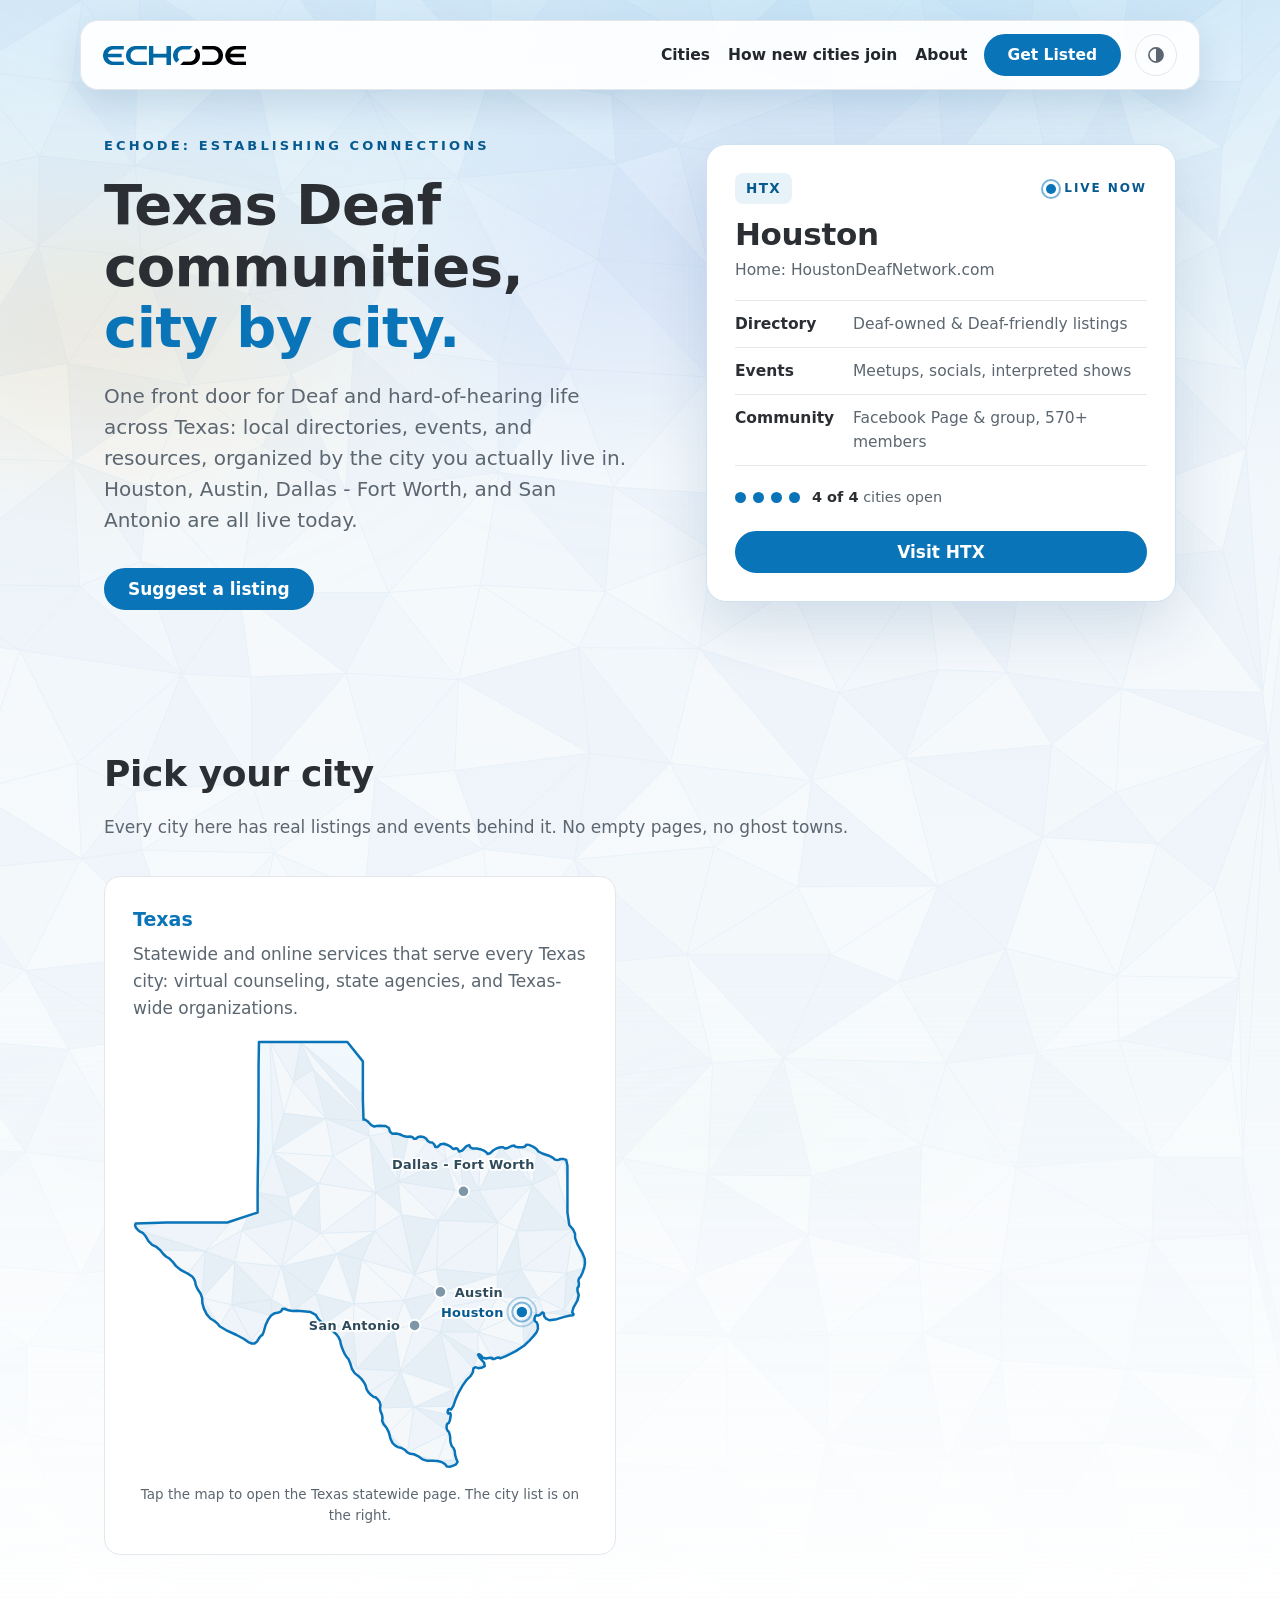
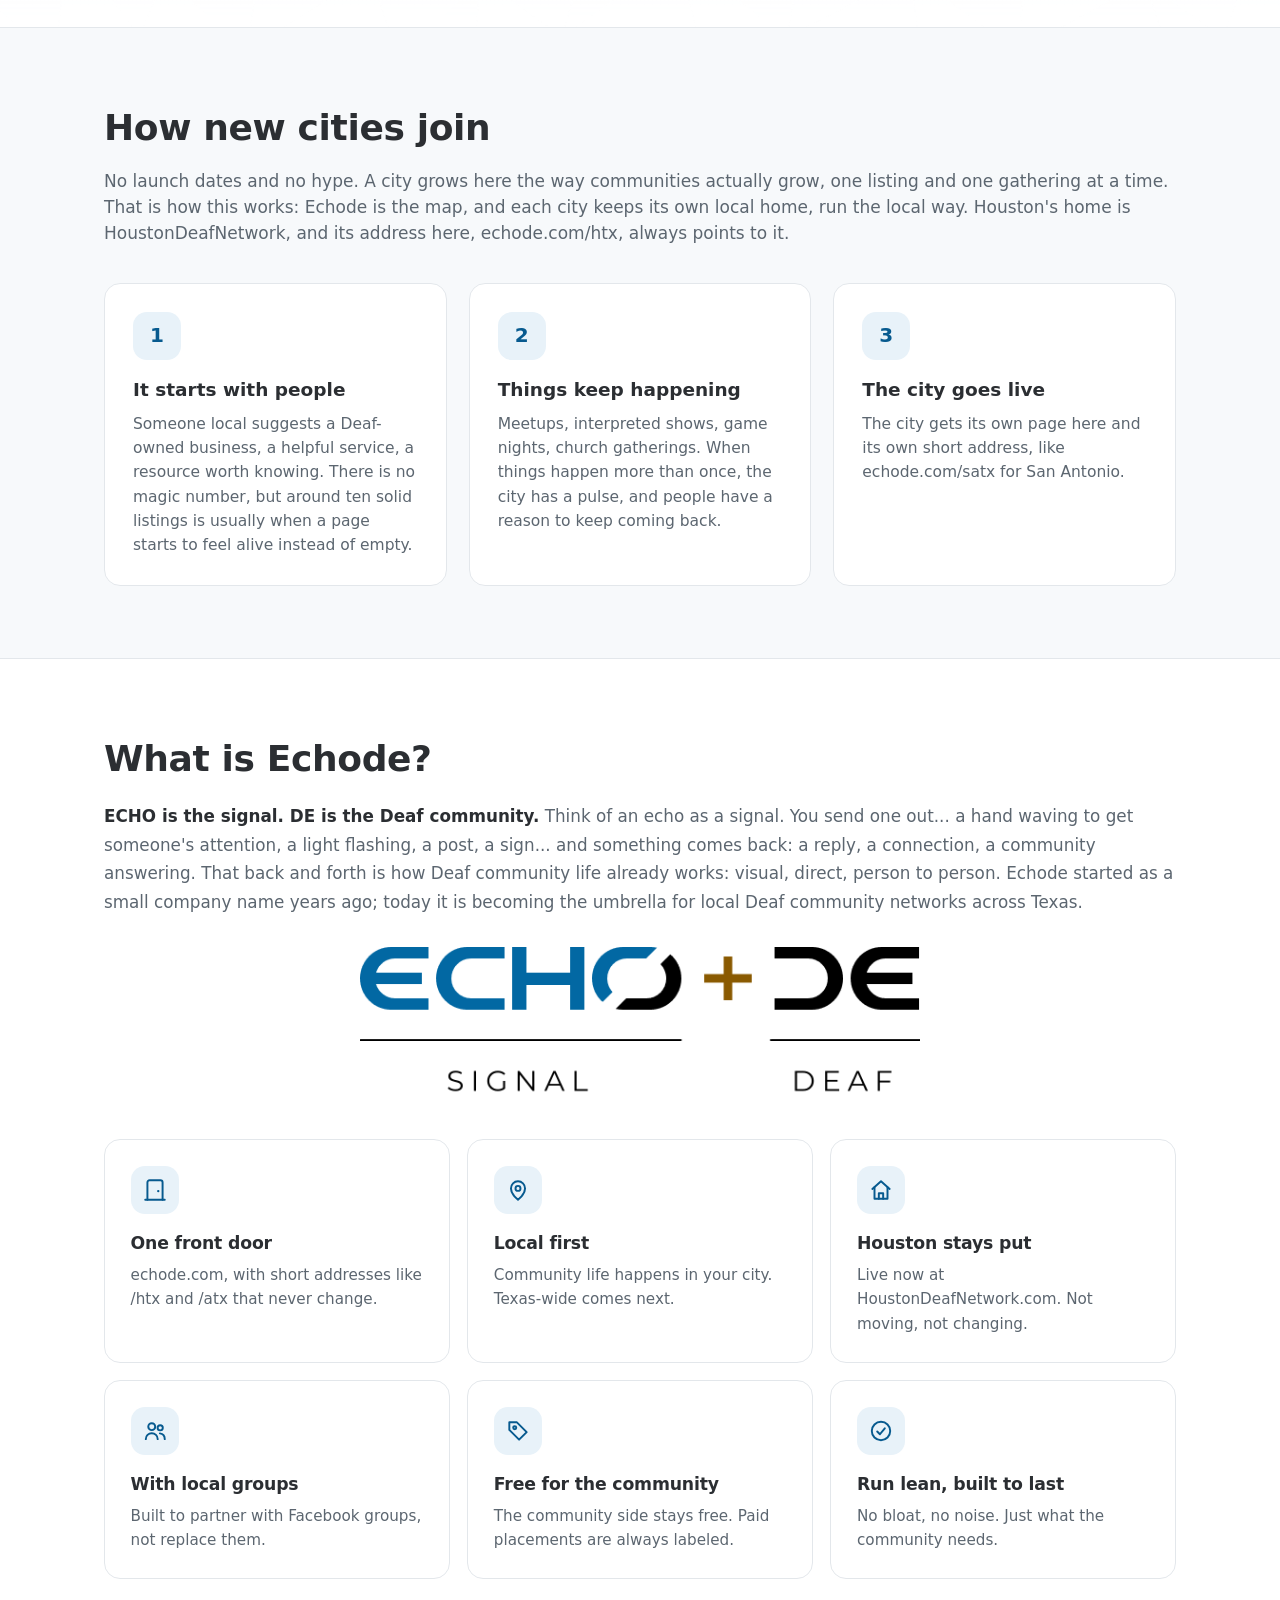
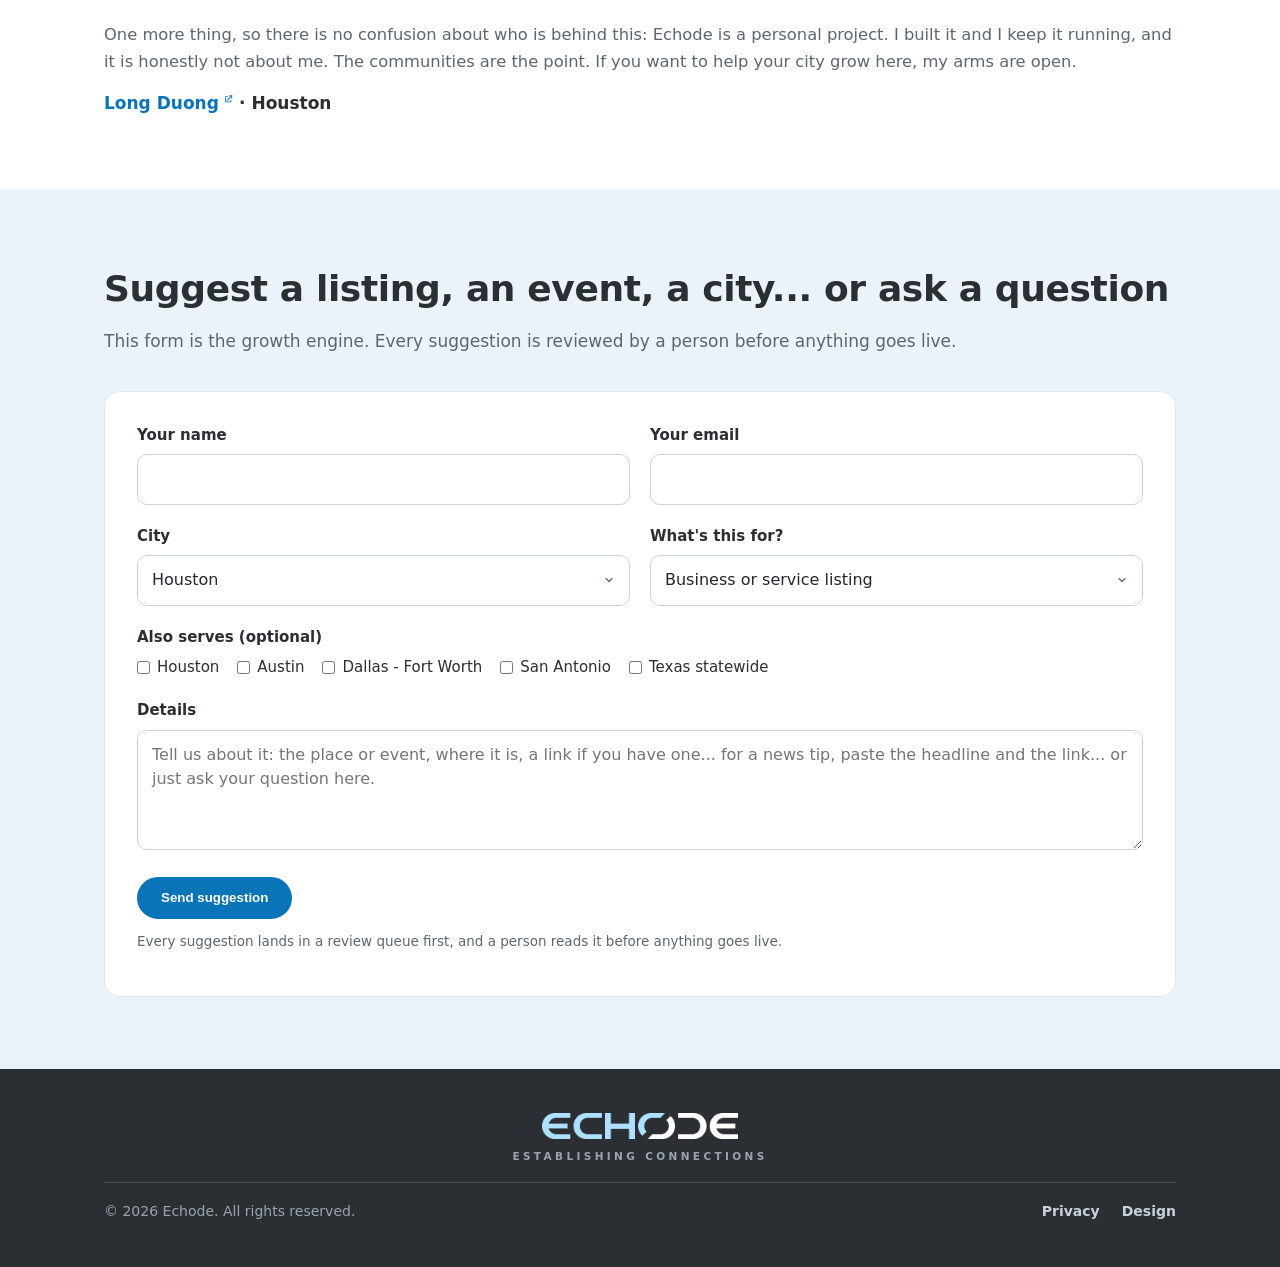
==== index.html @ d6d52d4c "Automate homepage city cards from JS config (fix stale soon/copy); sync now regenerates sitemap.xml" ====
<!DOCTYPE html>
<html lang="en">
<head>
<meta charset="UTF-8">
<meta name="viewport" content="width=device-width, initial-scale=1.0">
<title>Echode - Texas Deaf Communities, City by City</title>
<link rel="icon" type="image/png" href="favicon.png" media="(prefers-color-scheme: light)">
<link rel="icon" type="image/png" href="favicon-dark.png" media="(prefers-color-scheme: dark)">
<link rel="apple-touch-icon" href="apple-touch-icon.png">
<meta name="description" content="Echode is the front door to Texas Deaf communities, city by city. Houston is live today through HoustonDeafNetwork.">
<link rel="canonical" href="https://echode.com/">
<meta property="og:title" content="Echode - Texas Deaf Communities, City by City">
<meta property="og:description" content="Echode is the front door to Texas Deaf communities, city by city. Houston is live today through HoustonDeafNetwork.">
<meta property="og:type" content="website">
<meta property="og:url" content="https://echode.com/">
<meta property="og:image" content="https://echode.com/og-image.png">
<meta property="og:image:width" content="1200">
<meta property="og:image:height" content="630">
<meta property="og:image:alt" content="Echode share card">
<meta name="twitter:card" content="summary_large_image">
<meta name="twitter:title" content="Echode - Texas Deaf Communities, City by City">
<meta name="twitter:description" content="Echode is the front door to Texas Deaf communities, city by city. Houston is live today through HoustonDeafNetwork.">
<meta name="twitter:image" content="https://echode.com/og-image.png">
<link rel="stylesheet" href="shared.css?v=6">
<link rel="stylesheet" href="index.css?v=6">
<!-- Google Analytics -->
<script async src="https://www.googletagmanager.com/gtag/js?id=G-Y56G4N26M4"></script>
<script src="head.js?v=1"></script>


</head>
<body>

<a class="skip" href="#cities">Skip to main content</a>

<div class="bg-aurora" aria-hidden="true"><i class="b1"></i><i class="b2"></i><i class="b3"></i><i class="b4"></i><i class="b5"></i><i class="b6"></i></div>
<div class="bg-mesh" id="bgMesh"><svg viewBox="0 0 1440 1800" preserveAspectRatio="xMidYMin slice" aria-hidden="true" focusable="false"><g opacity="0.47"><polygon points="1500,1840 1405,810 1500,-40" fill="#eef4f9"/><polygon points="-68,637 -63,1021 -72,1372" fill="#e6eff6"/><polygon points="-60,1840 795,1831 1500,1840" fill="#f4f8fb"/><polygon points="-68,637 -30,949 -63,1021" fill="#eef4f9"/><polygon points="-7,862 -30,949 -68,637" fill="#e6eff6"/><polygon points="-60,-40 112,-0 -43,-26" fill="#f4f8fb"/><polygon points="-68,498 -68,637 -72,1372" fill="#eef4f9"/><polygon points="-68,637 109,639 44,709" fill="#e6eff6"/><polygon points="-39,1598 -60,1840 -72,1372" fill="#f4f8fb"/><polygon points="538,1816 795,1831 -60,1840" fill="#eef4f9"/><polygon points="457,1810 538,1816 -60,1840" fill="#e6eff6"/><polygon points="795,1831 1026,1805 1500,1840" fill="#f4f8fb"/><polygon points="1026,1805 1132,1801 1500,1840" fill="#eef4f9"/><polygon points="-27,699 -68,637 44,709" fill="#e6eff6"/><polygon points="-7,862 -27,699 44,709" fill="#f4f8fb"/><polygon points="-27,699 -7,862 -68,637" fill="#eef4f9"/><polygon points="1260,-50 1153,-56 1500,-40" fill="#e6eff6"/><polygon points="1260,-50 1238,86 1153,-56" fill="#f4f8fb"/><polygon points="1238,86 1143,73 1153,-56" fill="#eef4f9"/><polygon points="1143,73 1023,-17 1153,-56" fill="#e6eff6"/><polygon points="1405,810 1399,755 1500,-40" fill="#f4f8fb"/><polygon points="1381,489 1282,386 1380,403" fill="#eef4f9"/><polygon points="1381,489 1399,755 1355,600" fill="#e6eff6"/><polygon points="1381,489 1380,403 1500,-40" fill="#f4f8fb"/><polygon points="1399,755 1381,489 1500,-40" fill="#eef4f9"/><polygon points="584,317 566,395 445,299" fill="#e6eff6"/><polygon points="795,291 694,179 762,159" fill="#f4f8fb"/><polygon points="558,-37 437,-52 783,-59" fill="#eef4f9"/><polygon points="558,-37 556,85 437,-52" fill="#e6eff6"/><polygon points="556,85 423,101 437,-52" fill="#f4f8fb"/><polygon points="112,-0 171,87 101,90" fill="#eef4f9"/><polygon points="-61,295 -68,498 -60,-40" fill="#e6eff6"/><polygon points="-44,1503 -39,1598 -72,1372" fill="#f4f8fb"/><polygon points="-39,1598 -44,1503 51,1564" fill="#eef4f9"/><polygon points="-39,1598 -40,1708 -60,1840" fill="#e6eff6"/><polygon points="292,1798 457,1810 -60,1840" fill="#f4f8fb"/><polygon points="82,1803 292,1798 -60,1840" fill="#eef4f9"/><polygon points="-63,1021 -61,1251 -72,1372" fill="#e6eff6"/><polygon points="-38,1132 -61,1251 -63,1021" fill="#f4f8fb"/><polygon points="187,1479 110,1389 179,1380" fill="#eef4f9"/><polygon points="227,1589 187,1479 281,1576" fill="#e6eff6"/><polygon points="187,1479 227,1589 51,1564" fill="#f4f8fb"/><polygon points="538,1816 635,1784 795,1831" fill="#eef4f9"/><polygon points="546,1722 538,1816 457,1810" fill="#e6eff6"/><polygon points="546,1722 635,1784 538,1816" fill="#f4f8fb"/><polygon points="1383,1345 1390,1503 1278,1352" fill="#eef4f9"/><polygon points="1390,1503 1392,1692 1354,1587" fill="#e6eff6"/><polygon points="1390,1503 1383,1345 1500,1840" fill="#f4f8fb"/><polygon points="1392,1692 1390,1503 1500,1840" fill="#eef4f9"/><polygon points="1119,733 1031,619 1138,607" fill="#e6eff6"/><polygon points="1376,-15 1260,-50 1500,-40" fill="#f4f8fb"/><polygon points="1376,89 1376,-15 1500,-40" fill="#eef4f9"/><polygon points="1260,-50 1376,-15 1238,86" fill="#e6eff6"/><polygon points="1376,-15 1376,89 1238,86" fill="#f4f8fb"/><polygon points="1284,920 1239,864 1405,810" fill="#eef4f9"/><polygon points="1119,733 1245,751 1169,812" fill="#e6eff6"/><polygon points="1245,751 1239,864 1169,812" fill="#f4f8fb"/><polygon points="1245,751 1119,733 1138,607" fill="#eef4f9"/><polygon points="1245,751 1399,755 1405,810" fill="#e6eff6"/><polygon points="1239,864 1245,751 1405,810" fill="#f4f8fb"/><polygon points="1274,529 1161,534 1282,386" fill="#eef4f9"/><polygon points="1381,489 1274,529 1282,386" fill="#e6eff6"/><polygon points="1274,529 1381,489 1355,600" fill="#f4f8fb"/><polygon points="399,535 566,515 446,646" fill="#eef4f9"/><polygon points="566,515 691,531 682,645" fill="#e6eff6"/><polygon points="896,-26 808,62 783,-59" fill="#f4f8fb"/><polygon points="1153,-56 896,-26 783,-59" fill="#eef4f9"/><polygon points="1023,-17 896,-26 1153,-56" fill="#e6eff6"/><polygon points="795,291 934,184 914,276" fill="#f4f8fb"/><polygon points="934,184 795,291 762,159" fill="#eef4f9"/><polygon points="674,283 694,179 795,291" fill="#e6eff6"/><polygon points="689,103 694,179 556,85" fill="#f4f8fb"/><polygon points="689,103 808,62 762,159" fill="#eef4f9"/><polygon points="694,179 689,103 762,159" fill="#e6eff6"/><polygon points="521,194 423,101 556,85" fill="#f4f8fb"/><polygon points="521,194 584,317 445,299" fill="#eef4f9"/><polygon points="694,179 521,194 556,85" fill="#e6eff6"/><polygon points="521,194 674,283 584,317" fill="#f4f8fb"/><polygon points="674,283 521,194 694,179" fill="#eef4f9"/><polygon points="423,101 342,-11 437,-52" fill="#e6eff6"/><polygon points="342,-11 423,101 297,59" fill="#f4f8fb"/><polygon points="175,-16 171,87 112,-0" fill="#eef4f9"/><polygon points="171,87 175,-16 297,59" fill="#e6eff6"/><polygon points="175,-16 342,-11 297,59" fill="#f4f8fb"/><polygon points="342,-11 175,-16 437,-52" fill="#eef4f9"/><polygon points="437,-52 175,-16 -60,-40" fill="#e6eff6"/><polygon points="175,-16 112,-0 -60,-40" fill="#f4f8fb"/><polygon points="-61,295 -31,420 -68,498" fill="#eef4f9"/><polygon points="112,-0 -11,76 -43,-26" fill="#e6eff6"/><polygon points="-11,76 112,-0 101,90" fill="#f4f8fb"/><polygon points="-11,76 -60,-40 -43,-26" fill="#eef4f9"/><polygon points="109,639 220,735 44,709" fill="#e6eff6"/><polygon points="106,832 -7,862 44,709" fill="#f4f8fb"/><polygon points="220,735 106,832 44,709" fill="#eef4f9"/><polygon points="408,374 293,321 445,299" fill="#e6eff6"/><polygon points="566,395 408,374 445,299" fill="#f4f8fb"/><polygon points="408,374 566,395 566,515" fill="#eef4f9"/><polygon points="399,535 408,374 566,515" fill="#e6eff6"/><polygon points="183,533 228,420 309,486" fill="#f4f8fb"/><polygon points="176,280 228,420 96,396" fill="#eef4f9"/><polygon points="228,420 176,280 293,321" fill="#e6eff6"/><polygon points="102,503 -31,420 96,396" fill="#f4f8fb"/><polygon points="-31,420 102,503 -68,498" fill="#eef4f9"/><polygon points="228,420 102,503 96,396" fill="#e6eff6"/><polygon points="102,503 228,420 183,533" fill="#f4f8fb"/><polygon points="-68,498 102,503 -68,637" fill="#eef4f9"/><polygon points="102,503 109,639 -68,637" fill="#e6eff6"/><polygon points="283,646 183,533 309,486" fill="#f4f8fb"/><polygon points="399,535 283,646 309,486" fill="#eef4f9"/><polygon points="220,735 283,646 296,738" fill="#e6eff6"/><polygon points="283,646 399,535 446,646" fill="#f4f8fb"/><polygon points="-40,1708 -43,1793 -60,1840" fill="#eef4f9"/><polygon points="-43,1793 82,1803 -60,1840" fill="#e6eff6"/><polygon points="82,1803 -43,1793 -40,1708" fill="#f4f8fb"/><polygon points="227,1589 98,1679 51,1564" fill="#eef4f9"/><polygon points="98,1679 82,1803 -40,1708" fill="#e6eff6"/><polygon points="98,1679 -39,1598 51,1564" fill="#f4f8fb"/><polygon points="98,1679 -40,1708 -39,1598" fill="#eef4f9"/><polygon points="201,1720 98,1679 227,1589" fill="#e6eff6"/><polygon points="292,1798 426,1715 457,1810" fill="#f4f8fb"/><polygon points="426,1715 546,1722 457,1810" fill="#eef4f9"/><polygon points="546,1722 426,1715 459,1612" fill="#e6eff6"/><polygon points="52,1467 187,1479 51,1564" fill="#f4f8fb"/><polygon points="187,1479 52,1467 110,1389" fill="#eef4f9"/><polygon points="-44,1503 52,1467 51,1564" fill="#e6eff6"/><polygon points="110,1389 52,1467 -72,1372" fill="#f4f8fb"/><polygon points="52,1467 -44,1503 -72,1372" fill="#eef4f9"/><polygon points="187,1479 342,1464 281,1576" fill="#e6eff6"/><polygon points="566,515 546,638 446,646" fill="#f4f8fb"/><polygon points="546,638 566,515 682,645" fill="#eef4f9"/><polygon points="578,1600 546,1722 459,1612" fill="#e6eff6"/><polygon points="530,1462 578,1600 459,1612" fill="#f4f8fb"/><polygon points="546,1722 655,1715 635,1784" fill="#eef4f9"/><polygon points="655,1715 578,1600 682,1594" fill="#e6eff6"/><polygon points="578,1600 655,1715 546,1722" fill="#f4f8fb"/><polygon points="1132,1801 1290,1783 1500,1840" fill="#eef4f9"/><polygon points="1281,1261 1383,1345 1278,1352" fill="#e6eff6"/><polygon points="1377,1262 1364,1156 1373,1066" fill="#f4f8fb"/><polygon points="1377,1262 1373,1066 1405,810" fill="#eef4f9"/><polygon points="1281,1261 1377,1262 1383,1345" fill="#e6eff6"/><polygon points="1377,1262 1281,1261 1364,1156" fill="#f4f8fb"/><polygon points="1377,1262 1405,810 1500,1840" fill="#eef4f9"/><polygon points="1383,1345 1377,1262 1500,1840" fill="#e6eff6"/><polygon points="578,1600 693,1454 682,1594" fill="#f4f8fb"/><polygon points="693,1454 578,1600 530,1462" fill="#eef4f9"/><polygon points="814,1457 693,1454 779,1392" fill="#e6eff6"/><polygon points="814,1457 815,1603 682,1594" fill="#f4f8fb"/><polygon points="693,1454 814,1457 682,1594" fill="#eef4f9"/><polygon points="880,1785 1026,1805 795,1831" fill="#e6eff6"/><polygon points="1026,1805 1015,1716 1132,1801" fill="#f4f8fb"/><polygon points="880,1785 1015,1716 1026,1805" fill="#eef4f9"/><polygon points="924,1570 814,1457 925,1456" fill="#e6eff6"/><polygon points="814,1457 924,1570 815,1603" fill="#f4f8fb"/><polygon points="1015,1716 924,1570 1054,1591" fill="#eef4f9"/><polygon points="1390,1503 1251,1493 1278,1352" fill="#e6eff6"/><polygon points="1251,1493 1390,1503 1354,1587" fill="#f4f8fb"/><polygon points="937,755 885,642 1031,619" fill="#eef4f9"/><polygon points="937,755 907,851 784,707" fill="#e6eff6"/><polygon points="885,642 937,755 784,707" fill="#f4f8fb"/><polygon points="1373,1066 1346,969 1405,810" fill="#eef4f9"/><polygon points="1346,969 1284,920 1405,810" fill="#e6eff6"/><polygon points="1240,1064 1346,969 1373,1066" fill="#f4f8fb"/><polygon points="1346,969 1240,1064 1284,920" fill="#eef4f9"/><polygon points="1376,89 1355,160 1238,86" fill="#e6eff6"/><polygon points="1355,160 1267,188 1238,86" fill="#f4f8fb"/><polygon points="1355,160 1376,89 1500,-40" fill="#eef4f9"/><polygon points="1282,301 1282,386 1124,292" fill="#e6eff6"/><polygon points="1282,386 1282,301 1380,403" fill="#f4f8fb"/><polygon points="1171,211 1143,73 1238,86" fill="#eef4f9"/><polygon points="1267,188 1171,211 1238,86" fill="#e6eff6"/><polygon points="1171,211 1052,186 1143,73" fill="#f4f8fb"/><polygon points="1171,211 1282,301 1124,292" fill="#eef4f9"/><polygon points="1282,301 1171,211 1267,188" fill="#e6eff6"/><polygon points="1053,269 1003,404 914,276" fill="#f4f8fb"/><polygon points="1053,269 1171,211 1124,292" fill="#eef4f9"/><polygon points="1171,211 1053,269 1052,186" fill="#e6eff6"/><polygon points="934,184 1053,269 914,276" fill="#f4f8fb"/><polygon points="1053,269 934,184 1052,186" fill="#eef4f9"/><polygon points="1031,619 1008,524 1138,607" fill="#e6eff6"/><polygon points="1008,524 1161,534 1138,607" fill="#f4f8fb"/><polygon points="1282,386 1115,398 1124,292" fill="#eef4f9"/><polygon points="1161,534 1115,398 1282,386" fill="#e6eff6"/><polygon points="1115,398 1053,269 1124,292" fill="#f4f8fb"/><polygon points="1053,269 1115,398 1003,404" fill="#eef4f9"/><polygon points="1008,524 1115,398 1161,534" fill="#e6eff6"/><polygon points="1115,398 1008,524 1003,404" fill="#f4f8fb"/><polygon points="1008,524 919,421 1003,404" fill="#eef4f9"/><polygon points="919,421 795,291 914,276" fill="#e6eff6"/><polygon points="1003,404 919,421 914,276" fill="#f4f8fb"/><polygon points="801,923 892,967 771,1041" fill="#eef4f9"/><polygon points="892,967 907,851 1045,966" fill="#e6eff6"/><polygon points="892,967 801,923 907,851" fill="#f4f8fb"/><polygon points="1285,607 1274,529 1355,600" fill="#eef4f9"/><polygon points="1399,755 1285,607 1355,600" fill="#e6eff6"/><polygon points="1245,751 1285,607 1399,755" fill="#f4f8fb"/><polygon points="1285,607 1245,751 1138,607" fill="#eef4f9"/><polygon points="1161,534 1285,607 1138,607" fill="#e6eff6"/><polygon points="1274,529 1285,607 1161,534" fill="#f4f8fb"/><polygon points="799,600 885,642 784,707" fill="#eef4f9"/><polygon points="885,642 799,600 807,538" fill="#e6eff6"/><polygon points="682,645 799,600 784,707" fill="#f4f8fb"/><polygon points="691,531 799,600 682,645" fill="#eef4f9"/><polygon points="799,600 691,531 807,538" fill="#e6eff6"/><polygon points="691,531 795,411 807,538" fill="#f4f8fb"/><polygon points="919,421 795,411 795,291" fill="#eef4f9"/><polygon points="795,411 674,283 795,291" fill="#e6eff6"/><polygon points="808,62 930,96 762,159" fill="#f4f8fb"/><polygon points="930,96 934,184 762,159" fill="#eef4f9"/><polygon points="896,-26 930,96 808,62" fill="#e6eff6"/><polygon points="930,96 896,-26 1023,-17" fill="#f4f8fb"/><polygon points="558,-37 647,-34 556,85" fill="#eef4f9"/><polygon points="647,-34 689,103 556,85" fill="#e6eff6"/><polygon points="647,-34 558,-37 783,-59" fill="#f4f8fb"/><polygon points="808,62 647,-34 783,-59" fill="#eef4f9"/><polygon points="689,103 647,-34 808,62" fill="#e6eff6"/><polygon points="465,195 521,194 445,299" fill="#f4f8fb"/><polygon points="521,194 465,195 423,101" fill="#eef4f9"/><polygon points="171,87 170,181 101,90" fill="#e6eff6"/><polygon points="170,181 171,87 297,59" fill="#f4f8fb"/><polygon points="64,268 176,280 96,396" fill="#eef4f9"/><polygon points="-31,420 64,268 96,396" fill="#e6eff6"/><polygon points="64,268 -31,420 -61,295" fill="#f4f8fb"/><polygon points="64,268 170,181 176,280" fill="#eef4f9"/><polygon points="408,374 340,408 293,321" fill="#e6eff6"/><polygon points="228,420 340,408 309,486" fill="#f4f8fb"/><polygon points="340,408 228,420 293,321" fill="#eef4f9"/><polygon points="340,408 399,535 309,486" fill="#e6eff6"/><polygon points="340,408 408,374 399,535" fill="#f4f8fb"/><polygon points="176,612 220,735 109,639" fill="#eef4f9"/><polygon points="176,612 283,646 220,735" fill="#e6eff6"/><polygon points="283,646 176,612 183,533" fill="#f4f8fb"/><polygon points="102,503 176,612 109,639" fill="#eef4f9"/><polygon points="176,612 102,503 183,533" fill="#e6eff6"/><polygon points="98,1679 174,1785 82,1803" fill="#f4f8fb"/><polygon points="201,1720 174,1785 98,1679" fill="#eef4f9"/><polygon points="174,1785 292,1798 82,1803" fill="#e6eff6"/><polygon points="174,1785 201,1720 292,1798" fill="#f4f8fb"/><polygon points="310,1672 426,1715 292,1798" fill="#eef4f9"/><polygon points="201,1720 310,1672 292,1798" fill="#e6eff6"/><polygon points="459,1612 310,1672 281,1576" fill="#f4f8fb"/><polygon points="426,1715 310,1672 459,1612" fill="#eef4f9"/><polygon points="310,1672 227,1589 281,1576" fill="#e6eff6"/><polygon points="310,1672 201,1720 227,1589" fill="#f4f8fb"/><polygon points="50,1256 110,1389 -72,1372" fill="#eef4f9"/><polygon points="-61,1251 50,1256 -72,1372" fill="#e6eff6"/><polygon points="50,1256 -61,1251 -38,1132" fill="#f4f8fb"/><polygon points="49,1058 -38,1132 -63,1021" fill="#eef4f9"/><polygon points="-30,949 49,1058 -63,1021" fill="#e6eff6"/><polygon points="655,1178 558,1183 563,1050" fill="#f4f8fb"/><polygon points="533,1237 655,1178 701,1263" fill="#eef4f9"/><polygon points="655,1178 533,1237 558,1183" fill="#e6eff6"/><polygon points="653,706 546,638 682,645" fill="#f4f8fb"/><polygon points="653,706 682,645 784,707" fill="#eef4f9"/><polygon points="399,734 283,646 446,646" fill="#e6eff6"/><polygon points="283,646 399,734 296,738" fill="#f4f8fb"/><polygon points="815,1603 761,1695 682,1594" fill="#eef4f9"/><polygon points="761,1695 655,1715 682,1594" fill="#e6eff6"/><polygon points="761,1695 880,1785 795,1831" fill="#f4f8fb"/><polygon points="635,1784 761,1695 795,1831" fill="#eef4f9"/><polygon points="655,1715 761,1695 635,1784" fill="#e6eff6"/><polygon points="1355,1786 1392,1692 1500,1840" fill="#f4f8fb"/><polygon points="1290,1783 1355,1786 1500,1840" fill="#eef4f9"/><polygon points="1364,1156 1242,1134 1373,1066" fill="#e6eff6"/><polygon points="1242,1134 1240,1064 1373,1066" fill="#f4f8fb"/><polygon points="1281,1261 1242,1134 1364,1156" fill="#eef4f9"/><polygon points="1159,913 1239,864 1284,920" fill="#e6eff6"/><polygon points="1240,1064 1159,913 1284,920" fill="#f4f8fb"/><polygon points="1239,864 1159,913 1169,812" fill="#eef4f9"/><polygon points="639,1346 533,1237 701,1263" fill="#e6eff6"/><polygon points="779,1392 639,1346 701,1263" fill="#f4f8fb"/><polygon points="693,1454 639,1346 779,1392" fill="#eef4f9"/><polygon points="1015,1716 1142,1694 1132,1801" fill="#e6eff6"/><polygon points="1142,1694 1015,1716 1054,1591" fill="#f4f8fb"/><polygon points="893,1715 1015,1716 880,1785" fill="#eef4f9"/><polygon points="893,1715 924,1570 1015,1716" fill="#e6eff6"/><polygon points="924,1570 893,1715 815,1603" fill="#f4f8fb"/><polygon points="893,1715 761,1695 815,1603" fill="#eef4f9"/><polygon points="761,1695 893,1715 880,1785" fill="#e6eff6"/><polygon points="1119,733 1045,730 1031,619" fill="#f4f8fb"/><polygon points="1045,730 937,755 1031,619" fill="#eef4f9"/><polygon points="1355,160 1349,266 1267,188" fill="#e6eff6"/><polygon points="1349,266 1282,301 1267,188" fill="#f4f8fb"/><polygon points="1282,301 1349,266 1380,403" fill="#eef4f9"/><polygon points="1380,403 1349,266 1500,-40" fill="#e6eff6"/><polygon points="1349,266 1355,160 1500,-40" fill="#f4f8fb"/><polygon points="914,523 885,642 807,538" fill="#eef4f9"/><polygon points="914,523 919,421 1008,524" fill="#e6eff6"/><polygon points="885,642 914,523 1031,619" fill="#f4f8fb"/><polygon points="914,523 1008,524 1031,619" fill="#eef4f9"/><polygon points="795,411 914,523 807,538" fill="#e6eff6"/><polygon points="914,523 795,411 919,421" fill="#f4f8fb"/><polygon points="753,832 653,706 784,707" fill="#eef4f9"/><polygon points="653,706 753,832 665,821" fill="#e6eff6"/><polygon points="907,851 753,832 784,707" fill="#f4f8fb"/><polygon points="801,923 753,832 907,851" fill="#eef4f9"/><polygon points="814,1457 903,1346 925,1456" fill="#e6eff6"/><polygon points="903,1346 814,1457 779,1392" fill="#f4f8fb"/><polygon points="794,1281 779,1392 701,1263" fill="#eef4f9"/><polygon points="794,1281 903,1346 779,1392" fill="#e6eff6"/><polygon points="903,1346 794,1281 907,1282" fill="#f4f8fb"/><polygon points="643,402 795,411 691,531" fill="#eef4f9"/><polygon points="566,395 643,402 566,515" fill="#e6eff6"/><polygon points="643,402 691,531 566,515" fill="#f4f8fb"/><polygon points="795,411 643,402 674,283" fill="#eef4f9"/><polygon points="643,402 566,395 584,317" fill="#e6eff6"/><polygon points="674,283 643,402 584,317" fill="#f4f8fb"/><polygon points="934,184 1045,89 1052,186" fill="#eef4f9"/><polygon points="930,96 1045,89 934,184" fill="#e6eff6"/><polygon points="1045,89 930,96 1023,-17" fill="#f4f8fb"/><polygon points="1143,73 1045,89 1023,-17" fill="#eef4f9"/><polygon points="1052,186 1045,89 1143,73" fill="#e6eff6"/><polygon points="176,280 330,212 293,321" fill="#f4f8fb"/><polygon points="170,181 330,212 176,280" fill="#eef4f9"/><polygon points="330,212 170,181 297,59" fill="#e6eff6"/><polygon points="423,101 330,212 297,59" fill="#f4f8fb"/><polygon points="465,195 330,212 423,101" fill="#eef4f9"/><polygon points="293,321 330,212 445,299" fill="#e6eff6"/><polygon points="330,212 465,195 445,299" fill="#f4f8fb"/><polygon points="170,181 65,170 101,90" fill="#eef4f9"/><polygon points="64,268 65,170 170,181" fill="#e6eff6"/><polygon points="65,170 -11,76 101,90" fill="#f4f8fb"/><polygon points="168,1271 318,1287 179,1380" fill="#eef4f9"/><polygon points="110,1389 168,1271 179,1380" fill="#e6eff6"/><polygon points="50,1256 168,1271 110,1389" fill="#f4f8fb"/><polygon points="169,863 106,832 220,735" fill="#eef4f9"/><polygon points="558,1183 448,1182 563,1050" fill="#e6eff6"/><polygon points="448,1182 403,1053 563,1050" fill="#f4f8fb"/><polygon points="448,1182 533,1237 448,1278" fill="#eef4f9"/><polygon points="533,1237 448,1182 558,1183" fill="#e6eff6"/><polygon points="318,1287 448,1182 448,1278" fill="#f4f8fb"/><polygon points="285,1142 168,1271 182,1132" fill="#eef4f9"/><polygon points="168,1271 285,1142 318,1287" fill="#e6eff6"/><polygon points="285,1142 448,1182 318,1287" fill="#f4f8fb"/><polygon points="448,1182 285,1142 403,1053" fill="#eef4f9"/><polygon points="97,1144 49,1058 182,1132" fill="#e6eff6"/><polygon points="168,1271 97,1144 182,1132" fill="#f4f8fb"/><polygon points="97,1144 168,1271 50,1256" fill="#eef4f9"/><polygon points="97,1144 50,1256 -38,1132" fill="#e6eff6"/><polygon points="49,1058 97,1144 -38,1132" fill="#f4f8fb"/><polygon points="111,936 49,1058 -30,949" fill="#eef4f9"/><polygon points="-7,862 111,936 -30,949" fill="#e6eff6"/><polygon points="106,832 111,936 -7,862" fill="#f4f8fb"/><polygon points="169,863 111,936 106,832" fill="#eef4f9"/><polygon points="111,936 169,863 177,927" fill="#e6eff6"/><polygon points="677,1050 655,1178 563,1050" fill="#f4f8fb"/><polygon points="422,1493 452,1399 530,1462" fill="#eef4f9"/><polygon points="452,1399 422,1493 342,1464" fill="#e6eff6"/><polygon points="422,1493 530,1462 459,1612" fill="#f4f8fb"/><polygon points="422,1493 459,1612 281,1576" fill="#eef4f9"/><polygon points="342,1464 422,1493 281,1576" fill="#e6eff6"/><polygon points="322,1361 452,1399 342,1464" fill="#f4f8fb"/><polygon points="318,1287 322,1361 179,1380" fill="#eef4f9"/><polygon points="322,1361 318,1287 448,1278" fill="#e6eff6"/><polygon points="452,1399 322,1361 448,1278" fill="#f4f8fb"/><polygon points="322,1361 187,1479 179,1380" fill="#eef4f9"/><polygon points="322,1361 342,1464 187,1479" fill="#e6eff6"/><polygon points="653,706 522,741 546,638" fill="#f4f8fb"/><polygon points="399,734 522,741 431,848" fill="#eef4f9"/><polygon points="522,741 653,706 665,821" fill="#e6eff6"/><polygon points="546,638 522,741 446,646" fill="#f4f8fb"/><polygon points="522,741 399,734 446,646" fill="#eef4f9"/><polygon points="549,926 420,972 431,848" fill="#e6eff6"/><polygon points="420,972 321,930 431,848" fill="#f4f8fb"/><polygon points="321,930 420,972 403,1053" fill="#eef4f9"/><polygon points="403,1053 420,972 563,1050" fill="#e6eff6"/><polygon points="420,972 549,926 563,1050" fill="#f4f8fb"/><polygon points="1130,1273 1281,1261 1278,1352" fill="#eef4f9"/><polygon points="1159,913 1119,1034 1045,966" fill="#e6eff6"/><polygon points="1119,1034 1159,913 1240,1064" fill="#f4f8fb"/><polygon points="536,1385 693,1454 530,1462" fill="#eef4f9"/><polygon points="536,1385 639,1346 693,1454" fill="#e6eff6"/><polygon points="452,1399 536,1385 530,1462" fill="#f4f8fb"/><polygon points="639,1346 536,1385 533,1237" fill="#eef4f9"/><polygon points="533,1237 536,1385 448,1278" fill="#e6eff6"/><polygon points="536,1385 452,1399 448,1278" fill="#f4f8fb"/><polygon points="1392,1692 1270,1723 1354,1587" fill="#eef4f9"/><polygon points="1270,1723 1290,1783 1132,1801" fill="#e6eff6"/><polygon points="1142,1694 1270,1723 1132,1801" fill="#f4f8fb"/><polygon points="1355,1786 1270,1723 1392,1692" fill="#eef4f9"/><polygon points="1270,1723 1355,1786 1290,1783" fill="#e6eff6"/><polygon points="1029,1454 1114,1483 1054,1591" fill="#f4f8fb"/><polygon points="1029,1454 924,1570 925,1456" fill="#eef4f9"/><polygon points="924,1570 1029,1454 1054,1591" fill="#e6eff6"/><polygon points="1225,1572 1114,1483 1251,1493" fill="#f4f8fb"/><polygon points="1225,1572 1270,1723 1142,1694" fill="#eef4f9"/><polygon points="1225,1572 1251,1493 1354,1587" fill="#e6eff6"/><polygon points="1270,1723 1225,1572 1354,1587" fill="#f4f8fb"/><polygon points="937,755 1009,827 907,851" fill="#eef4f9"/><polygon points="1045,730 1009,827 937,755" fill="#e6eff6"/><polygon points="907,851 1009,827 1045,966" fill="#f4f8fb"/><polygon points="1009,827 1159,913 1045,966" fill="#eef4f9"/><polygon points="1159,913 1009,827 1169,812" fill="#e6eff6"/><polygon points="1009,827 1119,733 1169,812" fill="#f4f8fb"/><polygon points="1009,827 1045,730 1119,733" fill="#eef4f9"/><polygon points="794,1281 876,1154 907,1282" fill="#e6eff6"/><polygon points="65,170 -39,191 -11,76" fill="#f4f8fb"/><polygon points="-39,191 -61,295 -60,-40" fill="#eef4f9"/><polygon points="-11,76 -39,191 -60,-40" fill="#e6eff6"/><polygon points="-39,191 64,268 -61,295" fill="#f4f8fb"/><polygon points="-39,191 65,170 64,268" fill="#eef4f9"/><polygon points="285,1142 292,1063 403,1053" fill="#e6eff6"/><polygon points="292,1063 321,930 403,1053" fill="#f4f8fb"/><polygon points="321,930 297,853 431,848" fill="#eef4f9"/><polygon points="399,734 297,853 296,738" fill="#e6eff6"/><polygon points="297,853 399,734 431,848" fill="#f4f8fb"/><polygon points="297,853 220,735 296,738" fill="#eef4f9"/><polygon points="297,853 169,863 220,735" fill="#e6eff6"/><polygon points="169,863 297,853 177,927" fill="#f4f8fb"/><polygon points="297,853 321,930 177,927" fill="#eef4f9"/><polygon points="649,937 549,926 665,821" fill="#e6eff6"/><polygon points="549,926 649,937 563,1050" fill="#f4f8fb"/><polygon points="649,937 677,1050 563,1050" fill="#eef4f9"/><polygon points="753,832 649,937 665,821" fill="#e6eff6"/><polygon points="649,937 753,832 801,923" fill="#f4f8fb"/><polygon points="649,937 801,923 771,1041" fill="#eef4f9"/><polygon points="677,1050 649,937 771,1041" fill="#e6eff6"/><polygon points="518,840 549,926 431,848" fill="#f4f8fb"/><polygon points="522,741 518,840 431,848" fill="#eef4f9"/><polygon points="549,926 518,840 665,821" fill="#e6eff6"/><polygon points="518,840 522,741 665,821" fill="#f4f8fb"/><polygon points="1153,1147 1242,1134 1281,1261" fill="#eef4f9"/><polygon points="1130,1273 1153,1147 1281,1261" fill="#e6eff6"/><polygon points="1242,1134 1153,1147 1240,1064" fill="#f4f8fb"/><polygon points="1153,1147 1119,1034 1240,1064" fill="#eef4f9"/><polygon points="1024,1374 903,1346 907,1282" fill="#e6eff6"/><polygon points="903,1346 1024,1374 925,1456" fill="#f4f8fb"/><polygon points="1024,1374 1029,1454 925,1456" fill="#eef4f9"/><polygon points="1114,1483 1123,1572 1054,1591" fill="#e6eff6"/><polygon points="1225,1572 1123,1572 1114,1483" fill="#f4f8fb"/><polygon points="1123,1572 1142,1694 1054,1591" fill="#eef4f9"/><polygon points="1123,1572 1225,1572 1142,1694" fill="#e6eff6"/><polygon points="799,1159 794,1281 701,1263" fill="#f4f8fb"/><polygon points="799,1159 876,1154 794,1281" fill="#eef4f9"/><polygon points="655,1178 799,1159 701,1263" fill="#e6eff6"/><polygon points="876,1154 799,1159 771,1041" fill="#f4f8fb"/><polygon points="799,1159 677,1050 771,1041" fill="#eef4f9"/><polygon points="677,1050 799,1159 655,1178" fill="#e6eff6"/><polygon points="928,1041 892,967 1045,966" fill="#f4f8fb"/><polygon points="892,967 928,1041 771,1041" fill="#eef4f9"/><polygon points="928,1041 876,1154 771,1041" fill="#e6eff6"/><polygon points="321,930 215,1040 177,927" fill="#f4f8fb"/><polygon points="292,1063 215,1040 321,930" fill="#eef4f9"/><polygon points="215,1040 111,936 177,927" fill="#e6eff6"/><polygon points="215,1040 285,1142 182,1132" fill="#f4f8fb"/><polygon points="215,1040 292,1063 285,1142" fill="#eef4f9"/><polygon points="49,1058 215,1040 182,1132" fill="#e6eff6"/><polygon points="111,936 215,1040 49,1058" fill="#f4f8fb"/><polygon points="1054,1159 1153,1147 1130,1273" fill="#eef4f9"/><polygon points="1153,1147 1054,1159 1119,1034" fill="#e6eff6"/><polygon points="1113,1388 1024,1374 1130,1273" fill="#f4f8fb"/><polygon points="1113,1388 1130,1273 1278,1352" fill="#eef4f9"/><polygon points="1029,1454 1113,1388 1114,1483" fill="#e6eff6"/><polygon points="1024,1374 1113,1388 1029,1454" fill="#f4f8fb"/><polygon points="1251,1493 1113,1388 1278,1352" fill="#eef4f9"/><polygon points="1114,1483 1113,1388 1251,1493" fill="#e6eff6"/><polygon points="1024,1374 1027,1248 1130,1273" fill="#f4f8fb"/><polygon points="1027,1248 1054,1159 1130,1273" fill="#eef4f9"/><polygon points="1027,1248 1024,1374 907,1282" fill="#e6eff6"/><polygon points="876,1154 1027,1248 907,1282" fill="#f4f8fb"/><polygon points="1054,1159 1027,1248 876,1154" fill="#eef4f9"/><polygon points="928,1041 1002,1071 876,1154" fill="#e6eff6"/><polygon points="1002,1071 1054,1159 876,1154" fill="#f4f8fb"/><polygon points="1054,1159 1002,1071 1119,1034" fill="#eef4f9"/><polygon points="1119,1034 1002,1071 1045,966" fill="#e6eff6"/><polygon points="1002,1071 928,1041 1045,966" fill="#f4f8fb"/></g><g stroke="#c9ddef" stroke-width="1" opacity="0.26"><line x1="795" y1="1831" x2="1026" y2="1805"/><line x1="322" y1="1361" x2="342" y2="1464"/><line x1="549" y1="926" x2="563" y2="1050"/><line x1="1383" y1="1345" x2="1500" y2="1840"/><line x1="924" y1="1570" x2="893" y2="1715"/><line x1="-7" y1="862" x2="-30" y2="949"/><line x1="1169" y1="812" x2="1245" y2="751"/><line x1="228" y1="420" x2="183" y2="533"/><line x1="924" y1="1570" x2="1015" y2="1716"/><line x1="1153" y1="1147" x2="1281" y2="1261"/><line x1="563" y1="1050" x2="558" y2="1183"/><line x1="228" y1="420" x2="309" y2="486"/><line x1="799" y1="600" x2="784" y2="707"/><line x1="795" y1="291" x2="934" y2="184"/><line x1="1130" y1="1273" x2="1113" y2="1388"/><line x1="183" y1="533" x2="176" y2="612"/><line x1="423" y1="101" x2="465" y2="195"/><line x1="1130" y1="1273" x2="1278" y2="1352"/><line x1="784" y1="707" x2="753" y2="832"/><line x1="44" y1="709" x2="220" y2="735"/><line x1="423" y1="101" x2="521" y2="194"/><line x1="-44" y1="1503" x2="-39" y2="1598"/><line x1="-72" y1="1372" x2="-60" y2="1840"/><line x1="82" y1="1803" x2="-60" y2="1840"/><line x1="-11" y1="76" x2="-60" y2="-40"/><line x1="784" y1="707" x2="907" y2="851"/><line x1="220" y1="735" x2="283" y2="646"/><line x1="1346" y1="969" x2="1373" y2="1066"/><line x1="1053" y1="269" x2="1115" y2="398"/><line x1="465" y1="195" x2="445" y2="299"/><line x1="-44" y1="1503" x2="51" y2="1564"/><line x1="546" y1="1722" x2="538" y2="1816"/><line x1="1003" y1="404" x2="1008" y2="524"/><line x1="546" y1="1722" x2="635" y2="1784"/><line x1="-39" y1="1598" x2="-40" y2="1708"/><line x1="1373" y1="1066" x2="1364" y2="1156"/><line x1="182" y1="1132" x2="168" y2="1271"/><line x1="771" y1="1041" x2="892" y2="967"/><line x1="1260" y1="-50" x2="1500" y2="-40"/><line x1="1238" y1="86" x2="1267" y2="188"/><line x1="168" y1="1271" x2="179" y2="1380"/><line x1="431" y1="848" x2="420" y2="972"/><line x1="1238" y1="86" x2="1355" y2="160"/><line x1="814" y1="1457" x2="815" y2="1603"/><line x1="431" y1="848" x2="549" y2="926"/><line x1="521" y1="194" x2="694" y2="179"/><line x1="814" y1="1457" x2="924" y2="1570"/><line x1="1392" y1="1692" x2="1355" y2="1786"/><line x1="420" y1="972" x2="403" y2="1053"/><line x1="1115" y1="398" x2="1282" y2="386"/><line x1="420" y1="972" x2="563" y2="1050"/><line x1="1054" y1="1159" x2="1027" y2="1248"/><line x1="96" y1="396" x2="102" y2="503"/><line x1="635" y1="1784" x2="795" y2="1831"/><line x1="1054" y1="1159" x2="1130" y2="1273"/><line x1="448" y1="1278" x2="533" y2="1237"/><line x1="682" y1="645" x2="653" y2="706"/><line x1="1376" y1="89" x2="1500" y2="-40"/><line x1="318" y1="1287" x2="448" y2="1278"/><line x1="1029" y1="1454" x2="1114" y2="1483"/><line x1="1239" y1="864" x2="1284" y2="920"/><line x1="682" y1="645" x2="784" y2="707"/><line x1="297" y1="59" x2="330" y2="212"/><line x1="925" y1="1456" x2="1029" y2="1454"/><line x1="649" y1="937" x2="801" y2="923"/><line x1="914" y1="276" x2="919" y2="421"/><line x1="1284" y1="920" x2="1240" y2="1064"/><line x1="1242" y1="1134" x2="1364" y2="1156"/><line x1="549" y1="926" x2="649" y2="937"/><line x1="914" y1="276" x2="1003" y2="404"/><line x1="340" y1="408" x2="408" y2="374"/><line x1="1153" y1="1147" x2="1242" y2="1134"/><line x1="885" y1="642" x2="1031" y2="619"/><line x1="228" y1="420" x2="340" y2="408"/><line x1="558" y1="-37" x2="783" y2="-59"/><line x1="799" y1="600" x2="885" y2="642"/><line x1="1392" y1="1692" x2="1500" y2="1840"/><line x1="556" y1="85" x2="689" y2="103"/><line x1="-61" y1="295" x2="-68" y2="498"/><line x1="423" y1="101" x2="556" y2="85"/><line x1="1124" y1="292" x2="1282" y2="301"/><line x1="1143" y1="73" x2="1171" y2="211"/><line x1="52" y1="1467" x2="187" y2="1479"/><line x1="1053" y1="269" x2="1124" y2="292"/><line x1="-44" y1="1503" x2="52" y2="1467"/><line x1="655" y1="1715" x2="761" y2="1695"/><line x1="1270" y1="1723" x2="1290" y2="1783"/><line x1="546" y1="1722" x2="655" y2="1715"/><line x1="285" y1="1142" x2="448" y2="1182"/><line x1="1260" y1="-50" x2="1376" y2="-15"/><line x1="182" y1="1132" x2="285" y2="1142"/><line x1="903" y1="1346" x2="1024" y2="1374"/><line x1="-68" y1="637" x2="109" y2="639"/><line x1="64" y1="268" x2="96" y2="396"/><line x1="779" y1="1392" x2="903" y2="1346"/><line x1="187" y1="1479" x2="322" y2="1361"/><line x1="518" y1="840" x2="665" y2="821"/><line x1="691" y1="531" x2="682" y2="645"/><line x1="-63" y1="1021" x2="-61" y2="1251"/><line x1="1119" y1="1034" x2="1240" y2="1064"/><line x1="437" y1="-52" x2="-60" y2="-40"/><line x1="1381" y1="489" x2="1399" y2="755"/><line x1="1245" y1="751" x2="1239" y2="864"/><line x1="176" y1="280" x2="293" y2="321"/><line x1="691" y1="531" x2="799" y2="600"/><line x1="431" y1="848" x2="518" y2="840"/><line x1="342" y1="-11" x2="297" y2="59"/><line x1="1405" y1="810" x2="1377" y2="1262"/><line x1="1002" y1="1071" x2="1119" y2="1034"/><line x1="448" y1="1182" x2="563" y2="1050"/><line x1="1245" y1="751" x2="1405" y2="810"/><line x1="807" y1="538" x2="914" y2="523"/><line x1="1405" y1="810" x2="1500" y2="1840"/><line x1="934" y1="184" x2="914" y2="276"/><line x1="342" y1="-11" x2="423" y2="101"/><line x1="-72" y1="1372" x2="52" y2="1467"/><line x1="1024" y1="1374" x2="1130" y2="1273"/><line x1="934" y1="184" x2="1053" y2="269"/><line x1="437" y1="-52" x2="558" y2="-37"/><line x1="459" y1="1612" x2="426" y2="1715"/><line x1="1052" y1="186" x2="1171" y2="211"/><line x1="459" y1="1612" x2="546" y2="1722"/><line x1="1029" y1="1454" x2="1113" y2="1388"/><line x1="49" y1="1058" x2="97" y2="1144"/><line x1="437" y1="-52" x2="783" y2="-59"/><line x1="426" y1="1715" x2="457" y2="1810"/><line x1="701" y1="1263" x2="639" y2="1346"/><line x1="-68" y1="637" x2="-63" y2="1021"/><line x1="49" y1="1058" x2="182" y2="1132"/><line x1="649" y1="937" x2="753" y2="832"/><line x1="1153" y1="-56" x2="1143" y2="73"/><line x1="701" y1="1263" x2="779" y2="1392"/><line x1="97" y1="1144" x2="50" y2="1256"/><line x1="1242" y1="1134" x2="1373" y2="1066"/><line x1="296" y1="738" x2="297" y2="853"/><line x1="1380" y1="403" x2="1500" y2="-40"/><line x1="639" y1="1346" x2="693" y2="1454"/><line x1="892" y1="967" x2="928" y2="1041"/><line x1="-39" y1="191" x2="-61" y2="295"/><line x1="1225" y1="1572" x2="1270" y2="1723"/><line x1="110" y1="1389" x2="168" y2="1271"/><line x1="297" y1="853" x2="321" y2="930"/><line x1="566" y1="395" x2="566" y2="515"/><line x1="-39" y1="191" x2="64" y2="268"/><line x1="556" y1="85" x2="647" y2="-34"/><line x1="682" y1="1594" x2="814" y2="1457"/><line x1="928" y1="1041" x2="876" y2="1154"/><line x1="-61" y1="295" x2="-31" y2="420"/><line x1="566" y1="515" x2="546" y2="638"/><line x1="808" y1="62" x2="762" y2="159"/><line x1="1119" y1="733" x2="1169" y2="812"/><line x1="1500" y1="-40" x2="1500" y2="1840"/><line x1="175" y1="-16" x2="171" y2="87"/><line x1="342" y1="1464" x2="281" y2="1576"/><line x1="285" y1="1142" x2="403" y2="1053"/><line x1="762" y1="159" x2="795" y2="291"/><line x1="893" y1="1715" x2="880" y2="1785"/><line x1="-68" y1="637" x2="102" y2="503"/><line x1="1380" y1="403" x2="1381" y2="489"/><line x1="281" y1="1576" x2="310" y2="1672"/><line x1="558" y1="1183" x2="533" y2="1237"/><line x1="1132" y1="1801" x2="1500" y2="1840"/><line x1="-63" y1="1021" x2="-38" y2="1132"/><line x1="176" y1="280" x2="330" y2="212"/><line x1="533" y1="1237" x2="536" y2="1385"/><line x1="1245" y1="751" x2="1399" y2="755"/><line x1="1251" y1="1493" x2="1354" y2="1587"/><line x1="1114" y1="1483" x2="1123" y2="1572"/><line x1="-72" y1="1372" x2="110" y2="1389"/><line x1="220" y1="735" x2="169" y2="863"/><line x1="1114" y1="1483" x2="1225" y2="1572"/><line x1="578" y1="1600" x2="682" y2="1594"/><line x1="801" y1="923" x2="771" y2="1041"/><line x1="1052" y1="186" x2="1143" y2="73"/><line x1="1364" y1="1156" x2="1377" y2="1262"/><line x1="112" y1="-0" x2="-60" y2="-40"/><line x1="215" y1="1040" x2="292" y2="1063"/><line x1="408" y1="374" x2="399" y2="535"/><line x1="1026" y1="1805" x2="1132" y2="1801"/><line x1="794" y1="1281" x2="907" y2="1282"/><line x1="-68" y1="637" x2="-30" y2="949"/><line x1="1138" y1="607" x2="1245" y2="751"/><line x1="1031" y1="619" x2="1045" y2="730"/><line x1="1132" y1="1801" x2="1270" y2="1723"/><line x1="1031" y1="619" x2="1119" y2="733"/><line x1="399" y1="734" x2="522" y2="741"/><line x1="1045" y1="966" x2="1159" y2="913"/><line x1="65" y1="170" x2="170" y2="181"/><line x1="892" y1="967" x2="1045" y2="966"/><line x1="643" y1="402" x2="795" y2="411"/><line x1="1285" y1="607" x2="1355" y2="600"/><line x1="1399" y1="755" x2="1500" y2="-40"/><line x1="896" y1="-26" x2="1153" y2="-56"/><line x1="174" y1="1785" x2="292" y2="1798"/><line x1="930" y1="96" x2="1045" y2="89"/><line x1="1113" y1="1388" x2="1251" y2="1493"/><line x1="-30" y1="949" x2="-63" y2="1021"/><line x1="808" y1="62" x2="930" y2="96"/><line x1="170" y1="181" x2="297" y2="59"/><line x1="422" y1="1493" x2="530" y2="1462"/><line x1="-30" y1="949" x2="49" y2="1058"/><line x1="1015" y1="1716" x2="1142" y2="1694"/><line x1="-68" y1="637" x2="-72" y2="1372"/><line x1="111" y1="936" x2="177" y2="927"/><line x1="176" y1="612" x2="220" y2="735"/><line x1="893" y1="1715" x2="1015" y2="1716"/><line x1="292" y1="1798" x2="426" y2="1715"/><line x1="655" y1="1178" x2="799" y2="1159"/><line x1="753" y1="832" x2="801" y2="923"/><line x1="1278" y1="1352" x2="1383" y2="1345"/><line x1="558" y1="1183" x2="655" y2="1178"/><line x1="283" y1="646" x2="446" y2="646"/><line x1="445" y1="299" x2="408" y2="374"/><line x1="907" y1="851" x2="1009" y2="827"/><line x1="445" y1="299" x2="566" y2="395"/><line x1="-11" y1="76" x2="101" y2="90"/><line x1="-40" y1="1708" x2="-43" y2="1793"/><line x1="1251" y1="1493" x2="1390" y2="1503"/><line x1="98" y1="1679" x2="174" y2="1785"/><line x1="-72" y1="1372" x2="50" y2="1256"/><line x1="1142" y1="1694" x2="1225" y2="1572"/><line x1="177" y1="927" x2="297" y2="853"/><line x1="584" y1="317" x2="674" y2="283"/><line x1="-40" y1="1708" x2="82" y2="1803"/><line x1="647" y1="-34" x2="689" y2="103"/><line x1="578" y1="1600" x2="693" y2="1454"/><line x1="1161" y1="534" x2="1274" y2="529"/><line x1="647" y1="-34" x2="808" y2="62"/><line x1="179" y1="1380" x2="187" y2="1479"/><line x1="292" y1="1798" x2="-60" y2="1840"/><line x1="215" y1="1040" x2="321" y2="930"/><line x1="446" y1="646" x2="566" y2="515"/><line x1="783" y1="-59" x2="896" y2="-26"/><line x1="689" y1="103" x2="694" y2="179"/><line x1="794" y1="1281" x2="876" y2="1154"/><line x1="1138" y1="607" x2="1285" y2="607"/><line x1="-7" y1="862" x2="111" y2="936"/><line x1="1009" y1="827" x2="1119" y2="733"/><line x1="1282" y1="301" x2="1282" y2="386"/><line x1="187" y1="1479" x2="227" y2="1589"/><line x1="563" y1="1050" x2="655" y2="1178"/><line x1="403" y1="1053" x2="448" y2="1182"/><line x1="761" y1="1695" x2="795" y2="1831"/><line x1="102" y1="503" x2="109" y2="639"/><line x1="183" y1="533" x2="283" y2="646"/><line x1="448" y1="1182" x2="448" y2="1278"/><line x1="102" y1="503" x2="176" y2="612"/><line x1="653" y1="706" x2="665" y2="821"/><line x1="1024" y1="1374" x2="1029" y2="1454"/><line x1="653" y1="706" x2="753" y2="832"/><line x1="109" y1="639" x2="44" y2="709"/><line x1="330" y1="212" x2="293" y2="321"/><line x1="665" y1="821" x2="649" y2="937"/><line x1="330" y1="212" x2="445" y2="299"/><line x1="930" y1="96" x2="1023" y2="-17"/><line x1="-39" y1="1598" x2="98" y2="1679"/><line x1="1054" y1="1591" x2="1114" y2="1483"/><line x1="1113" y1="1388" x2="1278" y2="1352"/><line x1="1240" y1="1064" x2="1242" y2="1134"/><line x1="106" y1="832" x2="220" y2="735"/><line x1="1008" y1="524" x2="1031" y2="619"/><line x1="309" y1="486" x2="399" y2="535"/><line x1="293" y1="321" x2="340" y2="408"/><line x1="1008" y1="524" x2="1138" y2="607"/><line x1="914" y1="523" x2="885" y2="642"/><line x1="-43" y1="-26" x2="112" y2="-0"/><line x1="50" y1="1256" x2="110" y2="1389"/><line x1="1281" y1="1261" x2="1364" y2="1156"/><line x1="795" y1="1831" x2="1500" y2="1840"/><line x1="111" y1="936" x2="169" y2="863"/><line x1="558" y1="-37" x2="556" y2="85"/><line x1="1267" y1="188" x2="1282" y2="301"/><line x1="937" y1="755" x2="1031" y2="619"/><line x1="1171" y1="211" x2="1124" y2="292"/><line x1="1267" y1="188" x2="1349" y2="266"/><line x1="110" y1="1389" x2="52" y2="1467"/><line x1="51" y1="1564" x2="227" y2="1589"/><line x1="815" y1="1603" x2="761" y2="1695"/><line x1="-39" y1="191" x2="-60" y2="-40"/><line x1="283" y1="646" x2="399" y2="535"/><line x1="682" y1="1594" x2="655" y2="1715"/><line x1="815" y1="1603" x2="893" y2="1715"/><line x1="-40" y1="1708" x2="-60" y2="1840"/><line x1="-11" y1="76" x2="112" y2="-0"/><line x1="98" y1="1679" x2="201" y2="1720"/><line x1="292" y1="1063" x2="285" y2="1142"/><line x1="1027" y1="1248" x2="1024" y2="1374"/><line x1="907" y1="1282" x2="903" y2="1346"/><line x1="-68" y1="498" x2="-68" y2="637"/><line x1="-27" y1="699" x2="44" y2="709"/><line x1="1161" y1="534" x2="1282" y2="386"/><line x1="322" y1="1361" x2="452" y2="1399"/><line x1="522" y1="741" x2="518" y2="840"/><line x1="924" y1="1570" x2="1054" y2="1591"/><line x1="1159" y1="913" x2="1119" y2="1034"/><line x1="-7" y1="862" x2="106" y2="832"/><line x1="919" y1="421" x2="914" y2="523"/><line x1="1390" y1="1503" x2="1500" y2="1840"/><line x1="1355" y1="160" x2="1500" y2="-40"/><line x1="563" y1="1050" x2="677" y2="1050"/><line x1="919" y1="421" x2="1008" y2="524"/><line x1="1130" y1="1273" x2="1281" y2="1261"/><line x1="1355" y1="600" x2="1399" y2="755"/><line x1="183" y1="533" x2="309" y2="486"/><line x1="784" y1="707" x2="937" y2="755"/><line x1="693" y1="1454" x2="682" y2="1594"/><line x1="465" y1="195" x2="521" y2="194"/><line x1="1003" y1="404" x2="1115" y2="398"/><line x1="1270" y1="1723" x2="1355" y2="1786"/><line x1="-39" y1="1598" x2="51" y2="1564"/><line x1="538" y1="1816" x2="635" y2="1784"/><line x1="1008" y1="524" x2="1161" y2="534"/><line x1="538" y1="1816" x2="795" y2="1831"/><line x1="1238" y1="86" x2="1376" y2="89"/><line x1="1390" y1="1503" x2="1392" y2="1692"/><line x1="168" y1="1271" x2="318" y2="1287"/><line x1="321" y1="930" x2="292" y2="1063"/><line x1="814" y1="1457" x2="925" y2="1456"/><line x1="321" y1="930" x2="403" y2="1053"/><line x1="-31" y1="420" x2="-68" y2="498"/><line x1="1267" y1="188" x2="1355" y2="160"/><line x1="51" y1="1564" x2="187" y2="1479"/><line x1="420" y1="972" x2="549" y2="926"/><line x1="815" y1="1603" x2="924" y2="1570"/><line x1="635" y1="1784" x2="761" y2="1695"/><line x1="1054" y1="1159" x2="1153" y2="1147"/><line x1="96" y1="396" x2="228" y2="420"/><line x1="171" y1="87" x2="170" y2="181"/><line x1="98" y1="1679" x2="227" y2="1589"/><line x1="318" y1="1287" x2="448" y2="1182"/><line x1="682" y1="645" x2="799" y2="600"/><line x1="1027" y1="1248" x2="1130" y2="1273"/><line x1="-68" y1="498" x2="-60" y2="-40"/><line x1="-43" y1="1793" x2="-60" y2="1840"/><line x1="1239" y1="864" x2="1405" y2="810"/><line x1="925" y1="1456" x2="1024" y2="1374"/><line x1="297" y1="59" x2="423" y2="101"/><line x1="310" y1="1672" x2="292" y2="1798"/><line x1="322" y1="1361" x2="448" y2="1278"/><line x1="549" y1="926" x2="665" y2="821"/><line x1="914" y1="276" x2="1053" y2="269"/><line x1="795" y1="411" x2="807" y2="538"/><line x1="1153" y1="-56" x2="1238" y2="86"/><line x1="924" y1="1570" x2="1029" y2="1454"/><line x1="-38" y1="1132" x2="-61" y2="1251"/><line x1="1284" y1="920" x2="1346" y2="969"/><line x1="97" y1="1144" x2="168" y2="1271"/><line x1="1153" y1="1147" x2="1240" y2="1064"/><line x1="228" y1="420" x2="293" y2="321"/><line x1="-38" y1="1132" x2="50" y2="1256"/><line x1="563" y1="1050" x2="649" y2="937"/><line x1="919" y1="421" x2="1003" y2="404"/><line x1="1153" y1="-56" x2="1500" y2="-40"/><line x1="1045" y1="89" x2="1052" y2="186"/><line x1="169" y1="863" x2="177" y2="927"/><line x1="784" y1="707" x2="885" y2="642"/><line x1="1143" y1="73" x2="1238" y2="86"/><line x1="1053" y1="269" x2="1171" y2="211"/><line x1="1355" y1="1786" x2="1500" y2="1840"/><line x1="1142" y1="1694" x2="1132" y2="1801"/><line x1="876" y1="1154" x2="907" y2="1282"/><line x1="566" y1="515" x2="682" y2="645"/><line x1="693" y1="1454" x2="814" y2="1457"/><line x1="799" y1="1159" x2="794" y2="1281"/><line x1="876" y1="1154" x2="1027" y2="1248"/><line x1="546" y1="638" x2="522" y2="741"/><line x1="112" y1="-0" x2="101" y2="90"/><line x1="175" y1="-16" x2="297" y2="59"/><line x1="1270" y1="1723" x2="1392" y2="1692"/><line x1="1383" y1="1345" x2="1390" y2="1503"/><line x1="546" y1="638" x2="653" y2="706"/><line x1="1169" y1="812" x2="1159" y2="913"/><line x1="112" y1="-0" x2="171" y2="87"/><line x1="1009" y1="827" x2="1045" y2="966"/><line x1="795" y1="291" x2="795" y2="411"/><line x1="1238" y1="86" x2="1376" y2="-15"/><line x1="64" y1="268" x2="176" y2="280"/><line x1="168" y1="1271" x2="285" y2="1142"/><line x1="431" y1="848" x2="522" y2="741"/><line x1="1381" y1="489" x2="1355" y2="600"/><line x1="795" y1="291" x2="919" y2="421"/><line x1="691" y1="531" x2="807" y2="538"/><line x1="674" y1="283" x2="643" y2="402"/><line x1="814" y1="1457" x2="903" y2="1346"/><line x1="1274" y1="529" x2="1285" y2="607"/><line x1="1023" y1="-17" x2="1045" y2="89"/><line x1="342" y1="-11" x2="437" y2="-52"/><line x1="533" y1="1237" x2="639" y2="1346"/><line x1="538" y1="1816" x2="-60" y2="1840"/><line x1="1023" y1="-17" x2="1143" y2="73"/><line x1="934" y1="184" x2="1052" y2="186"/><line x1="896" y1="-26" x2="930" y2="96"/><line x1="536" y1="1385" x2="530" y2="1462"/><line x1="1054" y1="1159" x2="1119" y2="1034"/><line x1="220" y1="735" x2="297" y2="853"/><line x1="96" y1="396" x2="176" y2="280"/><line x1="-60" y1="1840" x2="1500" y2="1840"/><line x1="452" y1="1399" x2="422" y2="1493"/><line x1="459" y1="1612" x2="578" y2="1600"/><line x1="536" y1="1385" x2="693" y2="1454"/><line x1="1123" y1="1572" x2="1142" y2="1694"/><line x1="1054" y1="1591" x2="1015" y2="1716"/><line x1="771" y1="1041" x2="799" y2="1159"/><line x1="49" y1="1058" x2="215" y2="1040"/><line x1="408" y1="374" x2="566" y2="515"/><line x1="426" y1="1715" x2="546" y2="1722"/><line x1="1377" y1="1262" x2="1383" y2="1345"/><line x1="701" y1="1263" x2="794" y2="1281"/><line x1="677" y1="1050" x2="655" y2="1178"/><line x1="771" y1="1041" x2="876" y2="1154"/><line x1="399" y1="535" x2="446" y2="646"/><line x1="1153" y1="-56" x2="1260" y2="-50"/><line x1="1281" y1="1261" x2="1278" y2="1352"/><line x1="97" y1="1144" x2="182" y2="1132"/><line x1="1045" y1="730" x2="1009" y2="827"/><line x1="296" y1="738" x2="399" y2="734"/><line x1="639" y1="1346" x2="779" y2="1392"/><line x1="937" y1="755" x2="907" y2="851"/><line x1="694" y1="179" x2="674" y2="283"/><line x1="1381" y1="489" x2="1500" y2="-40"/><line x1="-39" y1="191" x2="65" y2="170"/><line x1="1225" y1="1572" x2="1354" y2="1587"/><line x1="297" y1="853" x2="431" y2="848"/><line x1="694" y1="179" x2="795" y2="291"/><line x1="1282" y1="386" x2="1274" y2="529"/><line x1="566" y1="395" x2="643" y2="402"/><line x1="227" y1="1589" x2="201" y2="1720"/><line x1="928" y1="1041" x2="1002" y2="1071"/><line x1="1282" y1="386" x2="1381" y2="489"/><line x1="-61" y1="295" x2="64" y2="268"/><line x1="227" y1="1589" x2="310" y2="1672"/><line x1="82" y1="1803" x2="174" y2="1785"/><line x1="566" y1="515" x2="691" y2="531"/><line x1="82" y1="1803" x2="292" y2="1798"/><line x1="1119" y1="733" x2="1245" y2="751"/><line x1="175" y1="-16" x2="342" y2="-11"/><line x1="342" y1="1464" x2="422" y2="1493"/><line x1="762" y1="159" x2="934" y2="184"/><line x1="1169" y1="812" x2="1239" y2="864"/><line x1="64" y1="268" x2="170" y2="181"/><line x1="281" y1="1576" x2="459" y2="1612"/><line x1="691" y1="531" x2="795" y2="411"/><line x1="880" y1="1785" x2="1026" y2="1805"/><line x1="-63" y1="1021" x2="49" y2="1058"/><line x1="1405" y1="810" x2="1373" y2="1066"/><line x1="44" y1="709" x2="106" y2="832"/><line x1="1405" y1="810" x2="1500" y2="-40"/><line x1="533" y1="1237" x2="701" y2="1263"/><line x1="1023" y1="-17" x2="1153" y2="-56"/><line x1="934" y1="184" x2="1045" y2="89"/><line x1="1114" y1="1483" x2="1251" y2="1493"/><line x1="220" y1="735" x2="296" y2="738"/><line x1="459" y1="1612" x2="530" y2="1462"/><line x1="801" y1="923" x2="892" y2="967"/><line x1="1123" y1="1572" x2="1225" y2="1572"/><line x1="-68" y1="637" x2="-7" y2="862"/><line x1="408" y1="374" x2="566" y2="395"/><line x1="689" y1="103" x2="762" y2="159"/><line x1="771" y1="1041" x2="928" y2="1041"/><line x1="701" y1="1263" x2="799" y2="1159"/><line x1="1031" y1="619" x2="1138" y2="607"/><line x1="1377" y1="1262" x2="1500" y2="1840"/><line x1="783" y1="-59" x2="1153" y2="-56"/><line x1="1282" y1="301" x2="1380" y2="403"/><line x1="187" y1="1479" x2="281" y2="1576"/><line x1="761" y1="1695" x2="880" y2="1785"/><line x1="1045" y1="730" x2="1119" y2="733"/><line x1="448" y1="1182" x2="533" y2="1237"/><line x1="448" y1="1278" x2="452" y2="1399"/><line x1="928" y1="1041" x2="1045" y2="966"/><line x1="1282" y1="386" x2="1380" y2="403"/><line x1="109" y1="639" x2="220" y2="735"/><line x1="1376" y1="89" x2="1355" y2="160"/><line x1="448" y1="1278" x2="536" y2="1385"/><line x1="1029" y1="1454" x2="1054" y2="1591"/><line x1="566" y1="515" x2="643" y2="402"/><line x1="795" y1="1831" x2="880" y2="1785"/><line x1="808" y1="62" x2="896" y2="-26"/><line x1="649" y1="937" x2="677" y2="1050"/><line x1="-30" y1="949" x2="111" y2="936"/><line x1="293" y1="321" x2="408" y2="374"/><line x1="342" y1="1464" x2="452" y2="1399"/><line x1="1242" y1="1134" x2="1281" y2="1261"/><line x1="649" y1="937" x2="771" y2="1041"/><line x1="914" y1="523" x2="1031" y2="619"/><line x1="340" y1="408" x2="309" y2="486"/><line x1="762" y1="159" x2="930" y2="96"/><line x1="1153" y1="1147" x2="1130" y2="1273"/><line x1="-43" y1="-26" x2="-60" y2="-40"/><line x1="885" y1="642" x2="937" y2="755"/><line x1="340" y1="408" x2="399" y2="535"/><line x1="176" y1="612" x2="283" y2="646"/><line x1="281" y1="1576" x2="422" y2="1493"/><line x1="753" y1="832" x2="907" y2="851"/><line x1="1171" y1="211" x2="1282" y2="301"/><line x1="556" y1="85" x2="521" y2="194"/><line x1="880" y1="1785" x2="1015" y2="1716"/><line x1="110" y1="1389" x2="187" y2="1479"/><line x1="1405" y1="810" x2="1346" y2="969"/><line x1="556" y1="85" x2="694" y2="179"/><line x1="445" y1="299" x2="584" y2="317"/><line x1="1124" y1="292" x2="1115" y2="398"/><line x1="682" y1="1594" x2="761" y2="1695"/><line x1="52" y1="1467" x2="51" y2="1564"/><line x1="533" y1="1237" x2="655" y2="1178"/><line x1="1124" y1="292" x2="1282" y2="386"/><line x1="1053" y1="269" x2="1003" y2="404"/><line x1="655" y1="1715" x2="635" y2="1784"/><line x1="-40" y1="1708" x2="98" y2="1679"/><line x1="1376" y1="-15" x2="1376" y2="89"/><line x1="647" y1="-34" x2="783" y2="-59"/><line x1="-39" y1="1598" x2="-60" y2="1840"/><line x1="285" y1="1142" x2="318" y2="1287"/><line x1="801" y1="923" x2="907" y2="851"/><line x1="907" y1="1282" x2="1024" y2="1374"/><line x1="1260" y1="-50" x2="1238" y2="86"/><line x1="1376" y1="-15" x2="1500" y2="-40"/><line x1="-43" y1="1793" x2="82" y2="1803"/><line x1="903" y1="1346" x2="925" y2="1456"/><line x1="179" y1="1380" x2="322" y2="1361"/><line x1="522" y1="741" x2="665" y2="821"/><line x1="-68" y1="637" x2="-27" y2="699"/><line x1="689" y1="103" x2="808" y2="62"/><line x1="779" y1="1392" x2="814" y2="1457"/><line x1="1159" y1="913" x2="1240" y2="1064"/><line x1="-68" y1="637" x2="44" y2="709"/><line x1="518" y1="840" x2="549" y2="926"/><line x1="1282" y1="301" x2="1349" y2="266"/><line x1="187" y1="1479" x2="342" y2="1464"/><line x1="1119" y1="1034" x2="1153" y2="1147"/><line x1="403" y1="1053" x2="563" y2="1050"/><line x1="176" y1="280" x2="228" y2="420"/><line x1="761" y1="1695" x2="893" y2="1715"/><line x1="-63" y1="1021" x2="-72" y2="1372"/><line x1="1002" y1="1071" x2="1054" y2="1159"/><line x1="807" y1="538" x2="799" y2="600"/><line x1="102" y1="503" x2="183" y2="533"/><line x1="-72" y1="1372" x2="-39" y2="1598"/><line x1="448" y1="1182" x2="558" y2="1183"/><line x1="1399" y1="755" x2="1405" y2="810"/><line x1="807" y1="538" x2="885" y2="642"/><line x1="653" y1="706" x2="784" y2="707"/><line x1="437" y1="-52" x2="423" y2="101"/><line x1="1024" y1="1374" x2="1113" y2="1388"/><line x1="109" y1="639" x2="176" y2="612"/><line x1="437" y1="-52" x2="556" y2="85"/><line x1="1052" y1="186" x2="1053" y2="269"/><line x1="330" y1="212" x2="465" y2="195"/><line x1="665" y1="821" x2="753" y2="832"/><line x1="1240" y1="1064" x2="1373" y2="1066"/><line x1="293" y1="321" x2="445" y2="299"/><line x1="457" y1="1810" x2="538" y2="1816"/><line x1="795" y1="1831" x2="-60" y2="1840"/><line x1="914" y1="523" x2="1008" y2="524"/><line x1="50" y1="1256" x2="168" y2="1271"/><line x1="558" y1="-37" x2="647" y2="-34"/><line x1="-31" y1="420" x2="102" y2="503"/><line x1="1171" y1="211" x2="1267" y2="188"/><line x1="110" y1="1389" x2="179" y2="1380"/><line x1="445" y1="299" x2="521" y2="194"/><line x1="1354" y1="1587" x2="1392" y2="1692"/><line x1="682" y1="1594" x2="815" y2="1603"/><line x1="-61" y1="295" x2="-60" y2="-40"/><line x1="1290" y1="1783" x2="1355" y2="1786"/><line x1="292" y1="1063" x2="403" y2="1053"/><line x1="170" y1="181" x2="176" y2="280"/><line x1="907" y1="1282" x2="1027" y2="1248"/><line x1="-68" y1="498" x2="102" y2="503"/><line x1="179" y1="1380" x2="318" y2="1287"/><line x1="522" y1="741" x2="653" y2="706"/><line x1="-7" y1="862" x2="44" y2="709"/><line x1="795" y1="411" x2="914" y2="523"/><line x1="1159" y1="913" x2="1284" y2="920"/><line x1="-61" y1="1251" x2="-72" y2="1372"/><line x1="1349" y1="266" x2="1500" y2="-40"/><line x1="530" y1="1462" x2="578" y2="1600"/><line x1="102" y1="503" x2="228" y2="420"/><line x1="-72" y1="1372" x2="-44" y2="1503"/><line x1="177" y1="927" x2="215" y2="1040"/><line x1="578" y1="1600" x2="546" y2="1722"/><line x1="1290" y1="1783" x2="1500" y2="1840"/><line x1="330" y1="212" x2="423" y2="101"/><line x1="578" y1="1600" x2="655" y2="1715"/><line x1="215" y1="1040" x2="182" y2="1132"/><line x1="446" y1="646" x2="399" y2="734"/><line x1="794" y1="1281" x2="779" y2="1392"/><line x1="1240" y1="1064" x2="1346" y2="969"/><line x1="215" y1="1040" x2="285" y2="1142"/><line x1="446" y1="646" x2="522" y2="741"/><line x1="1008" y1="524" x2="1115" y2="398"/><line x1="101" y1="90" x2="65" y2="170"/><line x1="457" y1="1810" x2="546" y2="1722"/><line x1="1390" y1="1503" x2="1354" y2="1587"/><line x1="794" y1="1281" x2="903" y2="1346"/><line x1="1009" y1="827" x2="1159" y2="913"/><line x1="399" y1="734" x2="431" y2="848"/><line x1="1132" y1="1801" x2="1290" y2="1783"/><line x1="101" y1="90" x2="170" y2="181"/><line x1="1045" y1="966" x2="1002" y2="1071"/><line x1="321" y1="930" x2="420" y2="972"/><line x1="674" y1="283" x2="795" y2="411"/><line x1="65" y1="170" x2="64" y2="268"/><line x1="201" y1="1720" x2="174" y2="1785"/><line x1="1045" y1="966" x2="1119" y2="1034"/><line x1="1274" y1="529" x2="1355" y2="600"/><line x1="643" y1="402" x2="691" y2="531"/><line x1="-31" y1="420" x2="96" y2="396"/><line x1="1171" y1="211" x2="1238" y2="86"/><line x1="201" y1="1720" x2="292" y2="1798"/><line x1="1285" y1="607" x2="1245" y2="751"/><line x1="457" y1="1810" x2="-60" y2="1840"/><line x1="1285" y1="607" x2="1399" y2="755"/><line x1="930" y1="96" x2="934" y2="184"/><line x1="171" y1="87" x2="297" y2="59"/><line x1="452" y1="1399" x2="530" y2="1462"/><line x1="106" y1="832" x2="111" y2="936"/><line x1="1054" y1="1591" x2="1142" y2="1694"/><line x1="-68" y1="498" x2="-72" y2="1372"/><line x1="422" y1="1493" x2="459" y2="1612"/><line x1="170" y1="181" x2="330" y2="212"/><line x1="1015" y1="1716" x2="1026" y2="1805"/><line x1="310" y1="1672" x2="426" y2="1715"/><line x1="677" y1="1050" x2="799" y2="1159"/><line x1="111" y1="936" x2="49" y2="1058"/><line x1="1284" y1="920" x2="1405" y2="810"/><line x1="795" y1="411" x2="919" y2="421"/><line x1="1015" y1="1716" x2="1132" y2="1801"/><line x1="1281" y1="1261" x2="1383" y2="1345"/><line x1="655" y1="1178" x2="701" y2="1263"/><line x1="1159" y1="913" x2="1239" y2="864"/><line x1="-38" y1="1132" x2="97" y2="1144"/><line x1="111" y1="936" x2="215" y2="1040"/><line x1="292" y1="1798" x2="457" y2="1810"/><line x1="1278" y1="1352" x2="1251" y2="1493"/><line x1="937" y1="755" x2="1009" y2="827"/><line x1="283" y1="646" x2="296" y2="738"/><line x1="1045" y1="89" x2="1143" y2="73"/><line x1="1278" y1="1352" x2="1390" y2="1503"/><line x1="-61" y1="1251" x2="50" y2="1256"/><line x1="907" y1="851" x2="892" y2="967"/><line x1="283" y1="646" x2="399" y2="734"/><line x1="169" y1="863" x2="297" y2="853"/><line x1="-11" y1="76" x2="-39" y2="191"/><line x1="1251" y1="1493" x2="1225" y2="1572"/><line x1="530" y1="1462" x2="693" y2="1454"/><line x1="907" y1="851" x2="1045" y2="966"/><line x1="584" y1="317" x2="566" y2="395"/><line x1="-11" y1="76" x2="65" y2="170"/><line x1="1142" y1="1694" x2="1270" y2="1723"/><line x1="693" y1="1454" x2="779" y2="1392"/><line x1="175" y1="-16" x2="-60" y2="-40"/><line x1="177" y1="927" x2="321" y2="930"/><line x1="1161" y1="534" x2="1138" y2="607"/><line x1="584" y1="317" x2="643" y2="402"/><line x1="876" y1="1154" x2="1054" y2="1159"/><line x1="1270" y1="1723" x2="1354" y2="1587"/><line x1="799" y1="1159" x2="876" y2="1154"/><line x1="1161" y1="534" x2="1285" y2="607"/><line x1="546" y1="638" x2="682" y2="645"/><line x1="783" y1="-59" x2="808" y2="62"/><line x1="112" y1="-0" x2="175" y2="-16"/><line x1="175" y1="-16" x2="437" y2="-52"/><line x1="1138" y1="607" x2="1119" y2="733"/><line x1="446" y1="646" x2="546" y2="638"/><line x1="1026" y1="1805" x2="1500" y2="1840"/><line x1="1355" y1="160" x2="1349" y2="266"/><line x1="1009" y1="827" x2="1169" y2="812"/><line x1="101" y1="90" x2="171" y2="87"/><line x1="795" y1="291" x2="914" y2="276"/><line x1="321" y1="930" x2="431" y2="848"/><line x1="1349" y1="266" x2="1380" y2="403"/><line x1="674" y1="283" x2="795" y2="291"/><line x1="1274" y1="529" x2="1381" y2="489"/><line x1="-31" y1="420" x2="64" y2="268"/><line x1="201" y1="1720" x2="310" y2="1672"/><line x1="896" y1="-26" x2="1023" y2="-17"/><line x1="536" y1="1385" x2="639" y2="1346"/><line x1="1113" y1="1388" x2="1114" y2="1483"/><line x1="452" y1="1399" x2="536" y2="1385"/><line x1="1373" y1="1066" x2="1377" y2="1262"/><line x1="309" y1="486" x2="283" y2="646"/><line x1="1054" y1="1591" x2="1123" y2="1572"/><line x1="106" y1="832" x2="169" y2="863"/><line x1="-43" y1="-26" x2="-11" y2="76"/><line x1="310" y1="1672" x2="459" y2="1612"/><line x1="677" y1="1050" x2="771" y2="1041"/><line x1="399" y1="535" x2="566" y2="515"/><line x1="521" y1="194" x2="584" y2="317"/><line x1="1281" y1="1261" x2="1377" y2="1262"/><line x1="-38" y1="1132" x2="49" y2="1058"/><line x1="521" y1="194" x2="674" y2="283"/><line x1="1115" y1="398" x2="1161" y2="534"/><line x1="51" y1="1564" x2="98" y2="1679"/><line x1="937" y1="755" x2="1045" y2="730"/><line x1="297" y1="853" x2="399" y2="734"/><line x1="694" y1="179" x2="762" y2="159"/><line x1="227" y1="1589" x2="281" y2="1576"/><line x1="98" y1="1679" x2="82" y2="1803"/><line x1="318" y1="1287" x2="322" y2="1361"/><line x1="925" y1="1456" x2="924" y2="1570"/><line x1="876" y1="1154" x2="1002" y2="1071"/><line x1="-27" y1="699" x2="-7" y2="862"/></g></svg></div>


<header>
  <div class="wrap bar">
    <a class="wordmark" href="#top" aria-label="Echode home"><img src="echode-logo.png" alt="" width="996" height="132"></a>
    <nav aria-label="Main">
      <a href="#cities">Cities</a>
      <a href="#how">How new cities join</a>
      <a href="#about">About</a>
      
      <a class="btn" href="#suggest">Get Listed</a>
      <button class="theme-toggle" id="themeToggle" type="button" aria-label="Theme: Auto. Switch theme"><svg class="icon-moon" viewBox="0 0 24 24" aria-hidden="true" focusable="false"><path d="M21 12.79A9 9 0 1 1 11.21 3a7 7 0 0 0 9.79 9.79z"/></svg><svg class="icon-sun" viewBox="0 0 24 24" aria-hidden="true" focusable="false" style="fill:none"><path d="M12 17a5 5 0 1 1 0-10 5 5 0 0 1 0 10zm0-15v2.5M12 19.5V22M2 12h2.5M19.5 12H22M4.2 4.2l1.8 1.8M18 18l1.8 1.8M19.8 4.2L18 6M6 18l-1.8 1.8" stroke="currentColor" stroke-width="2" fill="none" stroke-linecap="round"/></svg><svg class="icon-auto" viewBox="0 0 24 24" aria-hidden="true" focusable="false"><circle cx="12" cy="12" r="8.5" fill="none" stroke="currentColor" stroke-width="2"/><path d="M12 3.5a8.5 8.5 0 0 1 0 17z"/></svg></button>
    </nav>
  </div>
</header>

<main id="top">

  <!-- HERO -->
  <div class="hero">
    <div class="wrap hero-grid">
      <div>
        <p class="eyebrow">Echode: Establishing Connections</p>
        <h1>Texas Deaf communities, <span class="accent">city by city.</span></h1>
        <p class="lede">One front door for Deaf and hard-of-hearing life across Texas: local directories, events, and resources, organized by the city you actually live in. <span id="ledeStatus">Houston, Austin, Dallas - Fort Worth, and San Antonio are all live today.</span></p>
        <div class="cta-row">
          <a class="btn" href="#suggest">Suggest a listing</a>
        </div>
      </div>
      <div class="stack">
        <p class="sr-only" id="srCityStatus">City status card: Houston, Austin, Dallas - Fort Worth and San Antonio are all live now.</p>
        <div class="live-card">
          <div class="card-top">
            <span class="code-chip">HTX</span>
            <span class="live-badge"><span class="pulse"></span>LIVE NOW</span>
          </div>
          <h3>Houston</h3>
          <p class="home">Home: HoustonDeafNetwork.com</p>
          <dl class="card-rows">
            <div><dt>Directory</dt><dd>Deaf-owned &amp; Deaf-friendly listings</dd></div>
            <div><dt>Events</dt><dd>Meetups, socials, interpreted shows</dd></div>
            <div><dt>Community</dt><dd>Facebook Page &amp; group, 570+ members</dd></div>
          </dl>
          <div class="progress-row">
            <span class="dots" aria-hidden="true"><i class="on"></i><i class="on"></i><i class="on"></i><i class="on"></i></span>
            <span><strong style="color:var(--char)">4 of 4</strong> cities open</span>
          </div>
          <a class="btn" href="https://houstondeafnetwork.com">Visit HTX</a>
        </div>
      </div>
    </div>
  </div>

  <!-- CITIES -->
  <section id="cities">
    <div class="wrap">
      <h2>Pick your city</h2>
      <p class="section-lede">Every city here has real listings and events behind it. No empty pages, no ghost towns.</p>
      <div class="cities-grid">
        <div class="map-box">
          <!-- Texas outline from real state boundary data, decorative: the list beside it carries the same information -->
          <a class="map-link" href="tx/" aria-label="Texas statewide services page"><h3 class="map-title">Texas </h3><p class="map-copy">Statewide and online services that serve every Texas city: virtual counseling, state agencies, and Texas-wide organizations.</p><svg viewBox="-2 -2 474 449" aria-hidden="true" focusable="false">
            <defs>
              <linearGradient id="txgrad" x1="0" y1="0" x2="0" y2="1">
                <stop offset="0" stop-color="#f2f9fd"/><stop offset="1" stop-color="#dfeef8"/>
              </linearGradient>
              <clipPath id="txclip"><path d="M173.1 0.0 L189.3 0.0 L221.8 0.0 L238.0 20.3 L238.0 60.9 L238.7 81.1 L240.1 80.9 L242.8 82.8 L246.8 86.8 L249.9 88.4 L252.1 87.8 L256.0 87.5 L261.7 87.8 L265.2 89.9 L266.4 93.9 L268.9 95.8 L272.5 95.6 L276.3 96.4 L280.2 98.2 L284.0 99.0 L287.5 98.8 L290.0 99.5 L291.5 101.2 L293.3 101.1 L295.6 99.2 L298.4 98.7 L301.9 99.6 L304.3 101.2 L305.8 103.5 L307.8 104.8 L310.4 105.1 L312.3 106.7 L313.7 109.6 L315.9 109.7 L319.1 106.9 L322.8 106.3 L327.0 107.9 L329.9 109.6 L331.5 111.3 L333.3 111.8 L335.3 111.0 L337.1 111.9 L338.6 114.5 L341.6 113.5 L346.1 108.8 L349.0 107.7 L350.2 110.1 L352.8 111.3 L356.8 111.3 L360.6 112.0 L364.3 113.5 L366.9 115.2 L368.2 117.0 L370.7 116.3 L374.2 113.1 L377.9 111.0 L381.7 110.0 L384.5 110.0 L386.3 111.2 L389.3 110.7 L393.5 108.6 L396.1 108.2 L397.1 109.3 L399.9 110.0 L404.5 110.1 L407.4 109.2 L408.6 107.4 L411.5 107.5 L416.1 109.6 L419.3 111.8 L421.0 114.2 L425.4 116.5 L432.2 118.8 L436.6 121.0 L438.5 122.9 L441.2 123.4 L444.7 122.3 L447.7 122.3 L450.3 123.2 L451.6 129.2 L451.6 140.4 L451.6 156.6 L451.6 178.1 L453.5 191.1 L457.4 195.7 L459.5 200.3 L459.6 204.9 L462.1 211.4 L467.0 219.9 L469.6 226.4 L469.9 230.9 L469.1 235.8 L467.2 241.2 L465.4 245.0 L463.6 247.1 L463.0 249.7 L463.6 252.5 L463.3 255.1 L462.0 257.2 L462.1 260.3 L463.4 264.4 L462.0 270.1 L457.8 277.5 L456.5 282.3 L458.0 284.4 L457.3 285.5 L454.4 285.6 L448.3 287.1 L438.9 289.9 L432.6 290.6 L429.3 289.0 L427.3 286.4 L426.7 283.0 L425.3 282.5 L422.9 284.9 L420.9 285.8 L419.2 285.2 L417.9 286.4 L417.1 289.4 L417.6 291.5 L419.4 292.8 L420.5 295.4 L420.8 299.3 L419.3 303.3 L415.9 307.4 L411.6 312.1 L406.2 317.2 L398.1 322.6 L387.3 328.1 L381.3 330.4 L380.3 329.5 L378.1 329.7 L374.9 331.1 L373.2 331.1 L373.1 329.9 L370.8 329.7 L366.4 330.6 L363.2 329.7 L361.1 327.1 L359.5 326.1 L358.2 326.6 L359.9 329.6 L364.6 335.0 L365.3 338.6 L361.8 340.3 L358.5 340.6 L355.2 339.6 L353.4 341.0 L352.9 344.8 L350.6 348.6 L346.6 352.5 L342.5 358.1 L338.4 365.3 L335.0 372.7 L332.4 380.3 L330.1 383.8 L328.1 383.2 L326.9 384.3 L326.4 387.0 L327.2 388.1 L329.2 387.4 L329.8 389.8 L328.8 395.3 L327.6 398.2 L326.3 398.4 L325.5 400.1 L325.4 403.2 L326.2 405.6 L327.9 407.3 L329.0 411.3 L329.4 417.6 L330.7 421.9 L332.6 424.0 L333.9 427.1 L334.3 431.1 L335.4 434.9 L336.9 438.5 L335.0 441.4 L329.5 443.5 L325.6 443.2 L323.4 440.5 L320.1 438.6 L315.9 437.6 L311.0 437.2 L305.4 437.4 L300.2 435.8 L295.4 432.4 L291.2 430.5 L287.5 430.1 L284.4 428.6 L281.6 425.8 L278.4 424.0 L274.6 423.1 L271.5 421.3 L268.9 418.6 L266.8 414.2 L265.2 407.9 L262.7 402.8 L259.5 399.0 L258.1 395.5 L258.5 392.3 L257.9 389.0 L256.4 385.5 L255.9 382.3 L256.4 379.4 L255.6 376.2 L253.3 372.9 L251.2 371.0 L249.4 370.7 L246.9 369.0 L243.9 366.0 L241.9 362.7 L240.9 358.9 L239.1 355.3 L236.4 351.8 L233.2 348.7 L229.4 345.8 L226.5 341.2 L224.6 334.9 L222.8 330.9 L221.1 329.2 L219.0 325.8 L216.7 320.7 L215.1 316.1 L214.3 312.0 L212.8 308.5 L210.5 305.5 L207.5 302.7 L203.7 300.0 L201.3 297.8 L200.4 296.0 L198.2 294.2 L194.7 292.6 L191.5 289.5 L188.8 284.9 L183.5 282.1 L175.6 281.1 L169.4 280.7 L164.6 280.9 L160.3 280.2 L156.3 278.6 L153.8 278.9 L152.9 281.1 L150.3 282.5 L146.0 283.2 L142.2 285.7 L139.0 290.1 L136.4 295.8 L134.4 302.8 L132.9 306.3 L131.8 306.5 L130.1 308.6 L127.6 312.7 L124.9 314.8 L122.0 314.9 L118.3 313.4 L113.9 310.2 L106.1 306.0 L95.0 300.8 L88.4 296.9 L86.2 294.1 L83.0 291.4 L78.7 288.8 L75.0 284.5 L72.0 278.5 L70.4 272.8 L70.2 267.5 L68.5 262.6 L65.5 258.2 L63.6 254.1 L62.9 250.4 L61.6 247.3 L59.7 244.9 L55.2 241.9 L48.2 238.3 L42.9 234.1 L39.2 229.3 L35.8 226.0 L32.7 224.3 L29.6 221.4 L26.3 217.3 L22.5 214.1 L18.0 211.9 L14.1 208.1 L11.0 202.6 L8.1 199.3 L5.4 198.1 L3.1 196.3 L1.0 193.9 L0.2 191.7 L0.7 189.6 L32.8 188.6 L96.4 188.6 L128.1 178.1 L128.1 157.1 L128.3 136.0 L128.7 114.8 L129.0 78.1 L129.1 26.0 L129.5 0.0 L130.2 0.0 L141.1 0.0 L162.4 0.0 L173.1 0.0 Z"/></clipPath>
            </defs>
            <path d="M173.1 0.0 L189.3 0.0 L221.8 0.0 L238.0 20.3 L238.0 60.9 L238.7 81.1 L240.1 80.9 L242.8 82.8 L246.8 86.8 L249.9 88.4 L252.1 87.8 L256.0 87.5 L261.7 87.8 L265.2 89.9 L266.4 93.9 L268.9 95.8 L272.5 95.6 L276.3 96.4 L280.2 98.2 L284.0 99.0 L287.5 98.8 L290.0 99.5 L291.5 101.2 L293.3 101.1 L295.6 99.2 L298.4 98.7 L301.9 99.6 L304.3 101.2 L305.8 103.5 L307.8 104.8 L310.4 105.1 L312.3 106.7 L313.7 109.6 L315.9 109.7 L319.1 106.9 L322.8 106.3 L327.0 107.9 L329.9 109.6 L331.5 111.3 L333.3 111.8 L335.3 111.0 L337.1 111.9 L338.6 114.5 L341.6 113.5 L346.1 108.8 L349.0 107.7 L350.2 110.1 L352.8 111.3 L356.8 111.3 L360.6 112.0 L364.3 113.5 L366.9 115.2 L368.2 117.0 L370.7 116.3 L374.2 113.1 L377.9 111.0 L381.7 110.0 L384.5 110.0 L386.3 111.2 L389.3 110.7 L393.5 108.6 L396.1 108.2 L397.1 109.3 L399.9 110.0 L404.5 110.1 L407.4 109.2 L408.6 107.4 L411.5 107.5 L416.1 109.6 L419.3 111.8 L421.0 114.2 L425.4 116.5 L432.2 118.8 L436.6 121.0 L438.5 122.9 L441.2 123.4 L444.7 122.3 L447.7 122.3 L450.3 123.2 L451.6 129.2 L451.6 140.4 L451.6 156.6 L451.6 178.1 L453.5 191.1 L457.4 195.7 L459.5 200.3 L459.6 204.9 L462.1 211.4 L467.0 219.9 L469.6 226.4 L469.9 230.9 L469.1 235.8 L467.2 241.2 L465.4 245.0 L463.6 247.1 L463.0 249.7 L463.6 252.5 L463.3 255.1 L462.0 257.2 L462.1 260.3 L463.4 264.4 L462.0 270.1 L457.8 277.5 L456.5 282.3 L458.0 284.4 L457.3 285.5 L454.4 285.6 L448.3 287.1 L438.9 289.9 L432.6 290.6 L429.3 289.0 L427.3 286.4 L426.7 283.0 L425.3 282.5 L422.9 284.9 L420.9 285.8 L419.2 285.2 L417.9 286.4 L417.1 289.4 L417.6 291.5 L419.4 292.8 L420.5 295.4 L420.8 299.3 L419.3 303.3 L415.9 307.4 L411.6 312.1 L406.2 317.2 L398.1 322.6 L387.3 328.1 L381.3 330.4 L380.3 329.5 L378.1 329.7 L374.9 331.1 L373.2 331.1 L373.1 329.9 L370.8 329.7 L366.4 330.6 L363.2 329.7 L361.1 327.1 L359.5 326.1 L358.2 326.6 L359.9 329.6 L364.6 335.0 L365.3 338.6 L361.8 340.3 L358.5 340.6 L355.2 339.6 L353.4 341.0 L352.9 344.8 L350.6 348.6 L346.6 352.5 L342.5 358.1 L338.4 365.3 L335.0 372.7 L332.4 380.3 L330.1 383.8 L328.1 383.2 L326.9 384.3 L326.4 387.0 L327.2 388.1 L329.2 387.4 L329.8 389.8 L328.8 395.3 L327.6 398.2 L326.3 398.4 L325.5 400.1 L325.4 403.2 L326.2 405.6 L327.9 407.3 L329.0 411.3 L329.4 417.6 L330.7 421.9 L332.6 424.0 L333.9 427.1 L334.3 431.1 L335.4 434.9 L336.9 438.5 L335.0 441.4 L329.5 443.5 L325.6 443.2 L323.4 440.5 L320.1 438.6 L315.9 437.6 L311.0 437.2 L305.4 437.4 L300.2 435.8 L295.4 432.4 L291.2 430.5 L287.5 430.1 L284.4 428.6 L281.6 425.8 L278.4 424.0 L274.6 423.1 L271.5 421.3 L268.9 418.6 L266.8 414.2 L265.2 407.9 L262.7 402.8 L259.5 399.0 L258.1 395.5 L258.5 392.3 L257.9 389.0 L256.4 385.5 L255.9 382.3 L256.4 379.4 L255.6 376.2 L253.3 372.9 L251.2 371.0 L249.4 370.7 L246.9 369.0 L243.9 366.0 L241.9 362.7 L240.9 358.9 L239.1 355.3 L236.4 351.8 L233.2 348.7 L229.4 345.8 L226.5 341.2 L224.6 334.9 L222.8 330.9 L221.1 329.2 L219.0 325.8 L216.7 320.7 L215.1 316.1 L214.3 312.0 L212.8 308.5 L210.5 305.5 L207.5 302.7 L203.7 300.0 L201.3 297.8 L200.4 296.0 L198.2 294.2 L194.7 292.6 L191.5 289.5 L188.8 284.9 L183.5 282.1 L175.6 281.1 L169.4 280.7 L164.6 280.9 L160.3 280.2 L156.3 278.6 L153.8 278.9 L152.9 281.1 L150.3 282.5 L146.0 283.2 L142.2 285.7 L139.0 290.1 L136.4 295.8 L134.4 302.8 L132.9 306.3 L131.8 306.5 L130.1 308.6 L127.6 312.7 L124.9 314.8 L122.0 314.9 L118.3 313.4 L113.9 310.2 L106.1 306.0 L95.0 300.8 L88.4 296.9 L86.2 294.1 L83.0 291.4 L78.7 288.8 L75.0 284.5 L72.0 278.5 L70.4 272.8 L70.2 267.5 L68.5 262.6 L65.5 258.2 L63.6 254.1 L62.9 250.4 L61.6 247.3 L59.7 244.9 L55.2 241.9 L48.2 238.3 L42.9 234.1 L39.2 229.3 L35.8 226.0 L32.7 224.3 L29.6 221.4 L26.3 217.3 L22.5 214.1 L18.0 211.9 L14.1 208.1 L11.0 202.6 L8.1 199.3 L5.4 198.1 L3.1 196.3 L1.0 193.9 L0.2 191.7 L0.7 189.6 L32.8 188.6 L96.4 188.6 L128.1 178.1 L128.1 157.1 L128.3 136.0 L128.7 114.8 L129.0 78.1 L129.1 26.0 L129.5 0.0 L130.2 0.0 L141.1 0.0 L162.4 0.0 L173.1 0.0 Z" fill="url(#txgrad)"/>
            <g clip-path="url(#txclip)">
            <polygon points="88.4,296.9 101.1,274.4 121.4,311.9" fill="#eef4f9"/>
            <polygon points="457.3,285.5 462.0,257.2 469.1,235.8" fill="#e6eff6"/>
            <polygon points="327.9,407.3 332.9,436.2 315.9,437.6" fill="#f4f8fb"/>
            <polygon points="332.9,436.2 327.9,407.3 335.4,434.9" fill="#eef4f9"/>
            <polygon points="332.4,380.3 373.2,331.1 335.4,434.9" fill="#e6eff6"/>
            <polygon points="291.8,242.8 281.0,269.6 237.0,227.4" fill="#f4f8fb"/>
            <polygon points="164.6,280.9 188.9,263.0 198.2,294.2" fill="#eef4f9"/>
            <polygon points="188.9,263.0 164.6,280.9 152.8,234.4" fill="#e6eff6"/>
            <polygon points="284.4,428.6 327.9,407.3 315.9,437.6" fill="#f4f8fb"/>
            <polygon points="305.8,103.5 324.8,122.4 275.1,146.0" fill="#eef4f9"/>
            <polygon points="26.3,217.3 88.4,296.9 3.1,196.3" fill="#e6eff6"/>
            <polygon points="70.2,267.5 101.1,274.4 88.4,296.9" fill="#f4f8fb"/>
            <polygon points="26.3,217.3 70.2,267.5 88.4,296.9" fill="#eef4f9"/>
            <polygon points="70.2,267.5 26.3,217.3 55.2,241.9" fill="#e6eff6"/>
            <polygon points="70.2,267.5 104.3,229.7 101.1,274.4" fill="#f4f8fb"/>
            <polygon points="439.7,137.4 419.5,117.3 447.7,122.3" fill="#eef4f9"/>
            <polygon points="210.8,220.9 188.9,263.0 152.8,234.4" fill="#e6eff6"/>
            <polygon points="194.0,200.0 210.8,220.9 152.8,234.4" fill="#f4f8fb"/>
            <polygon points="165.0,184.4 194.0,200.0 152.8,234.4" fill="#eef4f9"/>
            <polygon points="194.0,200.0 165.0,184.4 191.8,147.8" fill="#e6eff6"/>
            <polygon points="143.7,115.2 206.9,119.5 191.8,147.8" fill="#f4f8fb"/>
            <polygon points="155.3,74.3 143.7,115.2 141.1,0.0" fill="#eef4f9"/>
            <polygon points="406.2,317.2 417.6,291.5 457.3,285.5" fill="#e6eff6"/>
            <polygon points="417.6,291.5 426.7,283.0 457.3,285.5" fill="#f4f8fb"/>
            <polygon points="353.4,341.0 332.4,380.3 332.7,362.6" fill="#eef4f9"/>
            <polygon points="332.4,380.3 353.4,341.0 373.2,331.1" fill="#e6eff6"/>
            <polygon points="353.4,341.0 358.2,326.6 373.2,331.1" fill="#f4f8fb"/>
            <polygon points="353.4,341.0 332.7,362.6 319.2,302.8" fill="#eef4f9"/>
            <polygon points="358.2,326.6 353.4,341.0 319.2,302.8" fill="#e6eff6"/>
            <polygon points="251.2,157.3 194.0,200.0 191.8,147.8" fill="#f4f8fb"/>
            <polygon points="206.9,119.5 251.2,157.3 191.8,147.8" fill="#eef4f9"/>
            <polygon points="275.1,146.0 251.2,157.3 244.9,98.4" fill="#e6eff6"/>
            <polygon points="251.2,157.3 206.9,119.5 244.9,98.4" fill="#f4f8fb"/>
            <polygon points="250.5,197.7 291.8,242.8 237.0,227.4" fill="#eef4f9"/>
            <polygon points="210.8,220.9 250.5,197.7 237.0,227.4" fill="#e6eff6"/>
            <polygon points="250.5,197.7 210.8,220.9 194.0,200.0" fill="#f4f8fb"/>
            <polygon points="251.2,157.3 250.5,197.7 194.0,200.0" fill="#eef4f9"/>
            <polygon points="127.6,312.7 164.6,280.9 198.2,294.2" fill="#e6eff6"/>
            <polygon points="164.6,280.9 142.6,269.0 152.8,234.4" fill="#f4f8fb"/>
            <polygon points="142.6,269.0 104.3,229.7 152.8,234.4" fill="#eef4f9"/>
            <polygon points="104.3,229.7 142.6,269.0 101.1,274.4" fill="#e6eff6"/>
            <polygon points="292.0,296.0 270.4,299.7 281.0,269.6" fill="#f4f8fb"/>
            <polygon points="292.0,296.0 324.9,277.3 319.2,302.8" fill="#eef4f9"/>
            <polygon points="188.9,263.0 228.9,273.5 198.2,294.2" fill="#e6eff6"/>
            <polygon points="281.0,269.6 228.9,273.5 237.0,227.4" fill="#f4f8fb"/>
            <polygon points="270.4,299.7 228.9,273.5 281.0,269.6" fill="#eef4f9"/>
            <polygon points="228.9,273.5 210.8,220.9 237.0,227.4" fill="#e6eff6"/>
            <polygon points="210.8,220.9 228.9,273.5 188.9,263.0" fill="#f4f8fb"/>
            <polygon points="284.4,428.6 291.2,381.2 327.9,407.3" fill="#eef4f9"/>
            <polygon points="332.4,380.3 291.2,381.2 332.7,362.6" fill="#e6eff6"/>
            <polygon points="285.2,100.9 305.8,103.5 275.1,146.0" fill="#f4f8fb"/>
            <polygon points="250.5,197.7 278.2,180.2 291.8,242.8" fill="#eef4f9"/>
            <polygon points="278.2,180.2 251.2,157.3 275.1,146.0" fill="#e6eff6"/>
            <polygon points="278.2,180.2 250.5,197.7 251.2,157.3" fill="#f4f8fb"/>
            <polygon points="322.8,106.3 324.8,122.4 305.8,103.5" fill="#eef4f9"/>
            <polygon points="378.2,242.7 319.0,261.0 314.7,237.1" fill="#e6eff6"/>
            <polygon points="319.0,261.0 291.8,242.8 314.7,237.1" fill="#f4f8fb"/>
            <polygon points="291.8,242.8 319.0,261.0 281.0,269.6" fill="#eef4f9"/>
            <polygon points="319.0,261.0 292.0,296.0 281.0,269.6" fill="#e6eff6"/>
            <polygon points="292.0,296.0 319.0,261.0 324.9,277.3" fill="#f4f8fb"/>
            <polygon points="358.2,302.9 358.2,326.6 319.2,302.8" fill="#eef4f9"/>
            <polygon points="324.9,277.3 358.2,302.9 319.2,302.8" fill="#e6eff6"/>
            <polygon points="358.2,326.6 358.2,302.9 373.2,331.1" fill="#f4f8fb"/>
            <polygon points="358.2,302.9 406.2,317.2 373.2,331.1" fill="#eef4f9"/>
            <polygon points="457.4,195.7 447.7,122.3 469.1,235.8" fill="#e6eff6"/>
            <polygon points="457.4,195.7 439.7,137.4 447.7,122.3" fill="#f4f8fb"/>
            <polygon points="128.1,157.1 73.3,218.6 3.1,196.3" fill="#eef4f9"/>
            <polygon points="73.3,218.6 26.3,217.3 3.1,196.3" fill="#e6eff6"/>
            <polygon points="26.3,217.3 73.3,218.6 55.2,241.9" fill="#f4f8fb"/>
            <polygon points="73.3,218.6 70.2,267.5 55.2,241.9" fill="#eef4f9"/>
            <polygon points="73.3,218.6 104.3,229.7 70.2,267.5" fill="#e6eff6"/>
            <polygon points="419.5,117.3 421.0,114.2 447.7,122.3" fill="#f4f8fb"/>
            <polygon points="421.0,114.2 419.5,117.3 399.9,110.0" fill="#eef4f9"/>
            <polygon points="160.1,162.8 165.0,184.4 128.1,157.1" fill="#e6eff6"/>
            <polygon points="165.0,184.4 160.1,162.8 191.8,147.8" fill="#f4f8fb"/>
            <polygon points="143.7,115.2 160.1,162.8 128.1,157.1" fill="#eef4f9"/>
            <polygon points="160.1,162.8 143.7,115.2 191.8,147.8" fill="#e6eff6"/>
            <polygon points="242.8,82.8 186.3,28.7 173.1,0.0" fill="#f4f8fb"/>
            <polygon points="173.1,0.0 165.5,41.6 141.1,0.0" fill="#eef4f9"/>
            <polygon points="186.3,28.7 165.5,41.6 173.1,0.0" fill="#e6eff6"/>
            <polygon points="165.5,41.6 155.3,74.3 141.1,0.0" fill="#f4f8fb"/>
            <polygon points="448.1,279.7 462.0,257.2 457.3,285.5" fill="#eef4f9"/>
            <polygon points="426.7,283.0 448.1,279.7 457.3,285.5" fill="#e6eff6"/>
            <polygon points="448.1,279.7 426.7,283.0 421.2,267.3" fill="#f4f8fb"/>
            <polygon points="127.6,312.7 142.2,285.7 164.6,280.9" fill="#eef4f9"/>
            <polygon points="142.2,285.7 142.6,269.0 164.6,280.9" fill="#e6eff6"/>
            <polygon points="142.2,285.7 127.6,312.7 121.4,311.9" fill="#f4f8fb"/>
            <polygon points="101.1,274.4 142.2,285.7 121.4,311.9" fill="#eef4f9"/>
            <polygon points="142.6,269.0 142.2,285.7 101.1,274.4" fill="#e6eff6"/>
            <polygon points="226.5,341.2 231.8,341.2 243.9,366.0" fill="#f4f8fb"/>
            <polygon points="226.5,341.2 214.3,312.0 231.8,341.2" fill="#eef4f9"/>
            <polygon points="291.2,381.2 329.8,389.8 327.9,407.3" fill="#e6eff6"/>
            <polygon points="329.8,389.8 291.2,381.2 332.4,380.3" fill="#f4f8fb"/>
            <polygon points="327.9,407.3 329.8,389.8 335.4,434.9" fill="#eef4f9"/>
            <polygon points="329.8,389.8 332.4,380.3 335.4,434.9" fill="#e6eff6"/>
            <polygon points="265.2,407.9 291.2,381.2 284.4,428.6" fill="#f4f8fb"/>
            <polygon points="231.8,341.2 277.6,343.9 243.9,366.0" fill="#eef4f9"/>
            <polygon points="277.6,343.9 231.8,341.2 270.4,299.7" fill="#e6eff6"/>
            <polygon points="292.0,296.0 277.6,343.9 270.4,299.7" fill="#f4f8fb"/>
            <polygon points="277.6,343.9 292.0,296.0 319.2,302.8" fill="#eef4f9"/>
            <polygon points="332.7,362.6 277.6,343.9 319.2,302.8" fill="#e6eff6"/>
            <polygon points="291.2,381.2 277.6,343.9 332.7,362.6" fill="#f4f8fb"/>
            <polygon points="266.4,93.9 275.1,146.0 244.9,98.4" fill="#eef4f9"/>
            <polygon points="266.4,93.9 285.2,100.9 275.1,146.0" fill="#e6eff6"/>
            <polygon points="242.8,82.8 266.4,93.9 244.9,98.4" fill="#f4f8fb"/>
            <polygon points="378.8,188.6 378.2,242.7 314.7,237.1" fill="#eef4f9"/>
            <polygon points="324.8,122.4 334.2,155.1 275.1,146.0" fill="#e6eff6"/>
            <polygon points="343.0,156.0 334.2,155.1 324.8,122.4" fill="#f4f8fb"/>
            <polygon points="322.8,106.3 381.7,110.0 360.6,112.0" fill="#eef4f9"/>
            <polygon points="338.6,114.5 322.8,106.3 360.6,112.0" fill="#e6eff6"/>
            <polygon points="322.8,106.3 338.6,114.5 324.8,122.4" fill="#f4f8fb"/>
            <polygon points="338.6,114.5 343.0,156.0 324.8,122.4" fill="#eef4f9"/>
            <polygon points="404.0,282.0 417.6,291.5 406.2,317.2" fill="#e6eff6"/>
            <polygon points="358.2,302.9 404.0,282.0 406.2,317.2" fill="#f4f8fb"/>
            <polygon points="426.7,283.0 404.0,282.0 421.2,267.3" fill="#eef4f9"/>
            <polygon points="417.6,291.5 404.0,282.0 426.7,283.0" fill="#e6eff6"/>
            <polygon points="450.7,241.3 457.4,195.7 469.1,235.8" fill="#f4f8fb"/>
            <polygon points="457.4,195.7 450.7,241.3 403.3,237.8" fill="#eef4f9"/>
            <polygon points="462.0,257.2 450.7,241.3 469.1,235.8" fill="#e6eff6"/>
            <polygon points="403.3,237.8 450.7,241.3 421.2,267.3" fill="#f4f8fb"/>
            <polygon points="450.7,241.3 448.1,279.7 421.2,267.3" fill="#eef4f9"/>
            <polygon points="448.1,279.7 450.7,241.3 462.0,257.2" fill="#e6eff6"/>
            <polygon points="111.7,196.7 73.3,218.6 128.1,157.1" fill="#f4f8fb"/>
            <polygon points="73.3,218.6 111.7,196.7 104.3,229.7" fill="#eef4f9"/>
            <polygon points="165.0,184.4 111.7,196.7 128.1,157.1" fill="#e6eff6"/>
            <polygon points="104.3,229.7 111.7,196.7 152.8,234.4" fill="#f4f8fb"/>
            <polygon points="111.7,196.7 165.0,184.4 152.8,234.4" fill="#eef4f9"/>
            <polygon points="242.8,82.8 199.4,80.0 186.3,28.7" fill="#e6eff6"/>
            <polygon points="165.5,41.6 199.4,80.0 155.3,74.3" fill="#f4f8fb"/>
            <polygon points="199.4,80.0 165.5,41.6 186.3,28.7" fill="#eef4f9"/>
            <polygon points="199.4,80.0 143.7,115.2 155.3,74.3" fill="#e6eff6"/>
            <polygon points="143.7,115.2 199.4,80.0 206.9,119.5" fill="#f4f8fb"/>
            <polygon points="206.9,119.5 199.4,80.0 244.9,98.4" fill="#eef4f9"/>
            <polygon points="199.4,80.0 242.8,82.8 244.9,98.4" fill="#e6eff6"/>
            <polygon points="227.7,298.8 228.9,273.5 270.4,299.7" fill="#f4f8fb"/>
            <polygon points="231.8,341.2 227.7,298.8 270.4,299.7" fill="#eef4f9"/>
            <polygon points="214.3,312.0 227.7,298.8 231.8,341.2" fill="#e6eff6"/>
            <polygon points="228.9,273.5 227.7,298.8 198.2,294.2" fill="#f4f8fb"/>
            <polygon points="227.7,298.8 214.3,312.0 198.2,294.2" fill="#eef4f9"/>
            <polygon points="255.9,382.3 265.2,407.9 243.9,366.0" fill="#e6eff6"/>
            <polygon points="265.2,407.9 255.9,382.3 291.2,381.2" fill="#f4f8fb"/>
            <polygon points="277.6,343.9 255.9,382.3 243.9,366.0" fill="#eef4f9"/>
            <polygon points="255.9,382.3 277.6,343.9 291.2,381.2" fill="#e6eff6"/>
            <polygon points="285.2,100.9 290.0,99.5 305.8,103.5" fill="#f4f8fb"/>
            <polygon points="266.4,93.9 290.0,99.5 285.2,100.9" fill="#eef4f9"/>
            <polygon points="290.0,99.5 242.8,82.8 173.1,0.0" fill="#e6eff6"/>
            <polygon points="290.0,99.5 266.4,93.9 242.8,82.8" fill="#f4f8fb"/>
            <polygon points="317.3,186.5 378.8,188.6 314.7,237.1" fill="#eef4f9"/>
            <polygon points="378.8,188.6 317.3,186.5 343.0,156.0" fill="#e6eff6"/>
            <polygon points="317.3,186.5 334.2,155.1 343.0,156.0" fill="#f4f8fb"/>
            <polygon points="291.8,242.8 317.3,186.5 314.7,237.1" fill="#eef4f9"/>
            <polygon points="278.2,180.2 317.3,186.5 291.8,242.8" fill="#e6eff6"/>
            <polygon points="317.3,186.5 278.2,180.2 275.1,146.0" fill="#f4f8fb"/>
            <polygon points="334.2,155.1 317.3,186.5 275.1,146.0" fill="#eef4f9"/>
            <polygon points="399.0,197.5 403.3,237.8 378.2,242.7" fill="#e6eff6"/>
            <polygon points="378.8,188.6 399.0,197.5 378.2,242.7" fill="#f4f8fb"/>
            <polygon points="399.0,197.5 457.4,195.7 403.3,237.8" fill="#eef4f9"/>
            <polygon points="359.3,155.0 378.8,188.6 343.0,156.0" fill="#e6eff6"/>
            <polygon points="381.7,110.0 359.3,155.0 360.6,112.0" fill="#f4f8fb"/>
            <polygon points="359.3,155.0 338.6,114.5 360.6,112.0" fill="#eef4f9"/>
            <polygon points="338.6,114.5 359.3,155.0 343.0,156.0" fill="#e6eff6"/>
            <polygon points="378.7,266.5 404.0,282.0 358.2,302.9" fill="#f4f8fb"/>
            <polygon points="378.7,266.5 358.2,302.9 324.9,277.3" fill="#eef4f9"/>
            <polygon points="403.3,237.8 378.7,266.5 378.2,242.7" fill="#e6eff6"/>
            <polygon points="378.7,266.5 319.0,261.0 378.2,242.7" fill="#f4f8fb"/>
            <polygon points="319.0,261.0 378.7,266.5 324.9,277.3" fill="#eef4f9"/>
            <polygon points="378.7,266.5 403.3,237.8 421.2,267.3" fill="#e6eff6"/>
            <polygon points="404.0,282.0 378.7,266.5 421.2,267.3" fill="#f4f8fb"/>
            <polygon points="415.0,149.4 381.7,110.0 399.9,110.0" fill="#eef4f9"/>
            <polygon points="415.0,149.4 359.3,155.0 381.7,110.0" fill="#e6eff6"/>
            <polygon points="419.5,117.3 415.0,149.4 399.9,110.0" fill="#f4f8fb"/>
            <polygon points="359.3,155.0 415.0,149.4 378.8,188.6" fill="#eef4f9"/>
            <polygon points="415.0,149.4 419.5,117.3 439.7,137.4" fill="#e6eff6"/>
            <polygon points="415.0,149.4 399.0,197.5 378.8,188.6" fill="#f4f8fb"/>
            <polygon points="457.4,195.7 415.0,149.4 439.7,137.4" fill="#eef4f9"/>
            <polygon points="399.0,197.5 415.0,149.4 457.4,195.7" fill="#e6eff6"/>
            <g stroke="#cfe2f1" stroke-width="1" opacity="0.5">
            <line x1="417.6" y1="291.5" x2="406.2" y2="317.2"/>
            <line x1="194.0" y1="200.0" x2="251.2" y2="157.3"/>
            <line x1="227.7" y1="298.8" x2="198.2" y2="294.2"/>
            <line x1="277.6" y1="343.9" x2="292.0" y2="296.0"/>
            <line x1="457.4" y1="195.7" x2="469.1" y2="235.8"/>
            <line x1="378.2" y1="242.7" x2="319.0" y2="261.0"/>
            <line x1="231.8" y1="341.2" x2="277.6" y2="343.9"/>
            <line x1="450.7" y1="241.3" x2="462.0" y2="257.2"/>
            <line x1="275.1" y1="146.0" x2="305.8" y2="103.5"/>
            <line x1="378.2" y1="242.7" x2="378.7" y2="266.5"/>
            <line x1="359.3" y1="155.0" x2="415.0" y2="149.4"/>
            <line x1="457.3" y1="285.5" x2="406.2" y2="317.2"/>
            <line x1="426.7" y1="283.0" x2="404.0" y2="282.0"/>
            <line x1="160.1" y1="162.8" x2="165.0" y2="184.4"/>
            <line x1="210.8" y1="220.9" x2="250.5" y2="197.7"/>
            <line x1="421.2" y1="267.3" x2="426.7" y2="283.0"/>
            <line x1="104.3" y1="229.7" x2="142.6" y2="269.0"/>
            <line x1="319.0" y1="261.0" x2="292.0" y2="296.0"/>
            <line x1="265.2" y1="407.9" x2="243.9" y2="366.0"/>
            <line x1="332.9" y1="436.2" x2="327.9" y2="407.3"/>
            <line x1="415.0" y1="149.4" x2="381.7" y2="110.0"/>
            <line x1="358.2" y1="302.9" x2="358.2" y2="326.6"/>
            <line x1="275.1" y1="146.0" x2="324.8" y2="122.4"/>
            <line x1="277.6" y1="343.9" x2="243.9" y2="366.0"/>
            <line x1="291.2" y1="381.2" x2="255.9" y2="382.3"/>
            <line x1="327.9" y1="407.3" x2="315.9" y2="437.6"/>
            <line x1="332.7" y1="362.6" x2="332.4" y2="380.3"/>
            <line x1="3.1" y1="196.3" x2="128.1" y2="157.1"/>
            <line x1="277.6" y1="343.9" x2="319.2" y2="302.8"/>
            <line x1="406.2" y1="317.2" x2="373.2" y2="331.1"/>
            <line x1="334.2" y1="155.1" x2="343.0" y2="156.0"/>
            <line x1="419.5" y1="117.3" x2="399.9" y2="110.0"/>
            <line x1="111.7" y1="196.7" x2="128.1" y2="157.1"/>
            <line x1="244.9" y1="98.4" x2="266.4" y2="93.9"/>
            <line x1="206.9" y1="119.5" x2="191.8" y2="147.8"/>
            <line x1="165.5" y1="41.6" x2="186.3" y2="28.7"/>
            <line x1="165.0" y1="184.4" x2="152.8" y2="234.4"/>
            <line x1="324.9" y1="277.3" x2="358.2" y2="302.9"/>
            <line x1="210.8" y1="220.9" x2="228.9" y2="273.5"/>
            <line x1="373.2" y1="331.1" x2="358.2" y2="326.6"/>
            <line x1="332.9" y1="436.2" x2="315.9" y2="437.6"/>
            <line x1="291.2" y1="381.2" x2="332.4" y2="380.3"/>
            <line x1="199.4" y1="80.0" x2="244.9" y2="98.4"/>
            <line x1="191.8" y1="147.8" x2="194.0" y2="200.0"/>
            <line x1="155.3" y1="74.3" x2="199.4" y2="80.0"/>
            <line x1="275.1" y1="146.0" x2="317.3" y2="186.5"/>
            <line x1="419.5" y1="117.3" x2="415.0" y2="149.4"/>
            <line x1="324.8" y1="122.4" x2="322.8" y2="106.3"/>
            <line x1="291.2" y1="381.2" x2="332.7" y2="362.6"/>
            <line x1="359.3" y1="155.0" x2="378.8" y2="188.6"/>
            <line x1="419.5" y1="117.3" x2="447.7" y2="122.3"/>
            <line x1="378.2" y1="242.7" x2="399.0" y2="197.5"/>
            <line x1="359.3" y1="155.0" x2="338.6" y2="114.5"/>
            <line x1="324.9" y1="277.3" x2="319.2" y2="302.8"/>
            <line x1="291.8" y1="242.8" x2="317.3" y2="186.5"/>
            <line x1="319.2" y1="302.8" x2="292.0" y2="296.0"/>
            <line x1="237.0" y1="227.4" x2="281.0" y2="269.6"/>
            <line x1="155.3" y1="74.3" x2="141.1" y2="0.0"/>
            <line x1="291.8" y1="242.8" x2="319.0" y2="261.0"/>
            <line x1="319.2" y1="302.8" x2="358.2" y2="302.9"/>
            <line x1="415.0" y1="149.4" x2="399.0" y2="197.5"/>
            <line x1="373.2" y1="331.1" x2="332.4" y2="380.3"/>
            <line x1="101.1" y1="274.4" x2="142.2" y2="285.7"/>
            <line x1="358.2" y1="326.6" x2="353.4" y2="341.0"/>
            <line x1="469.1" y1="235.8" x2="457.3" y2="285.5"/>
            <line x1="243.9" y1="366.0" x2="226.5" y2="341.2"/>
            <line x1="111.7" y1="196.7" x2="152.8" y2="234.4"/>
            <line x1="291.2" y1="381.2" x2="327.9" y2="407.3"/>
            <line x1="186.3" y1="28.7" x2="242.8" y2="82.8"/>
            <line x1="426.7" y1="283.0" x2="417.6" y2="291.5"/>
            <line x1="143.7" y1="115.2" x2="206.9" y2="119.5"/>
            <line x1="194.0" y1="200.0" x2="210.8" y2="220.9"/>
            <line x1="315.9" y1="437.6" x2="284.4" y2="428.6"/>
            <line x1="319.2" y1="302.8" x2="353.4" y2="341.0"/>
            <line x1="188.9" y1="263.0" x2="228.9" y2="273.5"/>
            <line x1="73.3" y1="218.6" x2="55.2" y2="241.9"/>
            <line x1="186.3" y1="28.7" x2="199.4" y2="80.0"/>
            <line x1="322.8" y1="106.3" x2="360.6" y2="112.0"/>
            <line x1="237.0" y1="227.4" x2="228.9" y2="273.5"/>
            <line x1="332.4" y1="380.3" x2="329.8" y2="389.8"/>
            <line x1="206.9" y1="119.5" x2="244.9" y2="98.4"/>
            <line x1="73.3" y1="218.6" x2="104.3" y2="229.7"/>
            <line x1="228.9" y1="273.5" x2="270.4" y2="299.7"/>
            <line x1="439.7" y1="137.4" x2="457.4" y2="195.7"/>
            <line x1="399.0" y1="197.5" x2="403.3" y2="237.8"/>
            <line x1="101.1" y1="274.4" x2="88.4" y2="296.9"/>
            <line x1="285.2" y1="100.9" x2="266.4" y2="93.9"/>
            <line x1="121.4" y1="311.9" x2="127.6" y2="312.7"/>
            <line x1="199.4" y1="80.0" x2="206.9" y2="119.5"/>
            <line x1="244.9" y1="98.4" x2="275.1" y2="146.0"/>
            <line x1="317.3" y1="186.5" x2="378.8" y2="188.6"/>
            <line x1="70.2" y1="267.5" x2="26.3" y2="217.3"/>
            <line x1="173.1" y1="0.0" x2="242.8" y2="82.8"/>
            <line x1="378.7" y1="266.5" x2="358.2" y2="302.9"/>
            <line x1="227.7" y1="298.8" x2="214.3" y2="312.0"/>
            <line x1="419.5" y1="117.3" x2="439.7" y2="137.4"/>
            <line x1="231.8" y1="341.2" x2="226.5" y2="341.2"/>
            <line x1="281.0" y1="269.6" x2="319.0" y2="261.0"/>
            <line x1="231.8" y1="341.2" x2="270.4" y2="299.7"/>
            <line x1="284.4" y1="428.6" x2="265.2" y2="407.9"/>
            <line x1="73.3" y1="218.6" x2="3.1" y2="196.3"/>
            <line x1="104.3" y1="229.7" x2="70.2" y2="267.5"/>
            <line x1="450.7" y1="241.3" x2="469.1" y2="235.8"/>
            <line x1="188.9" y1="263.0" x2="164.6" y2="280.9"/>
            <line x1="165.5" y1="41.6" x2="173.1" y2="0.0"/>
            <line x1="403.3" y1="237.8" x2="421.2" y2="267.3"/>
            <line x1="358.2" y1="302.9" x2="404.0" y2="282.0"/>
            <line x1="378.8" y1="188.6" x2="415.0" y2="149.4"/>
            <line x1="251.2" y1="157.3" x2="278.2" y2="180.2"/>
            <line x1="332.4" y1="380.3" x2="335.4" y2="434.9"/>
            <line x1="329.8" y1="389.8" x2="327.9" y2="407.3"/>
            <line x1="228.9" y1="273.5" x2="227.7" y2="298.8"/>
            <line x1="228.9" y1="273.5" x2="198.2" y2="294.2"/>
            <line x1="165.0" y1="184.4" x2="194.0" y2="200.0"/>
            <line x1="270.4" y1="299.7" x2="292.0" y2="296.0"/>
            <line x1="447.7" y1="122.3" x2="469.1" y2="235.8"/>
            <line x1="417.6" y1="291.5" x2="404.0" y2="282.0"/>
            <line x1="265.2" y1="407.9" x2="255.9" y2="382.3"/>
            <line x1="285.2" y1="100.9" x2="305.8" y2="103.5"/>
            <line x1="88.4" y1="296.9" x2="3.1" y2="196.3"/>
            <line x1="244.9" y1="98.4" x2="251.2" y2="157.3"/>
            <line x1="152.8" y1="234.4" x2="210.8" y2="220.9"/>
            <line x1="277.6" y1="343.9" x2="255.9" y2="382.3"/>
            <line x1="291.2" y1="381.2" x2="265.2" y2="407.9"/>
            <line x1="338.6" y1="114.5" x2="343.0" y2="156.0"/>
            <line x1="327.9" y1="407.3" x2="335.4" y2="434.9"/>
            <line x1="314.7" y1="237.1" x2="378.2" y2="242.7"/>
            <line x1="227.7" y1="298.8" x2="231.8" y2="341.2"/>
            <line x1="194.0" y1="200.0" x2="250.5" y2="197.7"/>
            <line x1="142.6" y1="269.0" x2="164.6" y2="280.9"/>
            <line x1="242.8" y1="82.8" x2="266.4" y2="93.9"/>
            <line x1="173.1" y1="0.0" x2="290.0" y2="99.5"/>
            <line x1="448.1" y1="279.7" x2="462.0" y2="257.2"/>
            <line x1="244.9" y1="98.4" x2="242.8" y2="82.8"/>
            <line x1="251.2" y1="157.3" x2="250.5" y2="197.7"/>
            <line x1="421.2" y1="267.3" x2="448.1" y2="279.7"/>
            <line x1="324.9" y1="277.3" x2="319.0" y2="261.0"/>
            <line x1="250.5" y1="197.7" x2="291.8" y2="242.8"/>
            <line x1="324.9" y1="277.3" x2="378.7" y2="266.5"/>
            <line x1="266.4" y1="93.9" x2="290.0" y2="99.5"/>
            <line x1="164.6" y1="280.9" x2="142.2" y2="285.7"/>
            <line x1="332.9" y1="436.2" x2="335.4" y2="434.9"/>
            <line x1="275.1" y1="146.0" x2="334.2" y2="155.1"/>
            <line x1="450.7" y1="241.3" x2="448.1" y2="279.7"/>
            <line x1="281.0" y1="269.6" x2="270.4" y2="299.7"/>
            <line x1="378.7" y1="266.5" x2="403.3" y2="237.8"/>
            <line x1="327.9" y1="407.3" x2="284.4" y2="428.6"/>
            <line x1="415.0" y1="149.4" x2="457.4" y2="195.7"/>
            <line x1="324.8" y1="122.4" x2="305.8" y2="103.5"/>
            <line x1="142.2" y1="285.7" x2="127.6" y2="312.7"/>
            <line x1="448.1" y1="279.7" x2="426.7" y2="283.0"/>
            <line x1="421.2" y1="267.3" x2="404.0" y2="282.0"/>
            <line x1="419.5" y1="117.3" x2="421.0" y2="114.2"/>
            <line x1="285.2" y1="100.9" x2="275.1" y2="146.0"/>
            <line x1="250.5" y1="197.7" x2="237.0" y2="227.4"/>
            <line x1="226.5" y1="341.2" x2="214.3" y2="312.0"/>
            <line x1="270.4" y1="299.7" x2="277.6" y2="343.9"/>
            <line x1="403.3" y1="237.8" x2="457.4" y2="195.7"/>
            <line x1="165.5" y1="41.6" x2="199.4" y2="80.0"/>
            <line x1="359.3" y1="155.0" x2="381.7" y2="110.0"/>
            <line x1="210.8" y1="220.9" x2="188.9" y2="263.0"/>
            <line x1="160.1" y1="162.8" x2="191.8" y2="147.8"/>
            <line x1="275.1" y1="146.0" x2="278.2" y2="180.2"/>
            <line x1="111.7" y1="196.7" x2="165.0" y2="184.4"/>
            <line x1="291.2" y1="381.2" x2="329.8" y2="389.8"/>
            <line x1="278.2" y1="180.2" x2="317.3" y2="186.5"/>
            <line x1="399.9" y1="110.0" x2="421.0" y2="114.2"/>
            <line x1="160.1" y1="162.8" x2="128.1" y2="157.1"/>
            <line x1="165.5" y1="41.6" x2="141.1" y2="0.0"/>
            <line x1="324.8" y1="122.4" x2="338.6" y2="114.5"/>
            <line x1="319.2" y1="302.8" x2="358.2" y2="326.6"/>
            <line x1="73.3" y1="218.6" x2="70.2" y2="267.5"/>
            <line x1="359.3" y1="155.0" x2="343.0" y2="156.0"/>
            <line x1="191.8" y1="147.8" x2="251.2" y2="157.3"/>
            <line x1="165.5" y1="41.6" x2="155.3" y2="74.3"/>
            <line x1="322.8" y1="106.3" x2="338.6" y2="114.5"/>
            <line x1="291.8" y1="242.8" x2="314.7" y2="237.1"/>
            <line x1="457.3" y1="285.5" x2="417.6" y2="291.5"/>
            <line x1="214.3" y1="312.0" x2="198.2" y2="294.2"/>
            <line x1="439.7" y1="137.4" x2="447.7" y2="122.3"/>
            <line x1="143.7" y1="115.2" x2="141.1" y2="0.0"/>
            <line x1="228.9" y1="273.5" x2="281.0" y2="269.6"/>
            <line x1="121.4" y1="311.9" x2="142.2" y2="285.7"/>
            <line x1="111.7" y1="196.7" x2="104.3" y2="229.7"/>
            <line x1="378.7" y1="266.5" x2="319.0" y2="261.0"/>
            <line x1="104.3" y1="229.7" x2="152.8" y2="234.4"/>
            <line x1="278.2" y1="180.2" x2="291.8" y2="242.8"/>
            <line x1="70.2" y1="267.5" x2="55.2" y2="241.9"/>
            <line x1="358.2" y1="302.9" x2="373.2" y2="331.1"/>
            <line x1="198.2" y1="294.2" x2="164.6" y2="280.9"/>
            <line x1="231.8" y1="341.2" x2="243.9" y2="366.0"/>
            <line x1="73.3" y1="218.6" x2="26.3" y2="217.3"/>
            <line x1="332.7" y1="362.6" x2="353.4" y2="341.0"/>
            <line x1="403.3" y1="237.8" x2="450.7" y2="241.3"/>
            <line x1="291.8" y1="242.8" x2="281.0" y2="269.6"/>
            <line x1="101.1" y1="274.4" x2="142.6" y2="269.0"/>
            <line x1="322.8" y1="106.3" x2="381.7" y2="110.0"/>
            <line x1="338.6" y1="114.5" x2="360.6" y2="112.0"/>
            <line x1="255.9" y1="382.3" x2="243.9" y2="366.0"/>
            <line x1="285.2" y1="100.9" x2="290.0" y2="99.5"/>
            <line x1="121.4" y1="311.9" x2="88.4" y2="296.9"/>
            <line x1="104.3" y1="229.7" x2="101.1" y2="274.4"/>
            <line x1="210.8" y1="220.9" x2="237.0" y2="227.4"/>
            <line x1="152.8" y1="234.4" x2="194.0" y2="200.0"/>
            <line x1="378.7" y1="266.5" x2="404.0" y2="282.0"/>
            <line x1="291.2" y1="381.2" x2="284.4" y2="428.6"/>
            <line x1="317.3" y1="186.5" x2="343.0" y2="156.0"/>
            <line x1="360.6" y1="112.0" x2="381.7" y2="110.0"/>
            <line x1="415.0" y1="149.4" x2="399.9" y2="110.0"/>
            <line x1="314.7" y1="237.1" x2="378.8" y2="188.6"/>
            <line x1="55.2" y1="241.9" x2="26.3" y2="217.3"/>
            <line x1="152.8" y1="234.4" x2="164.6" y2="280.9"/>
            <line x1="198.2" y1="294.2" x2="127.6" y2="312.7"/>
            <line x1="231.8" y1="341.2" x2="214.3" y2="312.0"/>
            <line x1="281.0" y1="269.6" x2="292.0" y2="296.0"/>
            <line x1="73.3" y1="218.6" x2="128.1" y2="157.1"/>
            <line x1="101.1" y1="274.4" x2="121.4" y2="311.9"/>
            <line x1="277.6" y1="343.9" x2="332.7" y2="362.6"/>
            <line x1="421.2" y1="267.3" x2="450.7" y2="241.3"/>
            <line x1="290.0" y1="99.5" x2="305.8" y2="103.5"/>
            <line x1="334.2" y1="155.1" x2="317.3" y2="186.5"/>
            <line x1="378.8" y1="188.6" x2="399.0" y2="197.5"/>
            <line x1="250.5" y1="197.7" x2="278.2" y2="180.2"/>
            <line x1="329.8" y1="389.8" x2="335.4" y2="434.9"/>
            <line x1="26.3" y1="217.3" x2="3.1" y2="196.3"/>
            <line x1="406.2" y1="317.2" x2="404.0" y2="282.0"/>
            <line x1="237.0" y1="227.4" x2="291.8" y2="242.8"/>
            <line x1="373.2" y1="331.1" x2="353.4" y2="341.0"/>
            <line x1="152.8" y1="234.4" x2="188.9" y2="263.0"/>
            <line x1="317.3" y1="186.5" x2="314.7" y2="237.1"/>
            <line x1="469.1" y1="235.8" x2="462.0" y2="257.2"/>
            <line x1="314.7" y1="237.1" x2="319.0" y2="261.0"/>
            <line x1="381.7" y1="110.0" x2="399.9" y2="110.0"/>
            <line x1="242.8" y1="82.8" x2="290.0" y2="99.5"/>
            <line x1="142.6" y1="269.0" x2="142.2" y2="285.7"/>
            <line x1="186.3" y1="28.7" x2="173.1" y2="0.0"/>
            <line x1="448.1" y1="279.7" x2="457.3" y2="285.5"/>
            <line x1="277.6" y1="343.9" x2="291.2" y2="381.2"/>
            <line x1="143.7" y1="115.2" x2="199.4" y2="80.0"/>
            <line x1="305.8" y1="103.5" x2="322.8" y2="106.3"/>
            <line x1="462.0" y1="257.2" x2="457.3" y2="285.5"/>
            <line x1="324.9" y1="277.3" x2="292.0" y2="296.0"/>
            <line x1="378.2" y1="242.7" x2="403.3" y2="237.8"/>
            <line x1="359.3" y1="155.0" x2="360.6" y2="112.0"/>
            <line x1="199.4" y1="80.0" x2="242.8" y2="82.8"/>
            <line x1="164.6" y1="280.9" x2="127.6" y2="312.7"/>
            <line x1="73.3" y1="218.6" x2="111.7" y2="196.7"/>
            <line x1="152.8" y1="234.4" x2="142.6" y2="269.0"/>
            <line x1="421.0" y1="114.2" x2="447.7" y2="122.3"/>
            <line x1="173.1" y1="0.0" x2="141.1" y2="0.0"/>
            <line x1="88.4" y1="296.9" x2="70.2" y2="267.5"/>
            <line x1="378.7" y1="266.5" x2="421.2" y2="267.3"/>
            <line x1="399.0" y1="197.5" x2="457.4" y2="195.7"/>
            <line x1="155.3" y1="74.3" x2="143.7" y2="115.2"/>
            <line x1="143.7" y1="115.2" x2="191.8" y2="147.8"/>
            <line x1="450.7" y1="241.3" x2="457.4" y2="195.7"/>
            <line x1="227.7" y1="298.8" x2="270.4" y2="299.7"/>
            <line x1="378.8" y1="188.6" x2="378.2" y2="242.7"/>
            <line x1="378.8" y1="188.6" x2="343.0" y2="156.0"/>
            <line x1="275.1" y1="146.0" x2="266.4" y2="93.9"/>
            <line x1="188.9" y1="263.0" x2="198.2" y2="294.2"/>
            <line x1="457.3" y1="285.5" x2="426.7" y2="283.0"/>
            <line x1="143.7" y1="115.2" x2="128.1" y2="157.1"/>
            <line x1="251.2" y1="157.3" x2="275.1" y2="146.0"/>
            <line x1="319.2" y1="302.8" x2="332.7" y2="362.6"/>
            <line x1="206.9" y1="119.5" x2="251.2" y2="157.3"/>
            <line x1="324.8" y1="122.4" x2="334.2" y2="155.1"/>
            <line x1="415.0" y1="149.4" x2="439.7" y2="137.4"/>
            <line x1="165.0" y1="184.4" x2="191.8" y2="147.8"/>
            <line x1="447.7" y1="122.3" x2="457.4" y2="195.7"/>
            <line x1="324.8" y1="122.4" x2="343.0" y2="156.0"/>
            <line x1="373.2" y1="331.1" x2="335.4" y2="434.9"/>
            <line x1="101.1" y1="274.4" x2="70.2" y2="267.5"/>
            <line x1="353.4" y1="341.0" x2="332.4" y2="380.3"/>
            <line x1="88.4" y1="296.9" x2="26.3" y2="217.3"/>
            <line x1="358.2" y1="302.9" x2="406.2" y2="317.2"/>
            <line x1="165.0" y1="184.4" x2="128.1" y2="157.1"/>
            <line x1="143.7" y1="115.2" x2="160.1" y2="162.8"/>
            </g></g><path d="M173.1 0.0 L189.3 0.0 L221.8 0.0 L238.0 20.3 L238.0 60.9 L238.7 81.1 L240.1 80.9 L242.8 82.8 L246.8 86.8 L249.9 88.4 L252.1 87.8 L256.0 87.5 L261.7 87.8 L265.2 89.9 L266.4 93.9 L268.9 95.8 L272.5 95.6 L276.3 96.4 L280.2 98.2 L284.0 99.0 L287.5 98.8 L290.0 99.5 L291.5 101.2 L293.3 101.1 L295.6 99.2 L298.4 98.7 L301.9 99.6 L304.3 101.2 L305.8 103.5 L307.8 104.8 L310.4 105.1 L312.3 106.7 L313.7 109.6 L315.9 109.7 L319.1 106.9 L322.8 106.3 L327.0 107.9 L329.9 109.6 L331.5 111.3 L333.3 111.8 L335.3 111.0 L337.1 111.9 L338.6 114.5 L341.6 113.5 L346.1 108.8 L349.0 107.7 L350.2 110.1 L352.8 111.3 L356.8 111.3 L360.6 112.0 L364.3 113.5 L366.9 115.2 L368.2 117.0 L370.7 116.3 L374.2 113.1 L377.9 111.0 L381.7 110.0 L384.5 110.0 L386.3 111.2 L389.3 110.7 L393.5 108.6 L396.1 108.2 L397.1 109.3 L399.9 110.0 L404.5 110.1 L407.4 109.2 L408.6 107.4 L411.5 107.5 L416.1 109.6 L419.3 111.8 L421.0 114.2 L425.4 116.5 L432.2 118.8 L436.6 121.0 L438.5 122.9 L441.2 123.4 L444.7 122.3 L447.7 122.3 L450.3 123.2 L451.6 129.2 L451.6 140.4 L451.6 156.6 L451.6 178.1 L453.5 191.1 L457.4 195.7 L459.5 200.3 L459.6 204.9 L462.1 211.4 L467.0 219.9 L469.6 226.4 L469.9 230.9 L469.1 235.8 L467.2 241.2 L465.4 245.0 L463.6 247.1 L463.0 249.7 L463.6 252.5 L463.3 255.1 L462.0 257.2 L462.1 260.3 L463.4 264.4 L462.0 270.1 L457.8 277.5 L456.5 282.3 L458.0 284.4 L457.3 285.5 L454.4 285.6 L448.3 287.1 L438.9 289.9 L432.6 290.6 L429.3 289.0 L427.3 286.4 L426.7 283.0 L425.3 282.5 L422.9 284.9 L420.9 285.8 L419.2 285.2 L417.9 286.4 L417.1 289.4 L417.6 291.5 L419.4 292.8 L420.5 295.4 L420.8 299.3 L419.3 303.3 L415.9 307.4 L411.6 312.1 L406.2 317.2 L398.1 322.6 L387.3 328.1 L381.3 330.4 L380.3 329.5 L378.1 329.7 L374.9 331.1 L373.2 331.1 L373.1 329.9 L370.8 329.7 L366.4 330.6 L363.2 329.7 L361.1 327.1 L359.5 326.1 L358.2 326.6 L359.9 329.6 L364.6 335.0 L365.3 338.6 L361.8 340.3 L358.5 340.6 L355.2 339.6 L353.4 341.0 L352.9 344.8 L350.6 348.6 L346.6 352.5 L342.5 358.1 L338.4 365.3 L335.0 372.7 L332.4 380.3 L330.1 383.8 L328.1 383.2 L326.9 384.3 L326.4 387.0 L327.2 388.1 L329.2 387.4 L329.8 389.8 L328.8 395.3 L327.6 398.2 L326.3 398.4 L325.5 400.1 L325.4 403.2 L326.2 405.6 L327.9 407.3 L329.0 411.3 L329.4 417.6 L330.7 421.9 L332.6 424.0 L333.9 427.1 L334.3 431.1 L335.4 434.9 L336.9 438.5 L335.0 441.4 L329.5 443.5 L325.6 443.2 L323.4 440.5 L320.1 438.6 L315.9 437.6 L311.0 437.2 L305.4 437.4 L300.2 435.8 L295.4 432.4 L291.2 430.5 L287.5 430.1 L284.4 428.6 L281.6 425.8 L278.4 424.0 L274.6 423.1 L271.5 421.3 L268.9 418.6 L266.8 414.2 L265.2 407.9 L262.7 402.8 L259.5 399.0 L258.1 395.5 L258.5 392.3 L257.9 389.0 L256.4 385.5 L255.9 382.3 L256.4 379.4 L255.6 376.2 L253.3 372.9 L251.2 371.0 L249.4 370.7 L246.9 369.0 L243.9 366.0 L241.9 362.7 L240.9 358.9 L239.1 355.3 L236.4 351.8 L233.2 348.7 L229.4 345.8 L226.5 341.2 L224.6 334.9 L222.8 330.9 L221.1 329.2 L219.0 325.8 L216.7 320.7 L215.1 316.1 L214.3 312.0 L212.8 308.5 L210.5 305.5 L207.5 302.7 L203.7 300.0 L201.3 297.8 L200.4 296.0 L198.2 294.2 L194.7 292.6 L191.5 289.5 L188.8 284.9 L183.5 282.1 L175.6 281.1 L169.4 280.7 L164.6 280.9 L160.3 280.2 L156.3 278.6 L153.8 278.9 L152.9 281.1 L150.3 282.5 L146.0 283.2 L142.2 285.7 L139.0 290.1 L136.4 295.8 L134.4 302.8 L132.9 306.3 L131.8 306.5 L130.1 308.6 L127.6 312.7 L124.9 314.8 L122.0 314.9 L118.3 313.4 L113.9 310.2 L106.1 306.0 L95.0 300.8 L88.4 296.9 L86.2 294.1 L83.0 291.4 L78.7 288.8 L75.0 284.5 L72.0 278.5 L70.4 272.8 L70.2 267.5 L68.5 262.6 L65.5 258.2 L63.6 254.1 L62.9 250.4 L61.6 247.3 L59.7 244.9 L55.2 241.9 L48.2 238.3 L42.9 234.1 L39.2 229.3 L35.8 226.0 L32.7 224.3 L29.6 221.4 L26.3 217.3 L22.5 214.1 L18.0 211.9 L14.1 208.1 L11.0 202.6 L8.1 199.3 L5.4 198.1 L3.1 196.3 L1.0 193.9 L0.2 191.7 L0.7 189.6 L32.8 188.6 L96.4 188.6 L128.1 178.1 L128.1 157.1 L128.3 136.0 L128.7 114.8 L129.0 78.1 L129.1 26.0 L129.5 0.0 L130.2 0.0 L141.1 0.0 L162.4 0.0 L173.1 0.0 Z" fill="none" stroke="#0a74b8" stroke-width="2.6" stroke-linejoin="round"/>
            <g font-family="inherit" font-size="13.5" font-weight="700" letter-spacing="0.02em">
              <circle cx="343" cy="156" r="6" fill="#7d97a8" stroke="#ffffff" stroke-width="2"/>
              <text x="343" y="133" text-anchor="middle" fill="#2f4a5a" style="paint-order:stroke" stroke="#ffffff" stroke-width="3.5">Dallas - Fort Worth</text>
              <circle cx="319" cy="261" r="6" fill="#7d97a8" stroke="#ffffff" stroke-width="2"/>
              <text x="334" y="266" fill="#2f4a5a" style="paint-order:stroke" stroke="#ffffff" stroke-width="3.5">Austin</text>
              <circle cx="292" cy="296" r="6" fill="#7d97a8" stroke="#ffffff" stroke-width="2"/>
              <text x="277" y="301" text-anchor="end" fill="#2f4a5a" style="paint-order:stroke" stroke="#ffffff" stroke-width="3.5">San Antonio</text>
              <circle cx="404" cy="282" r="15" fill="none" stroke="#0a74b8" stroke-width="2" opacity="0.3"/>
              <circle cx="404" cy="282" r="10" fill="none" stroke="#0a74b8" stroke-width="2" opacity="0.5"/>
              <circle cx="404" cy="282" r="6.5" fill="#0a74b8" stroke="#ffffff" stroke-width="2"/>
              <text x="385" y="287" text-anchor="end" fill="#075a8f" style="paint-order:stroke" stroke="#ffffff" stroke-width="3.5">Houston</text>
            </g>
          </svg></a>
          <p class="map-cap">Tap the map to open the Texas statewide page. The city list is on the right.</p>
        </div>
        <ul class="city-list">
        </ul>
      </div>
    </div>
  </section>

  <!-- HOW A CITY OPENS -->
  <section class="steps" id="how">
    <div class="wrap">
      <h2>How new cities join</h2>
      <p class="section-lede">No launch dates and no hype. A city grows here the way communities actually grow, one listing and one gathering at a time. That is how this works: Echode is the map, and each city keeps its own local home, run the local way. Houston's home is HoustonDeafNetwork, and its address here, echode.com/htx, always points to it.</p>
      <div class="step-grid">
        <div class="step">
          <div class="num" aria-hidden="true">1</div>
          <h3>It starts with people</h3>
          <p>Someone local suggests a Deaf-owned business, a helpful service, a resource worth knowing. There is no magic number, but around ten solid listings is usually when a page starts to feel alive instead of empty.</p>
        </div>
        <div class="step">
          <div class="num" aria-hidden="true">2</div>
          <h3>Things keep happening</h3>
          <p>Meetups, interpreted shows, game nights, church gatherings. When things happen more than once, the city has a pulse, and people have a reason to keep coming back.</p>
        </div>
        <div class="step">
          <div class="num" aria-hidden="true">3</div>
          <h3>The city goes live</h3>
          <p>The city gets its own page here and its own short address, like echode.com/satx for San Antonio.</p>
        </div>
      </div>
    </div>
  </section>

  <!-- ABOUT -->
  <section id="about">
    <div class="wrap">
      <h2>What is Echode?</h2>
      <p class="about-lede"><strong>ECHO is the signal. DE is the Deaf community.</strong> Think of an echo as a signal. You send one out... a hand waving to get someone's attention, a light flashing, a post, a sign... and something comes back: a reply, a connection, a community answering. That back and forth is how Deaf community life already works: visual, direct, person to person. Echode started as a small company name years ago; today it is becoming the umbrella for local Deaf community networks across Texas.</p>
      <figure class="about-diagram">
        <img class="about-diagram-light" src="about-echo-de-light.png" alt="ECHO plus DE: ECHO means signal, DE means Deaf" width="589" height="159">
        <img class="about-diagram-dark" src="about-echo-de-dark.png" alt="" aria-hidden="true" width="589" height="159">
      </figure>
      <ul class="about-cards">
        <li class="about-card">
          <span class="about-ic" aria-hidden="true"><svg viewBox="0 0 24 24" fill="none" stroke="currentColor" stroke-width="1.8" stroke-linecap="round" stroke-linejoin="round"><path d="M5 21V5a2 2 0 0 1 2-2h10a2 2 0 0 1 2 2v16"/><path d="M3 21h18"/><circle cx="15" cy="13" r="1.1" fill="currentColor" stroke="none"/></svg></span>
          <h3>One front door</h3>
          <p>echode.com, with short addresses like /htx and /atx that never change.</p>
        </li>
        <li class="about-card">
          <span class="about-ic" aria-hidden="true"><svg viewBox="0 0 24 24" fill="none" stroke="currentColor" stroke-width="1.8" stroke-linecap="round" stroke-linejoin="round"><path d="M12 21s-6.5-5.2-6.5-10.5a6.5 6.5 0 0 1 13 0C18.5 15.8 12 21 12 21z"/><circle cx="12" cy="10.5" r="2.3"/></svg></span>
          <h3>Local first</h3>
          <p>Community life happens in your city. Texas-wide comes next.</p>
        </li>
        <li class="about-card">
          <span class="about-ic" aria-hidden="true"><svg viewBox="0 0 24 24" fill="none" stroke="currentColor" stroke-width="1.8" stroke-linecap="round" stroke-linejoin="round"><path d="M4 11l8-7 8 7"/><path d="M6 9.5V20h12V9.5"/><path d="M10 20v-5h4v5"/></svg></span>
          <h3>Houston stays put</h3>
          <p>Live now at HoustonDeafNetwork.com. Not moving, not changing.</p>
        </li>
        <li class="about-card">
          <span class="about-ic" aria-hidden="true"><svg viewBox="0 0 24 24" fill="none" stroke="currentColor" stroke-width="1.8" stroke-linecap="round" stroke-linejoin="round"><circle cx="9" cy="8" r="3.2"/><path d="M3.5 19.5c0-3 2.5-5.5 5.5-5.5s5.5 2.5 5.5 5.5"/><circle cx="16.8" cy="9" r="2.4"/><path d="M16.5 14.2c2.6.4 4.5 2.6 4.5 5.3"/></svg></span>
          <h3>With local groups</h3>
          <p>Built to partner with Facebook groups, not replace them.</p>
        </li>
        <li class="about-card">
          <span class="about-ic" aria-hidden="true"><svg viewBox="0 0 24 24" fill="none" stroke="currentColor" stroke-width="1.8" stroke-linecap="round" stroke-linejoin="round"><path d="M4 4h7l9 9-7 7-9-9V4z"/><circle cx="9" cy="9" r="1.4"/></svg></span>
          <h3>Free for the community</h3>
          <p>The community side stays free. Paid placements are always labeled.</p>
        </li>
        <li class="about-card">
          <span class="about-ic" aria-hidden="true"><svg viewBox="0 0 24 24" fill="none" stroke="currentColor" stroke-width="1.8" stroke-linecap="round" stroke-linejoin="round"><circle cx="12" cy="12" r="8.5"/><path d="M8.5 12.5l2.5 2.5 4.5-5.5"/></svg></span>
          <h3>Run lean, built to last</h3>
          <p>No bloat, no noise. Just what the community needs.</p>
        </li>
      </ul>
      <p class="about-note">One more thing, so there is no confusion about who is behind this: Echode is a personal project. I built it and I keep it running, and it is honestly not about me. The communities are the point. If you want to help your city grow here, my arms are open.</p>
      <p class="sign"><a class="name-link" href="https://lduong.com" target="_blank" rel="noopener">Long Duong<svg class="ext" viewBox="0 0 24 24" aria-hidden="true" focusable="false"><path d="M14 3h7v7h-2V6.41l-9.29 9.3-1.42-1.42L17.59 5H14V3zM5 5h6v2H7v10h10v-4h2v6H5V5z"/></svg><span class="sr-only">(opens Long Duong's homepage in a new tab)</span></a> · Houston</p>
    </div>
  </section>

  <!-- SUGGEST -->
  <section class="form-section" id="suggest">
    <div class="wrap">
      <h2>Suggest a listing, an event, a city... or ask a question</h2>
      <p class="section-lede">This form is the growth engine. Every suggestion is reviewed by a person before anything goes live.</p>
      <form id="suggestForm" action="https://echode-form-intake.longster.workers.dev/" method="post" aria-label="Suggest a listing, event, job, or news tip">
        <div class="hp" aria-hidden="true" style="position:absolute;left:-9999px;width:1px;height:1px;overflow:hidden"><label>Leave this empty<input name="mx_check" type="text" tabindex="-1" autocomplete="off"></label></div>
        <div>
          <label for="f-name">Your name</label>
          <input id="f-name" name="name" type="text" autocomplete="name" required>
        </div>
        <div>
          <label for="f-email">Your email</label>
          <input id="f-email" name="email" type="email" autocomplete="email" required>
        </div>
        <div>
          <label for="f-city">City</label>
          <select id="f-city" name="city">
            <option>Houston</option>
            <option>Austin</option>
            <option>Dallas - Fort Worth</option>
            <option>San Antonio</option>
            <option>Texas statewide</option>
            <option>Another Texas city</option>
          </select>
        </div>
        <div>
          <label for="f-type">What's this for?</label>
          <select id="f-type" name="type">
            <option value="business">Business or service listing</option>
            <option value="event">Event</option>
            <option value="job">Job opening</option>
            <option value="news">News tip</option>
            <option value="resource">Resource</option>
            <option value="correction">Correction or update</option>
            <option value="general">General question</option>
          </select>
        </div>
        <div class="full also-serves">
          <span class="as-label">Also serves (optional)</span>
          <div class="as-row">
            <label><input type="checkbox" name="also" value="Houston"> Houston</label>
            <label><input type="checkbox" name="also" value="Austin"> Austin</label>
            <label><input type="checkbox" name="also" value="Dallas - Fort Worth"> Dallas - Fort Worth</label>
            <label><input type="checkbox" name="also" value="San Antonio"> San Antonio</label>
            <label><input type="checkbox" name="also" value="Texas statewide"> Texas statewide</label>
          </div>
        </div>
        <div class="full">
          <label for="f-details">Details</label>
          <textarea id="f-details" name="details" placeholder="Tell us about it: the place or event, where it is, a link if you have one... for a news tip, paste the headline and the link... or just ask your question here."></textarea>
        </div>
        <div class="full">
          <button class="btn" type="submit">Send suggestion</button>
          <p class="form-note" style="margin-top:12px">Every suggestion lands in a review queue first, and a person reads it before anything goes live.</p>
          <p class="form-status" id="formStatus" role="status" aria-live="polite"></p>
        </div>
      </form>
    </div>
  </section>

</main>

<footer>
  <div class="wrap">
    <a class="fbrand" href="#top" aria-label="Echode, back to top"><img class="flogo" src="echode-logo-light.png" alt="" width="996" height="132"><small>ESTABLISHING CONNECTIONS</small></a>
    <div class="foot-row"><p class="copy">&copy; <span id="year">2026</span> Echode. All rights reserved.</p><span class="foot-links"><a class="design-link" href="privacy/">Privacy</a><a class="design-link" href="design/">Design</a></span></div>
  </div>
</footer>



<script src="index.js?v=3"></script>

<script src="shared.js?v=1"></script>
</body>
</html>
---- shared.css ----
/* Echode shared stylesheet. One source for all pages; page files keep only their own deltas in a small local <style> after this link. */
:root{--blue:#0a74b8;--blue-dark:#075a8f;--blue-soft:#e8f2f9;--ink:#23272c;--char:#2b2e32;--gray:#5c6670;--line:#e3e7eb;--bg:#ffffff;--bg-soft:#f7f9fb;--chip:#eef1f4;--radius:16px;--max:1120px;--ink2:#5c6670;--hl:#e3e9ee;--sh:0 1px 2px rgba(10,40,70,.05),0 8px 24px rgba(10,40,70,.07);--shl:0 2px 4px rgba(10,40,70,.06),0 14px 34px rgba(10,40,70,.12);--amber:#8a5a00}
*{margin:0;padding:0;box-sizing:border-box}
html{scroll-behavior:smooth}
main,footer{position:relative;z-index:1}
main{padding-top:92px}
section[id]{scroll-margin-top:104px}
body{position:relative;overflow-x:clip;font-family:"Segoe UI",system-ui,-apple-system,Roboto,"Helvetica Neue",Arial,sans-serif;color:var(--ink);background:linear-gradient(180deg,#eef6fc,#fff 36%);line-height:1.55;font-size:17px}
a{color:var(--blue-dark)}
:focus-visible{outline:3px solid var(--blue);outline-offset:2px;border-radius:4px}
.sr-only{position:absolute;width:1px;height:1px;padding:0;margin:-1px;overflow:hidden;clip:rect(0 0 0 0);white-space:nowrap;border:0}
.skip{position:absolute;left:16px;top:-60px;z-index:50;background:var(--blue);color:#fff;font-weight:700;padding:12px 20px;border-radius:0 0 12px 12px;text-decoration:none;transition:top .15s ease}
.skip:focus{top:0;color:#fff}
.ext{display:inline-block;width:.62em;height:.62em;margin-left:.22em;vertical-align:.28em;fill:currentColor}
.wrap{max-width:var(--max);margin:0 auto;padding:0 24px}
header{position:fixed;top:10px;left:0;right:0;z-index:50;background:transparent;padding:0 6px}
.bar{display:flex;align-items:center;justify-content:space-between;gap:16px;padding:12px 22px;background:rgba(255,255,255,.92);-webkit-backdrop-filter:blur(12px);backdrop-filter:blur(12px);border:1px solid var(--line);border-radius:18px;box-shadow:0 14px 34px rgba(7,60,110,.12);margin-top:10px}
.wordmark{font-size:26px;font-weight:800;letter-spacing:.14em;text-decoration:none;color:var(--char)}
.wordmark .echo{color:var(--blue)}
.wordmark small{display:block;font-size:10.5px;font-weight:600;letter-spacing:.32em;color:var(--gray);margin-top:1px}
.wordmark img{display:block;height:19px;width:auto}
.fbrand small{display:block;font-size:10.5px;font-weight:600;letter-spacing:.32em;color:#9aa4ad;margin-top:9px}
.fbrand .flogo{display:block;height:26px;width:auto}
nav{display:flex;gap:14px;align-items:center}
nav a{color:var(--ink);text-decoration:none;font-weight:600;font-size:15.5px;padding:10px 2px}
nav a:hover{color:var(--blue)}
nav a.btn{color:#fff}
.btn{display:inline-flex;align-items:center;justify-content:center;height:42px;background:var(--blue);color:#fff;text-decoration:none;font-weight:700;padding:0 22px;border-radius:999px;border:2px solid var(--blue)}
.btn:hover{background:var(--blue-dark);border-color:var(--blue-dark)}
.btn.ghost{background:#fff;color:var(--blue-dark)}
.btn.ghost:hover{background:var(--blue-soft)}
.hero{position:relative;padding:44px 0 64px;background:transparent}
.hero .wrap{position:relative;z-index:2}
.bg-aurora{background:linear-gradient(180deg,rgba(168,214,243,.58),rgba(168,214,243,0) 460px);position:absolute;top:0;left:0;right:0;min-height:920px;overflow:hidden;z-index:0;pointer-events:none;-webkit-mask-image:linear-gradient(180deg,#000 56%,transparent 97%);mask-image:linear-gradient(180deg,#000 56%,transparent 97%)}
.bg-mesh{position:absolute;left:0;right:0;top:0;height:640px;overflow:hidden}
.bg-mesh svg{width:100%;height:100%;display:block}
.bg-aurora i{position:absolute;border-radius:50%;filter:blur(55px);will-change:transform;opacity:var(--bo,1)}
.bg-aurora .b1{width:880px;height:470px;top:-300px;right:-130px;background:radial-gradient(ellipse at 35% 35%,rgba(110,193,240,.9),rgba(110,193,240,0) 70%);--bo:.6;animation:driftL 18s ease-in-out infinite alternate}
.bg-aurora .b2{width:640px;height:340px;bottom:-190px;right:20%;background:radial-gradient(ellipse at 40% 40%,rgba(52,199,123,.85),rgba(52,199,123,0) 70%);--bo:.44;animation:driftR 21s ease-in-out infinite alternate}
.bg-aurora .b3{width:700px;height:380px;top:6%;left:33%;background:radial-gradient(ellipse at 40% 40%,rgba(147,165,245,.85),rgba(147,165,245,0) 70%);--bo:.39;animation:driftL 24s ease-in-out infinite alternate}
.bg-aurora .b4{width:520px;height:300px;bottom:-130px;left:-70px;background:radial-gradient(ellipse at 40% 40%,rgba(10,116,184,.8),rgba(10,116,184,0) 70%);--bo:.26;animation:driftL 23s ease-in-out infinite alternate-reverse}
.bg-aurora .b5{width:130vw;height:430px;top:-260px;left:-15vw;background:radial-gradient(ellipse at 50% 40%,rgba(140,200,240,.85),rgba(140,200,240,0) 70%);--bo:.43;animation:driftR 26s ease-in-out infinite alternate}
.b6{width:600px;height:330px;top:16%;left:-150px;background:radial-gradient(ellipse at 40% 40%,rgba(243,174,72,.85),rgba(243,174,72,0) 70%);--bo:.38;animation:driftL 22s ease-in-out infinite alternate}
.hero-grid{display:grid;grid-template-columns:1.05fr .95fr;gap:56px;align-items:center}
.stack{position:relative;max-width:470px;margin-left:auto;width:auto}
.live-card{position:relative;background:#fff;border:1px solid #cfe1ee;border-radius:20px;box-shadow:0 24px 60px rgba(7,60,110,.14);padding:28px}
.card-top{display:flex;align-items:center;justify-content:space-between;gap:12px;margin-bottom:6px}
.code-chip{font-weight:800;letter-spacing:.1em;font-size:13.5px;color:var(--blue-dark);background:var(--blue-soft);border-radius:8px;padding:5px 11px}
.live-badge{display:inline-flex;align-items:center;gap:8px;font-size:12px;font-weight:800;letter-spacing:.16em;color:var(--blue-dark)}
.pulse{position:relative;width:10px;height:10px;border-radius:50%;background:var(--blue)}
.pulse::after{content:"";position:absolute;inset:-5px;border-radius:50%;border:2px solid var(--blue);opacity:.55;animation:pulse-ring 2.2s ease-out infinite}
.live-card h3{font-size:31px;color:var(--char);letter-spacing:-.01em}
.live-card .home{color:var(--gray);font-size:15.5px;margin-bottom:18px}
.card-rows{border-top:1px solid var(--line);margin-bottom:20px}
.card-rows dt{font-weight:700;color:var(--char)}
.progress-row{display:flex;align-items:center;gap:12px;margin-bottom:22px;font-size:14.5px;color:var(--gray)}
.progress-row .dots{display:inline-flex;gap:7px}
.progress-row .dots i{width:11px;height:11px;border-radius:50%;border:2px solid var(--blue);display:block}
.progress-row .dots i.on{background:var(--blue)}
.live-card .btn{display:flex;align-items:center;justify-content:center;text-align:center}
.eyebrow{font-size:13px;font-weight:700;letter-spacing:.24em;color:var(--blue-dark);text-transform:uppercase;margin-bottom:18px}
h1{font-size:clamp(36px,4.6vw,56px);line-height:1.1;letter-spacing:-.01em;max-width:21ch;color:var(--char);text-wrap:balance}
h1 .accent{color:var(--blue)}
.lede{font-size:20px;color:var(--gray);margin:22px 0 32px}
.cta-row{display:flex;flex-wrap:wrap}
section{padding:72px 0}
h2{font-size:clamp(28px,3.4vw,36px);color:var(--char);letter-spacing:-.01em;margin-bottom:12px}
.section-lede{color:var(--gray);margin-bottom:36px}
.cities-grid{display:grid;grid-template-columns:1fr 1fr;gap:48px;align-items:stretch}
.map-box{border:1px solid var(--line);border-radius:var(--radius);padding:28px;display:flex;flex-direction:column}
.map-box svg{width:100%;flex:1 1 auto;min-height:320px;display:block}
.map-cap{font-size:13.5px;color:var(--gray);margin-top:14px;text-align:center}
.city-list{list-style:none;display:grid;gap:14px}
.city{display:flex;gap:18px;border:1px solid var(--line);border-radius:var(--radius);padding:20px 22px;background:#fff}
.city h3{font-size:19px;color:var(--char)}
.city p{color:var(--gray);font-size:15.5px}
.status{display:inline-block;font-size:12px;font-weight:700;letter-spacing:.14em;text-transform:uppercase;border-radius:999px;padding:3px 10px;margin-left:8px;vertical-align:2px}
.status.live{background:var(--blue);color:#fff}
.status.soon{background:var(--chip);color:var(--gray)}
.city a{font-weight:700}
.steps{background:rgba(247,249,251,.9);border-top:1px solid var(--line);border-bottom:1px solid var(--line)}
.step-grid{display:grid;grid-template-columns:repeat(3,1fr);gap:22px}
.step{background:#fff;border:1px solid var(--line);border-radius:var(--radius);padding:28px}
.step .num{width:48px;height:48px;border-radius:14px;background:var(--blue-soft);color:var(--blue-dark);font-weight:800;display:flex;align-items:center;justify-content:center;font-size:20px;margin-bottom:16px}
.step h3{font-size:18.5px;color:var(--char);margin-bottom:8px}
.step p{color:var(--gray);font-size:15.5px}
.about-grid{display:grid;grid-template-columns:1.2fr .8fr;gap:48px;align-items:start}
.about-grid p{color:var(--gray);margin-bottom:16px}
.about-grid p strong{color:var(--char)}
.fact-card{background:var(--char);color:#eef1f4;border-radius:var(--radius);padding:28px}
.fact-card h3{color:#fff;font-size:17px;letter-spacing:.06em;margin-bottom:14px}
.fact-card li{margin:0 0 10px 20px;font-size:15.5px}
.fact-card li::marker{color:var(--blue-soft)}
.about-grid p.sign{color:var(--char);font-weight:600;margin-top:-6px}
.form-section{background:rgba(232,242,249,.9)}
form{background:#fff;border:1px solid var(--line);border-radius:var(--radius);padding:32px;display:grid;grid-template-columns:1fr 1fr;gap:20px}
label{font-weight:600;font-size:15px;display:block;margin-bottom:7px;color:var(--char)}
input,select,textarea{width:100%;font:inherit;font-size:16px;padding:12px 14px;border:1.5px solid #c9d2d9;border-radius:10px;background:#fff;color:var(--ink)}
textarea{min-height:120px;resize:vertical}
.full{grid-column:1/-1}
.form-note{font-size:13.5px;color:var(--gray)}
.form-status{font-size:14.5px;margin-top:12px;color:var(--gray)}
.form-status.ok{color:#146c2e}
.form-status.err{color:#b3261e}
footer{background:var(--char);color:#c9d2d9;padding:44px 0}
footer .wrap{display:flex;flex-direction:column;align-items:center;text-align:center;gap:18px}
footer .fbrand{text-decoration:none}
footer .fbrand .flogo{margin:0 auto}
footer .copy{font-size:14px;color:#9aa4ad;margin:0}
footer .wordmark{color:#fff}
footer .wordmark small{color:#9aa4ad}
footer p{font-size:14.5px;max-width:44ch}
footer a{color:#fff}
.city.is-link{cursor:pointer;transition:border-color .2s ease, box-shadow .2s ease}
.city.is-link:hover{border-color:var(--blue);box-shadow:0 10px 26px rgba(7,60,110,.10)}
.city.is-link:focus-within{outline:2px solid var(--blue);outline-offset:3px}
.city .card-hit{color:inherit;text-decoration:none}
.city .card-hit::after{content:"";position:absolute;inset:0;border-radius:var(--radius)}
.city .card-hit:focus{outline:none}
.map-link{display:block;border-radius:12px}
.map-link:focus-visible{outline:2px solid var(--blue);outline-offset:3px}
.foot-row{width:100%;display:flex;justify-content:space-between;align-items:center;gap:14px;border-top:1px solid rgba(255,255,255,.14);padding-top:18px;flex-wrap:wrap}
.design-link{font-size:14px;color:#c9d2d9;text-decoration:none;font-weight:600}
.design-link:hover{color:#fff;text-decoration:underline}
.map-title{font-size:19px;margin:0 0 6px}
.map-copy{color:var(--gray);margin:0 0 18px;line-height:1.6}
.city h3 .card-hit{color:var(--blue)}
.city.is-link:hover h3 .card-hit{color:var(--blue-dark)}
.foot-links{display:flex;gap:22px}
.name-link{color:var(--blue);font-weight:600;text-decoration:none}
.name-link:hover{color:var(--blue-dark);text-decoration:underline}

.theme-toggle{flex:none;width:42px;height:42px;border-radius:50%;border:1px solid var(--line);background:transparent;color:var(--gray);display:inline-flex;align-items:center;justify-content:center;cursor:pointer;padding:0}
.theme-toggle:hover{color:var(--blue-dark);border-color:var(--blue)}
.theme-toggle svg{width:20px;height:20px;fill:currentColor}
.theme-toggle .icon-sun,.theme-toggle .icon-moon,.theme-toggle .icon-auto{display:none}
:root[data-mode="light"] .theme-toggle .icon-sun{display:block}
:root[data-mode="dark"] .theme-toggle .icon-moon{display:block}
:root[data-mode="auto"] .theme-toggle .icon-auto{display:block}
:root[data-theme="dark"]{--blue:#3aa5ec;--blue-dark:#8ecbf7;--blue-soft:#16334a;--ink:#d9e5ee;--char:#eef4f9;--gray:#a9bdcc;--line:#273845;--bg:#0c141b;--bg-soft:#101a23;--chip:#1d2b37;--ink2:#a9bdcc;--hl:#273845;--amber:#f2c169;--amberbg:#3d2f10;--amberline:#6b5518;--sh:0 10px 30px rgba(0,0,0,.35);--shl:0 18px 44px rgba(0,0,0,.45)}
:root[data-theme="dark"] body{background:linear-gradient(180deg,#0a1622,#0c141b 36%)}
:root[data-theme="dark"] .bar{background:rgba(13,22,30,.88);box-shadow:0 14px 34px rgba(0,0,0,.45)}
:root[data-theme="dark"] .bg-aurora{background:linear-gradient(180deg, rgba(16,70,120,.50), rgba(16,70,120,0) 460px)}
:root[data-theme="dark"] .bg-mesh{opacity:.25}
:root[data-theme="dark"] .btn.ghost{background:#16222c;color:var(--blue-dark)}
:root[data-theme="dark"] .btn.ghost:hover{background:var(--blue-soft)}
:root[data-theme="dark"] .form-section{background:rgba(10,32,54,.55)}
:root[data-theme="dark"] input,:root[data-theme="dark"] select,:root[data-theme="dark"] textarea{background:#0e1821;border-color:#33485a;color:var(--ink)}
:root[data-theme="dark"] footer{background:#080d12}
:root[data-theme="dark"] .btn{background:#0a74b8;border-color:#0a74b8}
:root[data-theme="dark"] .btn:hover{background:#0d6cb8;border-color:#0d6cb8}
:root[data-theme="dark"] .skip{background:#0a74b8}
:root[data-theme="dark"] .status.live{background:#0a74b8}
:root[data-theme="dark"] .bg-aurora .b1{--bo:.48}
:root[data-theme="dark"] .bg-aurora .b2{--bo:.36}
:root[data-theme="dark"] .bg-aurora .b3{--bo:.32}
:root[data-theme="dark"] .bg-aurora .b4{--bo:.22}
:root[data-theme="dark"] .bg-aurora .b5{--bo:.34}
:root[data-theme="dark"] .bg-aurora .b6{--bo:.30}
.city-lock{display:flex;align-items:center;gap:12px}
.city-lock .div{width:1px;height:26px;background:var(--line)}
.city-name{font-weight:800;letter-spacing:.18em;font-size:17px;color:var(--char);text-decoration:none;transition:color .18s ease}
.city-name:hover,.city-name:focus-visible{color:var(--blue)}
.xhero{padding:3.2rem 0 2.8rem}
.xhero h1{font-size:clamp(36px,4.6vw,56px);line-height:1.1;letter-spacing:-.01em;margin:6px 0 1.3rem;color:var(--char);text-wrap:balance}
.pchip{display:inline-block;background:#fdf3e3;color:var(--amber);border:1px solid #f0dcb2;font-weight:700;font-size:12.5px;letter-spacing:.08em;padding:6px 12px;border-radius:999px}
.hero-meta{display:flex;flex-wrap:wrap;align-items:center;gap:10px 14px;margin-top:18px}
.xhero-grid{display:grid;grid-template-columns:1.05fr .95fr;gap:56px;align-items:center}
.hero-visual{position:relative}
.rings{position:absolute;left:50%;top:50%;width:660px;height:660px;transform:translate(-50%,-50%);pointer-events:none}
.ring-anim{transform-box:fill-box;transform-origin:center;animation:ringx 5.5s ease-out infinite}
.ring-anim.d2{animation-delay:2.75s}
.status-card{position:relative;background:#fff;border:1px solid #cfe1ee;border-radius:20px;box-shadow:0 24px 60px rgba(7,60,110,.14);padding:28px}
.collect-badge{display:inline-flex;align-items:center;gap:8px;font-size:12px;font-weight:800;letter-spacing:.16em;color:var(--amber)}
.pulse-dot{width:8px;height:8px;border-radius:50%;background:var(--amber);flex:none;animation:spotpulse 2.6s ease-out infinite}
.status-card h3{font-size:31px;color:var(--char);letter-spacing:-.01em}
.status-card .card-sub{color:var(--gray);font-size:15.5px;margin-bottom:18px}
.stats{display:flex;flex-wrap:wrap;gap:10px}
.stats span{background:#fff;border:1px solid var(--line);border-radius:999px;padding:7px 14px;font-size:14px;color:var(--ink2)}
.stats b{color:var(--char)}
.goal-cards{display:grid;grid-template-columns:repeat(auto-fit,minmax(240px,1fr));gap:1.1rem;margin-top:36px}
.goal-card{position:relative;display:block;background:#fff;border:1px solid var(--hl);border-radius:20px;padding:1.7rem 1.6rem 2.6rem;text-decoration:none;box-shadow:var(--sh);transition:transform .25s ease,border-color .25s ease,box-shadow .25s ease;overflow:hidden}
.goal-card::before{content:"";position:absolute;top:0;left:0;right:0;height:4px;background:linear-gradient(90deg,var(--blue),#4fd1b5);opacity:0;transition:opacity .25s ease}
.goal-card:hover{transform:translateY(-4px);border-color:var(--blue);box-shadow:var(--shl)}
.goal-card:hover::before{opacity:1}
.goal-num{display:block;font-size:.95rem;font-weight:700;letter-spacing:.1em;color:var(--amber);margin-bottom:.55rem}
.goal-title{display:block;font-size:1.28rem;font-weight:700;color:var(--char);letter-spacing:-.01em;margin-bottom:.45rem}
.goal-text{display:block;font-size:.96rem;color:var(--ink2);line-height:1.55}
.goal-arrow{position:absolute;right:1.4rem;bottom:1.3rem;width:24px;height:24px;color:var(--blue-dark)}
.xsec{padding:4.5rem 0}
.xsec::before{content:"";position:absolute;top:0;left:50%;transform:translateX(-50%);width:100vw;border-top:1px solid var(--hl)}
.xsec.first::before{display:none}
.xsec.band{background:rgba(247,249,251,.9);box-shadow:0 0 0 100vmax rgba(247,249,251,.9);clip-path:inset(0 -100vmax)}
.xsec.band.form{background:rgba(232,242,249,.9);box-shadow:0 0 0 100vmax rgba(232,242,249,.9)}
.xsec.first{border-top:none}
.xsec h2{font-size:clamp(1.7rem,3.4vw,2.15rem);letter-spacing:-.015em;line-height:1.15;margin:0 0 .8rem;color:var(--char);text-wrap:balance}
.xsec .sub{color:var(--ink2);max-width:none;margin:0 0 1.6rem}
.xcities{list-style:none;display:grid;grid-template-columns:repeat(auto-fit,minmax(200px,1fr));gap:14px;margin:0;padding:0}
.xcities .city{position:relative;display:block;border-radius:22px;overflow:hidden;aspect-ratio:4/5;background:var(--chip);text-decoration:none}
.xcities .city img{position:absolute;inset:0;width:100%;height:100%;object-fit:cover;display:block;filter:grayscale(1);transition:transform .35s ease,filter .35s ease,opacity .35s ease}
.xcities a.city{transition:box-shadow .2s ease}
.xcities a.city:hover{box-shadow:var(--shl)}
.xcities a.city:hover img{filter:none;transform:scale(1.045)}
.xcities a.city:focus-visible{outline:3px solid var(--blue);outline-offset:2px}
.xcities .status{position:absolute;top:10px;right:10px;z-index:2;font-size:10.5px;font-weight:700;letter-spacing:.12em;text-transform:uppercase;border-radius:999px;padding:2px 8px;white-space:nowrap;box-shadow:0 2px 10px rgba(7,40,70,.25);display:inline-block;flex:none}
.xcities .status.live{background:var(--blue);color:#fff}
.xcities .status.soon{background:var(--chip);color:var(--gray)}
.xcities .bar{position:absolute;left:10px;right:10px;bottom:10px;background:rgba(255,255,255,.93);backdrop-filter:blur(8px);-webkit-backdrop-filter:blur(8px);border-radius:15px;padding:11px 14px}
.xcities .nm{display:block;font-size:16px;font-weight:700;color:var(--char);line-height:1.25;white-space:nowrap;overflow:hidden;text-overflow:ellipsis}
.xcities a.city .nm{color:var(--blue)}
.xcities a.city:hover .nm{color:var(--blue-dark)}
.xcities .status.here{background:var(--blue-soft);color:var(--blue-dark)}
.toolbar{max-width:none}
.search-label{display:block;font-weight:700;color:var(--char);margin-bottom:10px}
.sf-row{display:flex;gap:.6rem;align-items:stretch}
.sf-row input[type=search]{flex:1 1 auto;min-width:0;font:inherit;padding:.45rem 1rem;height:42px;border:1px solid var(--hl);border-radius:12px;background:#fff;color:var(--char);box-shadow:var(--sh)}
.sf-row input[type=search]:focus{outline:2px solid var(--blue);border-color:var(--blue)}
.filter-btn{flex-shrink:0;display:inline-flex;align-items:center;justify-content:center;gap:.5rem;height:42px;padding:0 1rem;border:1px solid var(--hl);border-radius:12px;background:#fff;color:var(--char);cursor:pointer;box-shadow:var(--sh);font-weight:600;font-size:.95rem}
.filter-btn:hover{border-color:var(--blue);color:var(--blue-dark)}
.filter-btn[aria-expanded=true]{border-color:var(--blue);color:var(--blue-dark);background:var(--blue-soft)}
.filter-panel{margin-top:12px}
.filter-tags{display:flex;flex-wrap:wrap;gap:.15rem 1.15rem}
.filter-tags button{background:none;border:none;padding:4px 2px;font:inherit;font-weight:600;color:var(--blue-dark);cursor:pointer}
.filter-tags button:hover{text-decoration:underline}
.filter-tags button[aria-pressed=true]{color:var(--char);text-decoration:underline;text-underline-offset:4px}
.search-meta[hidden],.filter-panel[hidden],.empty-note[hidden]{display:none}
.search-meta{display:flex;flex-wrap:wrap;align-items:center;justify-content:space-between;gap:.4rem 1rem;margin-top:.7rem;font-size:.9rem;color:var(--ink2)}
.meta-left{display:flex;align-items:center;gap:.55rem}
#activeFilter strong{color:var(--ink)}
.clear-btn{display:inline-flex;align-items:center;justify-content:center;width:26px;height:26px;background:none;border:1px solid var(--hl);border-radius:50%;color:var(--char);cursor:pointer;padding:0}
.clear-btn:hover{border-color:var(--blue)}
.empty-note{margin-top:1.4rem;background:#fff;border:1px solid var(--hl);border-radius:16px;padding:1.4rem;color:var(--ink2);box-shadow:var(--sh)}
.empty-note a{color:var(--blue-dark);font-weight:600}
.catgroup{margin-top:2.2rem}
.lgrid{list-style:none;display:grid;grid-template-columns:repeat(auto-fill,minmax(255px,1fr));gap:1.1rem;align-items:stretch;padding:0;margin:0;margin-top:2.2rem}
.lcard{display:flex;flex-direction:column;background:#fff;border:1px solid var(--hl);border-radius:16px;padding:1.4rem;box-shadow:var(--sh);position:relative;transition:transform .25s ease,border-color .25s ease,box-shadow .25s ease}
.lcard.is-link:hover{transform:translateY(-3px);border-color:var(--blue);box-shadow:var(--shl)}
.lcard.is-link:focus-within{outline:2px solid var(--blue);outline-offset:3px}
.dir-eyebrow{font-size:.74rem;font-weight:700;letter-spacing:.1em;text-transform:uppercase;color:var(--amber);margin:0 0 .35rem}
.lcard h3{font-size:1.18rem;font-weight:700;line-height:1.25;letter-spacing:-.01em;color:var(--char);margin:0 0 .45rem;text-wrap:balance}
.lcard h3 a{color:var(--blue);text-decoration:none}
.lcard h3 a::after{content:"";position:absolute;inset:0;border-radius:16px}
.lcard h3 a:focus{outline:none}
.dir-desc{font-size:.95rem;color:var(--ink2);flex:1;margin:0;line-height:1.6}
.dir-foot{display:flex;align-items:center;flex-wrap:wrap;gap:.6rem;margin-top:auto;padding-top:1rem}
.card-links{display:flex;flex-wrap:wrap;gap:.5rem}
.icon-btn{display:inline-flex;align-items:center;justify-content:center;width:42px;height:42px;min-height:42px;padding:0;border:1px solid var(--hl);border-radius:50%;background:#fff;color:var(--blue-dark);text-decoration:none;position:relative;z-index:2;transition:border-color .2s ease,background .2s ease}
.icon-btn:hover{border-color:var(--blue);background:var(--blue-soft)}
.icon-btn svg{width:20px;height:20px;display:block}
.evcard{display:flex;flex-direction:column;background:#fff;border:1px solid var(--hl);border-radius:16px;padding:1.4rem;box-shadow:var(--sh);position:relative}
.evcard .when{font-size:.74rem;font-weight:700;letter-spacing:.1em;text-transform:uppercase;color:var(--amber);margin:0 0 .35rem}
.evcard h3{font-size:1.18rem;font-weight:700;line-height:1.25;letter-spacing:-.01em;color:var(--char);margin:0 0 .45rem;text-wrap:balance}
.evcard .desc{font-size:.95rem;color:var(--ink2);margin:0;line-height:1.6}
.evcard.is-link{transition:transform .25s ease,border-color .25s ease,box-shadow .25s ease}
.evcard.is-link:hover{transform:translateY(-3px);border-color:var(--blue);box-shadow:var(--shl)}
.evcard.is-link:focus-within{outline:2px solid var(--blue);outline-offset:3px}
.evcard h3 a{color:inherit;text-decoration:none}
.evcard h3 a::after{content:"";position:absolute;inset:0;border-radius:16px}
.evcard h3 a:focus{outline:none}
.evcard.is-link h3 a{color:var(--blue)}
.empty{border:1.5px dashed var(--hl);border-radius:16px;padding:1.4rem;color:var(--ink2);background:rgba(255,255,255,.55)}
.empty a{color:var(--blue-dark);font-weight:600}
.qa{border:1px solid var(--hl);border-radius:16px;margin-bottom:.7rem;background:#fff;box-shadow:var(--sh);overflow:hidden;transition:border-color .2s ease}
.qa:hover{border-color:var(--blue)}
.qa summary{cursor:pointer;font-weight:600;color:var(--char);padding:1.05rem 1.25rem;list-style:none;display:flex;justify-content:space-between;align-items:center;gap:1rem;transition:color .18s ease}
.qa summary::-webkit-details-marker{display:none}
.acc-ic{position:relative;flex-shrink:0;width:26px;height:26px;border-radius:50%;border:1px solid var(--hl);transition:background .25s ease,border-color .25s ease}
.acc-ic::before,.acc-ic::after{content:"";position:absolute;background:var(--char);left:50%;top:50%;transform:translate(-50%,-50%)}
.acc-ic::before{width:10px;height:2px}
.acc-ic::after{width:2px;height:10px;transition:transform .25s ease}
.qa[open ]{border-color:var(--blue)}
.qa[open ] .acc-ic{background:var(--blue);border-color:var(--blue)}
.qa[open ] .acc-ic::before,.qa[open ] .acc-ic::after{background:#fff}
.qa[open ] .acc-ic::after{transform:translate(-50%,-50%) rotate(90deg)}
.qa .qa-body{padding:0 1.25rem 1.15rem;color:var(--ink2)}
.qa .qa-body p{margin:0}
.qa .qa-body a{color:var(--blue-dark);font-weight:600}
.gl-band{background:#fff;border:1px solid var(--hl);border-radius:16px;padding:1.6rem;box-shadow:var(--sh)}
.gl-band h3{margin:0 0 .45rem;font-size:1.28rem;color:var(--char)}
.gl-band p{color:var(--ink2);margin:0 0 1.1rem;max-width:none}
.btn-x{display:inline-block;padding:.8rem 1.7rem;border-radius:999px;text-decoration:none;font-weight:600;font-size:1rem;background:var(--blue);color:#fff;border:1px solid transparent;cursor:pointer}
.gform{position:relative;background:#fff;border:1px solid var(--line);border-radius:16px;padding:32px;display:grid;grid-template-columns:1fr 1fr;gap:20px;margin-top:26px;text-align:left}
.gform label{font-weight:600;font-size:15px;display:block;margin-bottom:7px;color:var(--char)}
.gform input,.gform select,.gform textarea{width:100%;font:inherit;font-size:16px;padding:12px 14px;border:1.5px solid #c9d2d9;border-radius:10px;background:#fff;color:var(--ink)}
.gform textarea{min-height:120px;resize:vertical}
.gform .full{grid-column:1/-1}
.gform .hp{position:absolute;left:-9999px;width:1px;height:1px;overflow:hidden}
.gform .also-serves .as-label{font-weight:600;font-size:15px;display:block;margin-bottom:7px;color:var(--char)}
.gform .also-serves .as-row{display:flex;flex-wrap:wrap;gap:8px 18px}
.gform .also-serves label{display:inline-flex;align-items:center;gap:7px;font-weight:500;margin:0}
.gform .also-serves input{width:auto;padding:0}
.btn-x:hover{background:var(--blue-dark)}
.lcard:hover h3 a{color:var(--blue-dark)}
.goal-card .goal-title{color:var(--blue)}
.goal-card:hover .goal-title{color:var(--blue-dark)}
.xhero .lede{max-width:none}
.qa summary:hover{color:var(--blue-dark)}
.cta-text{color:var(--ink2);margin:0;flex:1 1 340px;font-size:1.02rem;line-height:1.65}
:root[data-theme="dark"] .badge{background:#3d2f10;color:#f2c169;border-color:#6b5518}
:root[data-theme="dark"] .pchip{background:#3d2f10;border-color:#6b5518;color:#f2c169}
:root[data-theme="dark"] .live-card,:root[data-theme="dark"] .status-card,:root[data-theme="dark"] .goal-card,:root[data-theme="dark"] .lcard,:root[data-theme="dark"] .evcard,:root[data-theme="dark"] .qa,:root[data-theme="dark"] .gl-band,:root[data-theme="dark"] .gform,:root[data-theme="dark"] .empty,:root[data-theme="dark"] .empty-note,:root[data-theme="dark"] form,:root[data-theme="dark"] .city,:root[data-theme="dark"] .step,:root[data-theme="dark"] .spec,:root[data-theme="dark"] .sw{background:#131e28}
:root[data-theme="dark"] .live-card,:root[data-theme="dark"] .status-card{border-color:#2b4356}
:root[data-theme="dark"] .stats span{background:#1d2b37}
:root[data-theme="dark"] .filter-btn{background:#131e28;color:var(--ink)}
:root[data-theme="dark"] .icon-btn{background:#131e28}
:root[data-theme="dark"] .xcities .bar{background:rgba(15,24,33,.92)}
:root[data-theme="dark"] .rings g{stroke:#3aa5ec}
:root[data-theme="dark"] .xsec.band{background:rgba(13,22,30,.85);box-shadow:0 0 0 100vmax rgba(13,22,30,.85)}
:root[data-theme="dark"] .xsec.band.form{background:rgba(10,32,54,.55);box-shadow:0 0 0 100vmax rgba(10,32,54,.55)}
.ghost-card{position:absolute;left:0;right:0;top:34px;bottom:0;background:#fdfefe;border:1px solid var(--line);border-radius:20px;box-shadow:0 10px 30px rgba(7,60,110,.06)}
.ghost-card.g1{transform:translate(14px,-13px) rotate(1.4deg);opacity:.8}
.ghost-card.g2{transform:translate(27px,-25px) rotate(2.8deg);opacity:.55}
:root[data-theme="dark"] .ghost-card{background:#131e28;box-shadow:0 10px 30px rgba(0,0,0,.35)}
@media (max-width:560px){
  .wordmark img{height:15px}
}
@media (prefers-reduced-motion:reduce){
  .bg-aurora i{animation:none !important}
  .pulse::after{animation:none;opacity:0}
  .pulse-dot{animation:none}
  .ring-anim{animation:none;opacity:0}
}
@media (max-width:1020px){
  .hero-grid{grid-template-columns:1fr;gap:44px}
  .stack{margin:6px 0 0;max-width:none}
  .xhero-grid{grid-template-columns:1fr;gap:36px}
  .hero-visual{max-width:none;width:100%;margin:0}
}
@media (max-width:640px){
  .foot-row{flex-direction:column;justify-content:center}
  .foot-row .copy{text-align:center}
  .gform{grid-template-columns:1fr;padding:24px}
}
@media (max-width:820px){
  nav a:not(.btn){display:none}
  .cities-grid,.about-grid{grid-template-columns:1fr}
  .step-grid{grid-template-columns:1fr}
  form{grid-template-columns:1fr}
  .hero{padding:52px 0 44px}
  section{padding:52px 0}
}
@media (max-width:700px){
  .rings{width:470px;height:470px}
}
@media (max-width:876px){
  .xsec{padding:3.4rem 0}
}
@keyframes driftL{0%{transform:translate(-52vw,2vh) scale(1);opacity:0}14%{opacity:var(--bo,1)}86%{opacity:var(--bo,1)}100%{transform:translate(52vw,-2vh) scale(1.08);opacity:0}}
@keyframes driftR{0%{transform:translate(52vw,-2vh) scale(1.05);opacity:0}14%{opacity:var(--bo,1)}86%{opacity:var(--bo,1)}100%{transform:translate(-52vw,2vh) scale(.97);opacity:0}}
@keyframes pulse-ring{0%{transform:scale(.55);opacity:.6}70%{transform:scale(1.15);opacity:0}100%{opacity:0}}
@keyframes ringx{0%{transform:scale(.35);opacity:0}25%{opacity:.16}100%{transform:scale(1.6);opacity:0}}
@keyframes spotpulse{0%{box-shadow:0 0 0 0 rgba(243,174,72,.45)}70%{box-shadow:0 0 0 9px rgba(243,174,72,0)}100%{box-shadow:0 0 0 0 rgba(243,174,72,0)}}
:root[data-theme="dark"] .sf-row input[type=search]{background:#0e1821;border-color:#33485a;color:var(--ink)}

header nav .btn{white-space:nowrap}
select,.gform select{-webkit-appearance:none;appearance:none;padding-right:42px;background-image:url("data:image/svg+xml,%3Csvg xmlns='http://www.w3.org/2000/svg' viewBox='0 0 24 24' fill='none' stroke='%235c6670' stroke-width='2.5' stroke-linecap='round' stroke-linejoin='round'%3E%3Cpath d='M6 9l6 6 6-6'/%3E%3C/svg%3E");background-repeat:no-repeat;background-position:right 14px center;background-size:12px auto}
:root[data-theme="dark"] select,:root[data-theme="dark"] .gform select{background-color:#0e1821;background-image:url("data:image/svg+xml,%3Csvg xmlns='http://www.w3.org/2000/svg' viewBox='0 0 24 24' fill='none' stroke='%23a9bdcc' stroke-width='2.5' stroke-linecap='round' stroke-linejoin='round'%3E%3Cpath d='M6 9l6 6 6-6'/%3E%3C/svg%3E");background-repeat:no-repeat;background-position:right 14px center;background-size:12px auto}
:root[data-theme="dark"] .fact-card li::marker{color:var(--blue-dark)}
---- index.css ----
.bg-aurora{height:140vh}
.bg-mesh{z-index:0;pointer-events:none;-webkit-mask-image:linear-gradient(to bottom,#000 58%,transparent 99%);mask-image:linear-gradient(to bottom,#000 58%,transparent 99%)}
.card-rows div{display:grid;grid-template-columns:104px 1fr;gap:4px 14px;padding:11px 0;border-bottom:1px solid var(--line);font-size:15.5px;align-items:baseline}
.card-rows dd{color:var(--gray);text-align:left}
.cta-row{gap:14px}
.map-box{background:#fff;transition:border-color .2s ease, box-shadow .2s ease}
.city{align-items:stretch;position:relative}
.city .thumb{position:relative;flex:0 0 196px;border-radius:14px;overflow:hidden;background:var(--chip)}
.city .thumb img{position:absolute;inset:0;width:100%;height:100%;object-fit:cover;display:block;filter:grayscale(1);transition:transform .35s ease,filter .35s ease,opacity .35s ease}
.city:not(.is-link) .thumb img{opacity:.5}
.city.is-link:hover .thumb img{filter:none;transform:scale(1.05)}
.city .meta{display:flex;align-items:center;gap:8px;font-size:13px;color:var(--gray);margin:0 0 7px}
.city .meta .code{font-weight:800;letter-spacing:.1em;color:var(--blue-dark)}
.city .meta .status{margin-left:0}
@media (max-width:640px){.city{flex-direction:column}}
@media (max-width:640px){.city .thumb{flex:none;width:100%;height:150px}}
.city.soon .meta .code{color:var(--gray)}
.status.collecting{background:#fdf3e3;color:#8a5a00}
.also-serves .as-label{font-weight:600;font-size:15px;display:block;margin-bottom:7px;color:var(--char)}
.also-serves .as-row{display:flex;flex-wrap:wrap;gap:8px 18px}
.also-serves label{display:inline-flex;align-items:center;gap:7px;font-weight:500;margin:0}
.also-serves input{width:auto;padding:0}
.map-link{text-decoration:none;color:inherit}
.map-link:hover{opacity:1}
.map-title{color:var(--blue)}
.map-box:hover{border-color:var(--blue);box-shadow:0 10px 26px rgba(7,60,110,.10)}
.map-box:hover .map-title{color:var(--blue-dark)}
:root[data-theme="dark"] .wordmark img{content:url("echode-logo-light.png")}
:root[data-theme="dark"] .live-card{background:#131e28;border-color:#2b4356;box-shadow:0 24px 60px rgba(0,0,0,.5)}
:root[data-theme="dark"] .map-box{background:#131e28}
:root[data-theme="dark"] .city{background:#131e28}
:root[data-theme="dark"] .city.is-link:hover{box-shadow:0 10px 26px rgba(0,0,0,.45)}
:root[data-theme="dark"] .status.collecting{background:#3d2f10;color:#f2c169}
:root[data-theme="dark"] .steps{background:rgba(13,22,30,.85)}
:root[data-theme="dark"] .step{background:#131e28}
:root[data-theme="dark"] .fact-card{background:#1b2836}
:root[data-theme="dark"] form{background:#131e28}
:root[data-theme="dark"] #txgrad stop:first-child{stop-color:#1d3042}
:root[data-theme="dark"] #txgrad stop:last-child{stop-color:#101d29}
:root[data-theme="dark"] .map-box polygon[fill="#eef4f9"]{fill:#1d3042}
:root[data-theme="dark"] .map-box polygon[fill="#e6eff6"]{fill:#182a3c}
:root[data-theme="dark"] .map-box polygon[fill="#f4f8fb"]{fill:#22364c}
:root[data-theme="dark"] .map-box g[stroke="#cfe2f1"]{stroke:#3d6a94}
:root[data-theme="dark"] .map-box path[stroke="#0a74b8"]{stroke:#3aa5ec}
:root[data-theme="dark"] .map-box circle[fill="#7d97a8"]{fill:#8fa9bd}
:root[data-theme="dark"] .map-box circle[fill="#0a74b8"]{fill:#3aa5ec}
:root[data-theme="dark"] .map-box circle[stroke="#ffffff"]{stroke:#131e28}
:root[data-theme="dark"] .map-box text[fill="#2f4a5a"]{fill:#cfe3f2;stroke:#131e28}
:root[data-theme="dark"] .map-box text[fill="#075a8f"]{fill:#8ecbf7;stroke:#131e28}

/* About ECHO + DE diagram: light/dark swap follows the page theme */
.about-diagram{max-width:560px;margin:30px auto 0}
.about-diagram img{display:block;width:100%;height:auto}
.about-diagram img.about-diagram-dark{display:none}
:root[data-theme="dark"] .about-diagram-light{display:none}
:root[data-theme="dark"] .about-diagram-dark{display:block}

.about-lede{color:var(--gray);font-size:1.05rem;line-height:1.7;margin:16px 0 0}
.about-lede strong{color:var(--char)}
.about-cards{list-style:none;display:grid;grid-template-columns:repeat(3,1fr);gap:1.1rem;margin:2.6rem 0 0;padding:0}
.about-card{background:#fff;border:1px solid var(--line);border-radius:16px;padding:1.6rem;cursor:default}
.about-ic{display:inline-flex;align-items:center;justify-content:center;width:48px;height:48px;border-radius:14px;background:var(--blue-soft);color:var(--blue-dark);margin-bottom:1rem}
.about-ic svg{width:26px;height:26px;display:block}
.about-card h3{font-size:1.08rem;font-weight:700;letter-spacing:-.01em;color:var(--char);margin:0 0 .4rem}
.about-card p{font-size:.95rem;color:var(--gray);line-height:1.6;margin:0}
.about-note{color:var(--gray);font-size:1.02rem;line-height:1.7;margin:2.6rem 0 0}
#about p.sign{color:var(--char);font-weight:600;margin:14px 0 0}
:root[data-theme="dark"] .about-card{background:#131e28}
@media (max-width:876px){.about-cards{grid-template-columns:repeat(2,1fr)}}
@media (max-width:560px){.about-cards{grid-template-columns:1fr}}
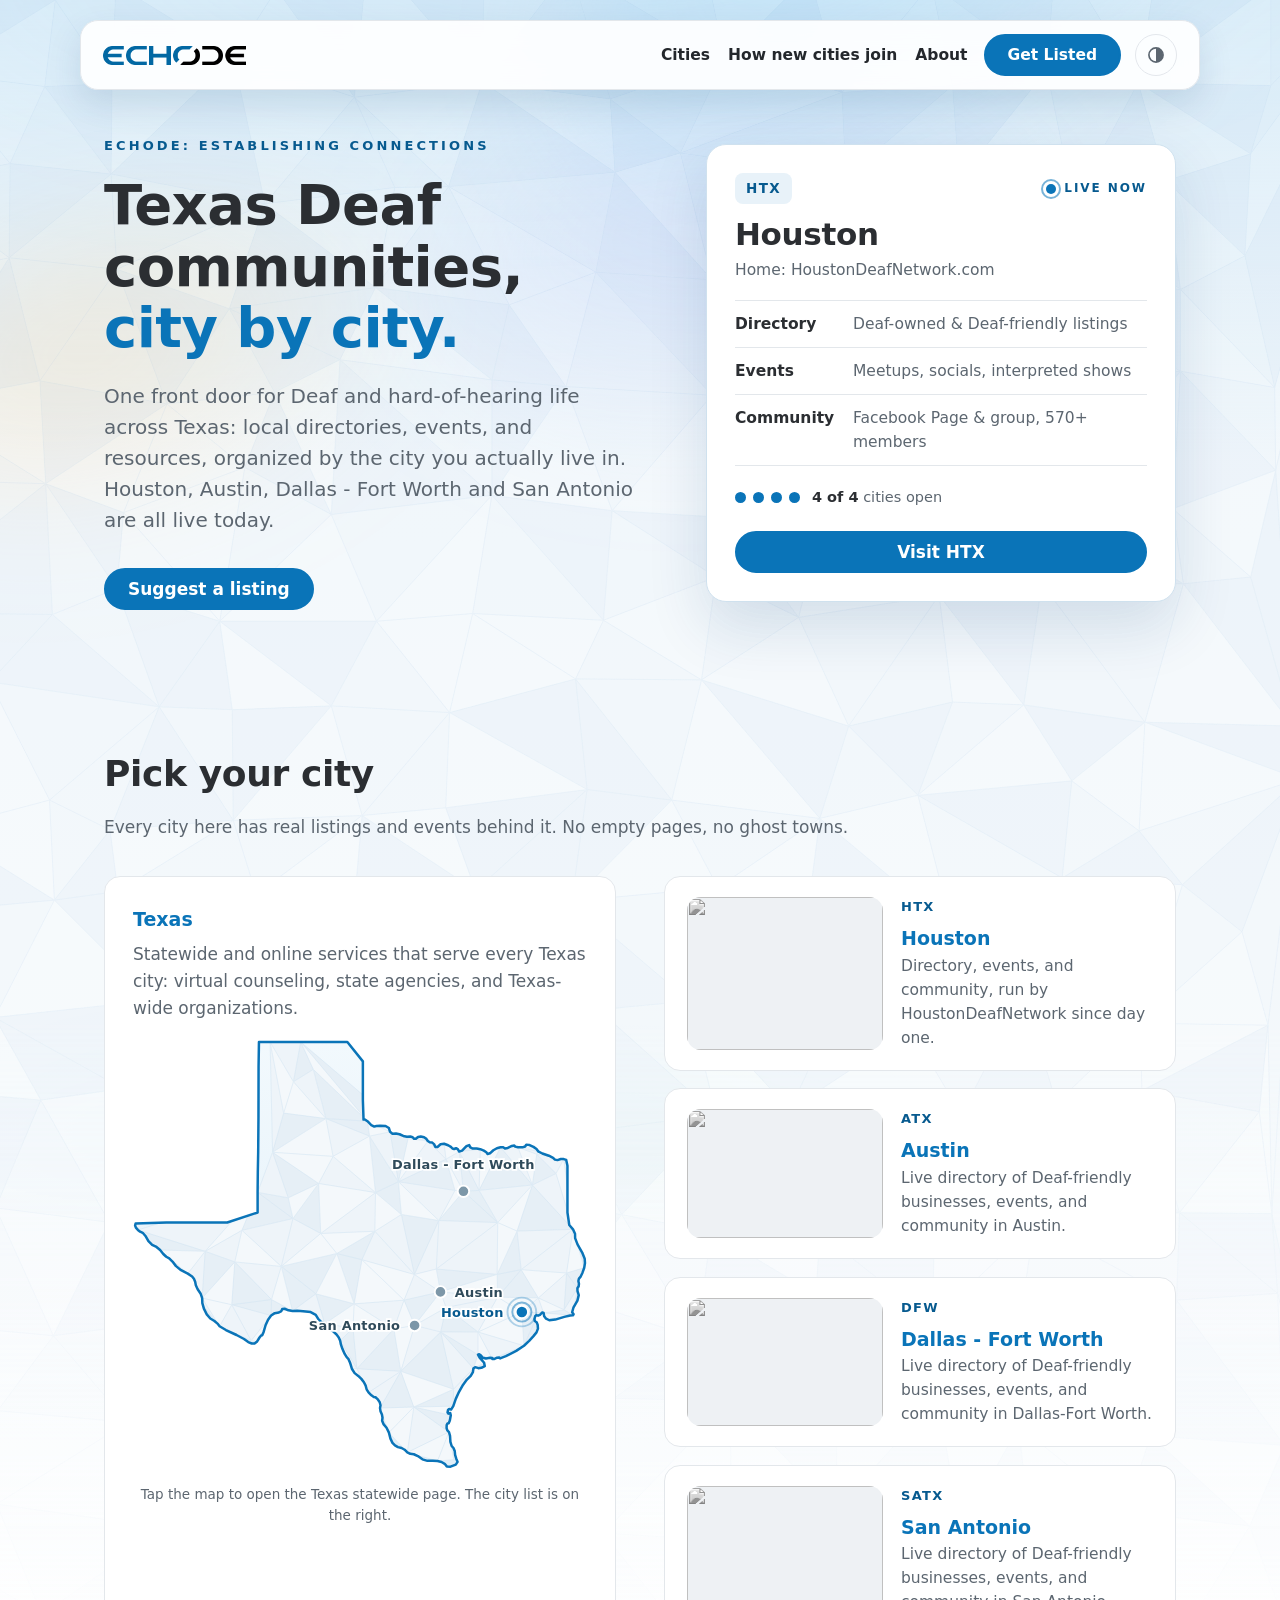
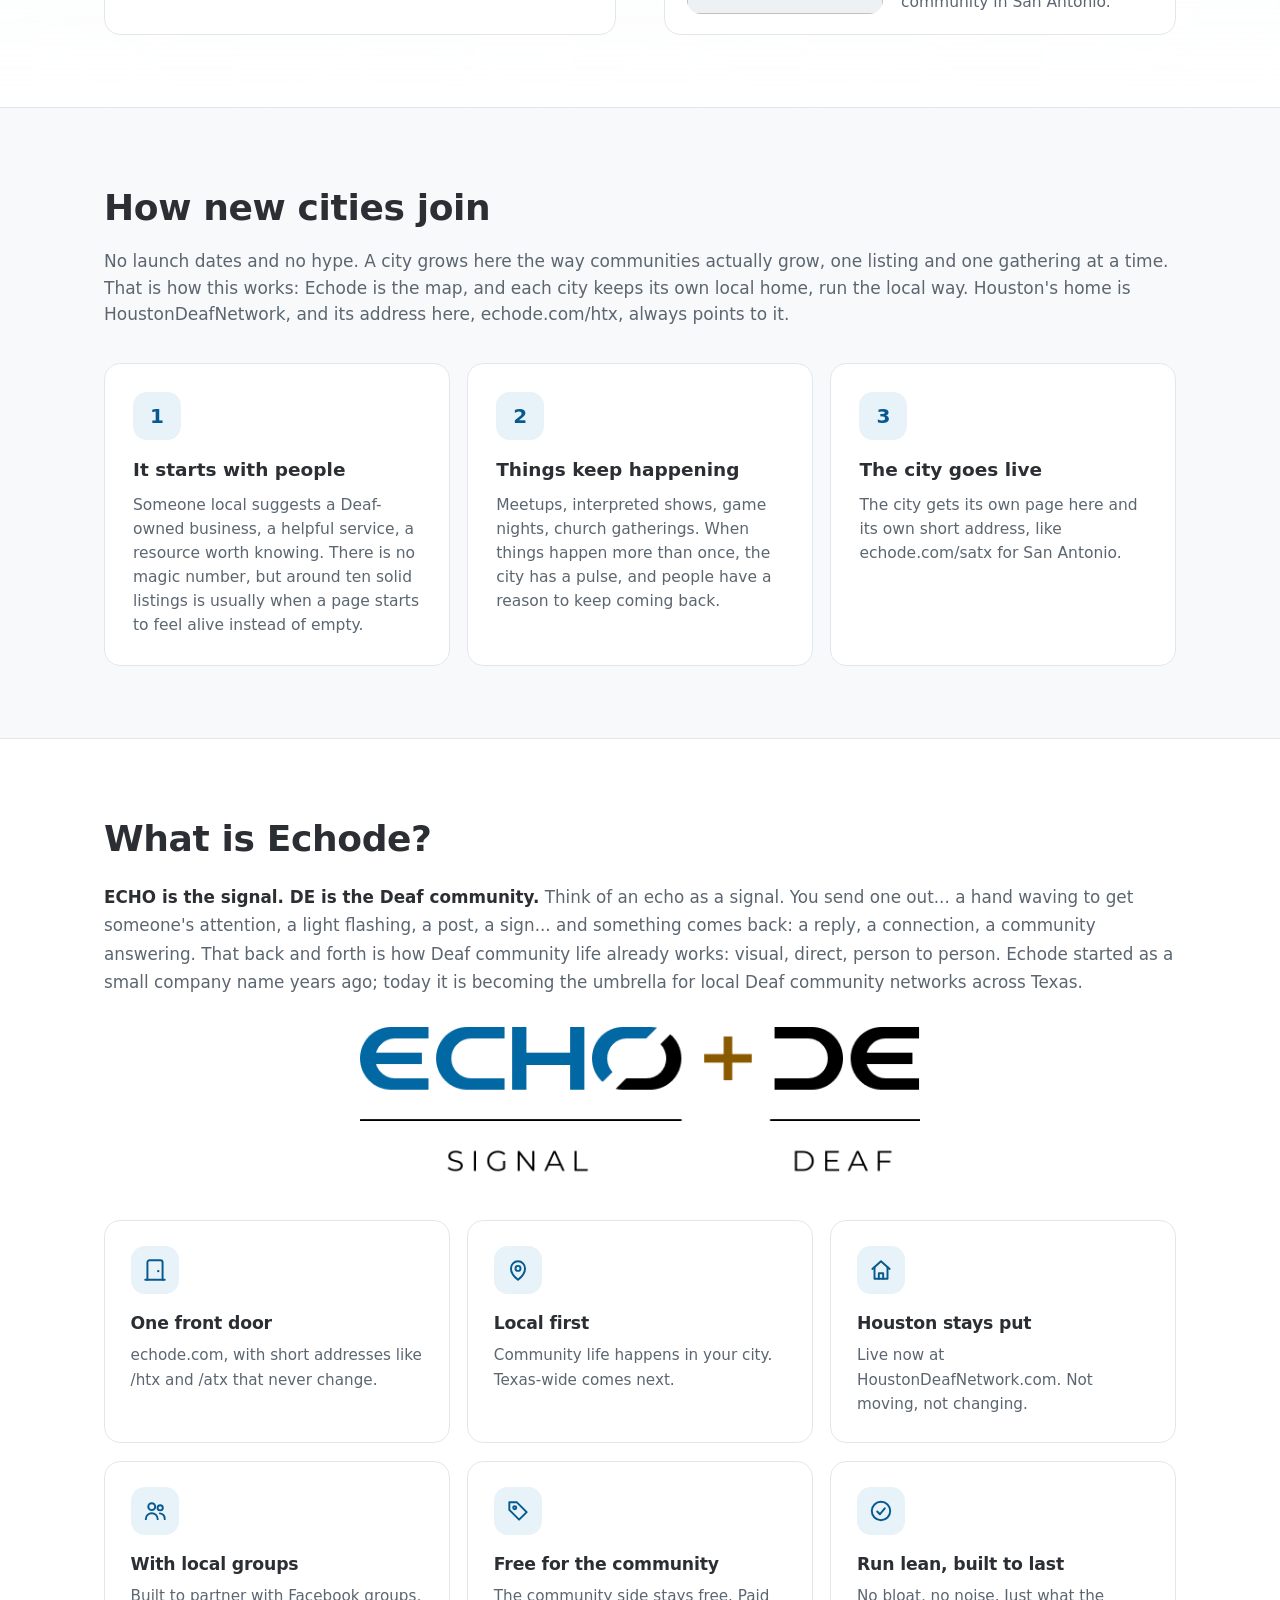
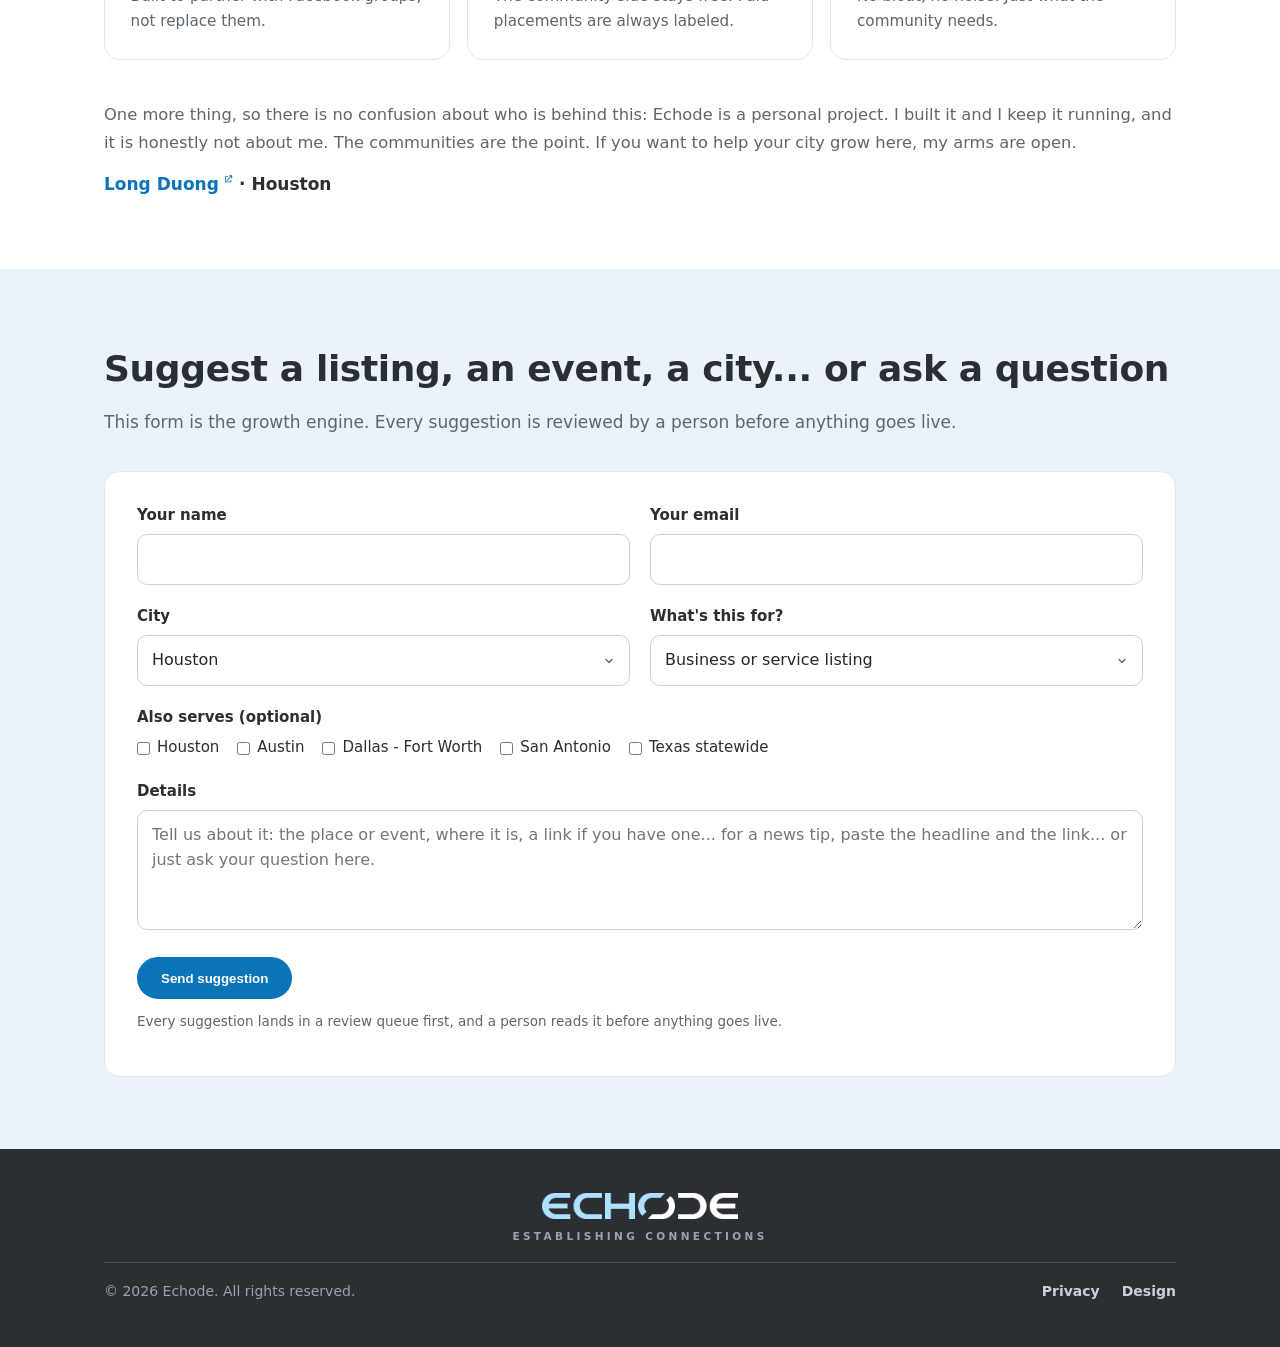
==== commit cfe381e9: "Unify card grid gaps to 1.1rem (city list, steps); Texas map stacks at 1.1rem on mobile" ====
--- a/index.html
+++ b/index.html
@@ -21,7 +21,7 @@
 <meta name="twitter:title" content="Echode - Texas Deaf Communities, City by City">
 <meta name="twitter:description" content="Echode is the front door to Texas Deaf communities, city by city. Houston is live today through HoustonDeafNetwork.">
 <meta name="twitter:image" content="https://echode.com/og-image.png">
-<link rel="stylesheet" href="shared.css?v=6">
+<link rel="stylesheet" href="shared.css?v=7">
 <link rel="stylesheet" href="index.css?v=6">
 <!-- Google Analytics -->
 <script async src="https://www.googletagmanager.com/gtag/js?id=G-Y56G4N26M4"></script>
--- a/shared.css
+++ b/shared.css
@@ -70,7 +70,7 @@
 .map-box{border:1px solid var(--line);border-radius:var(--radius);padding:28px;display:flex;flex-direction:column}
 .map-box svg{width:100%;flex:1 1 auto;min-height:320px;display:block}
 .map-cap{font-size:13.5px;color:var(--gray);margin-top:14px;text-align:center}
-.city-list{list-style:none;display:grid;gap:14px}
+.city-list{list-style:none;display:grid;gap:1.1rem}
 .city{display:flex;gap:18px;border:1px solid var(--line);border-radius:var(--radius);padding:20px 22px;background:#fff}
 .city h3{font-size:19px;color:var(--char)}
 .city p{color:var(--gray);font-size:15.5px}
@@ -79,7 +79,7 @@
 .status.soon{background:var(--chip);color:var(--gray)}
 .city a{font-weight:700}
 .steps{background:rgba(247,249,251,.9);border-top:1px solid var(--line);border-bottom:1px solid var(--line)}
-.step-grid{display:grid;grid-template-columns:repeat(3,1fr);gap:22px}
+.step-grid{display:grid;grid-template-columns:repeat(3,1fr);gap:1.1rem}
 .step{background:#fff;border:1px solid var(--line);border-radius:var(--radius);padding:28px}
 .step .num{width:48px;height:48px;border-radius:14px;background:var(--blue-soft);color:var(--blue-dark);font-weight:800;display:flex;align-items:center;justify-content:center;font-size:20px;margin-bottom:16px}
 .step h3{font-size:18.5px;color:var(--char);margin-bottom:8px}
@@ -334,6 +334,7 @@
 @media (max-width:820px){
   nav a:not(.btn){display:none}
   .cities-grid,.about-grid{grid-template-columns:1fr}
+  .cities-grid{gap:1.1rem}
   .step-grid{grid-template-columns:1fr}
   form{grid-template-columns:1fr}
   .hero{padding:52px 0 44px}
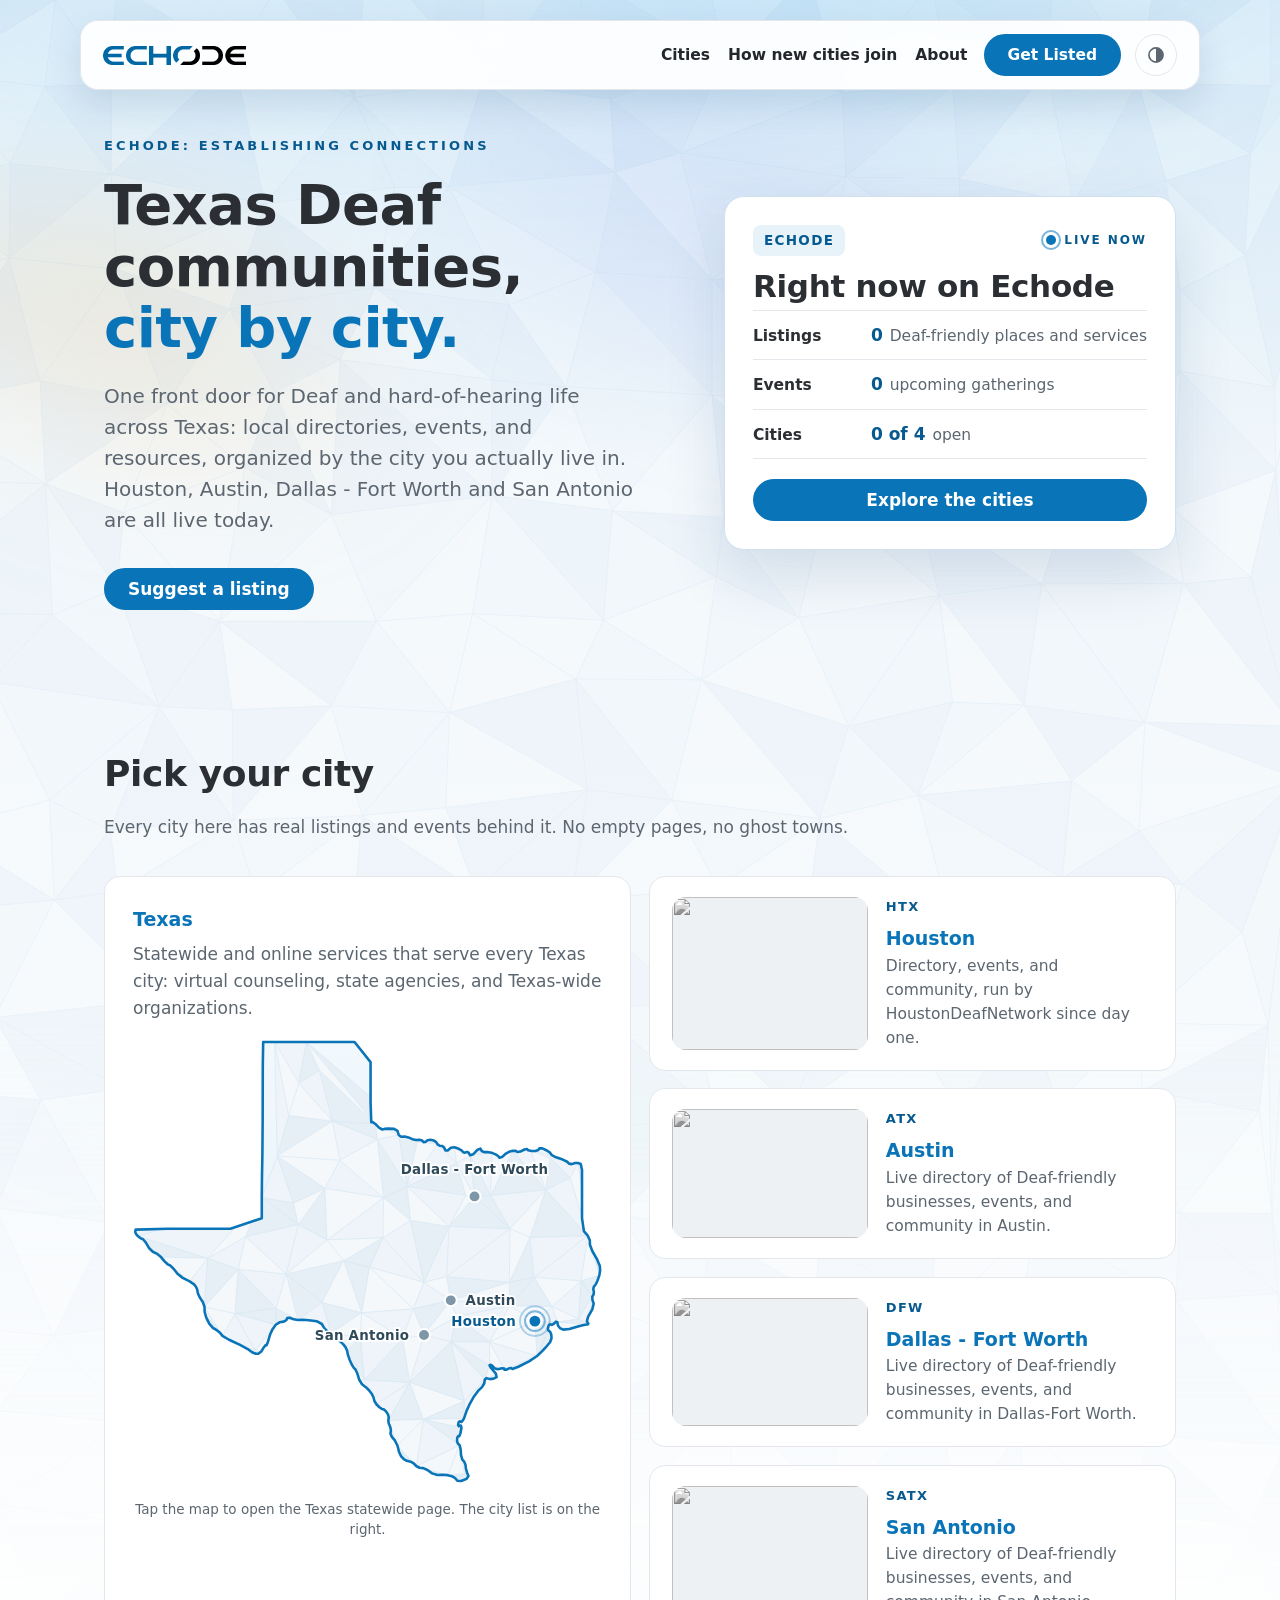
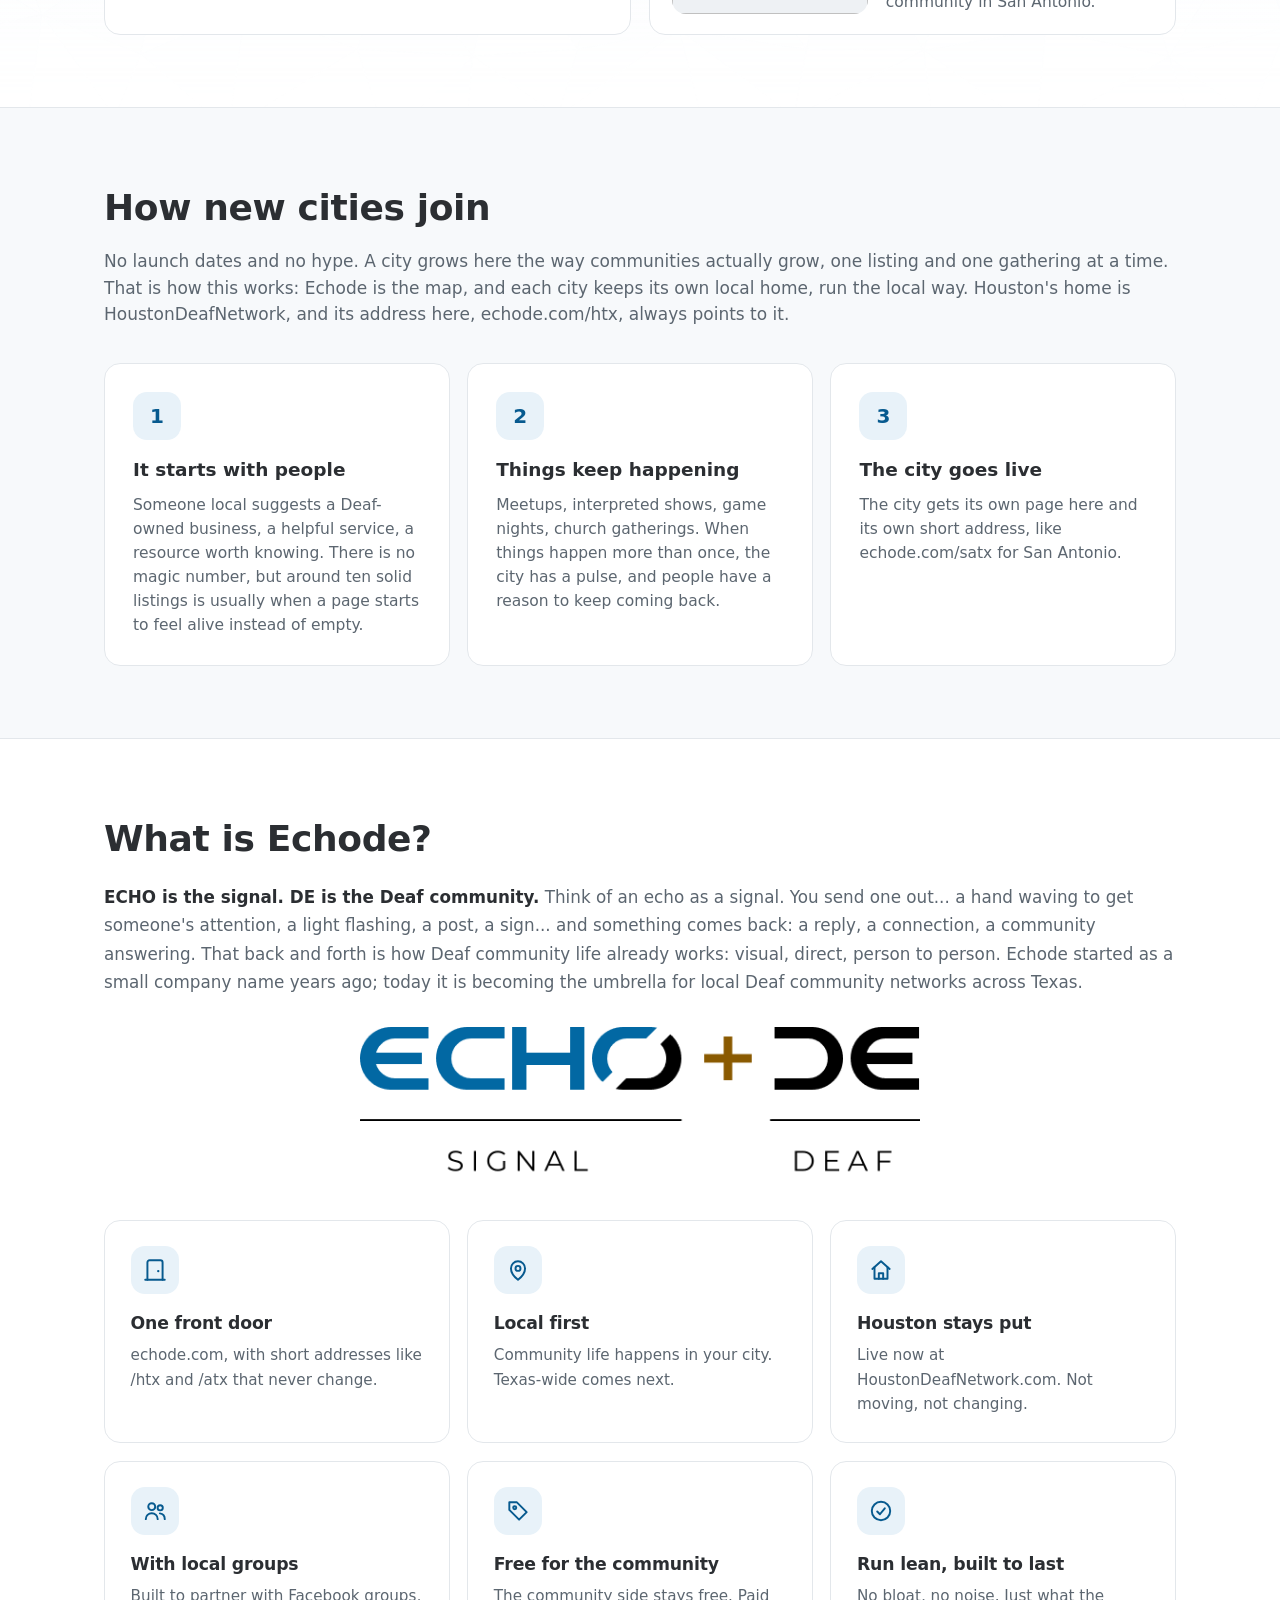
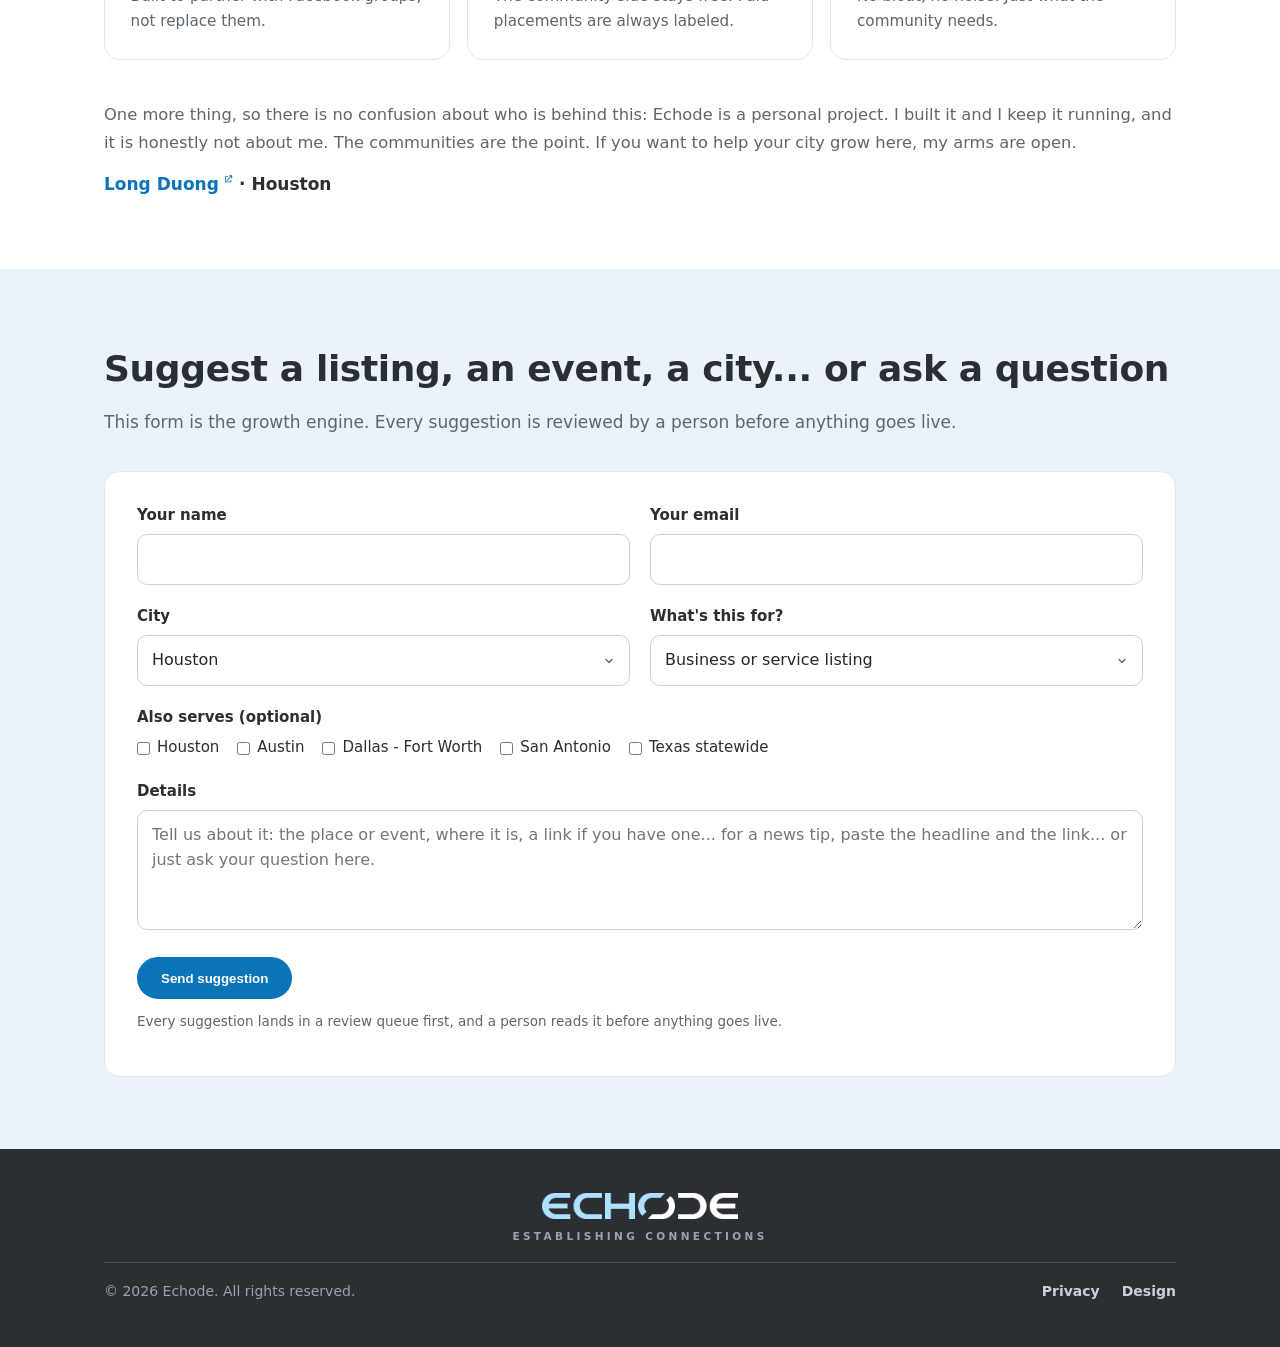
==== commit 04921ffb: "Hero: Houston status card becomes a live network stats card (listings/events/cities computed from da" ====
--- a/index.html
+++ b/index.html
@@ -22,7 +22,7 @@
 <meta name="twitter:description" content="Echode is the front door to Texas Deaf communities, city by city. Houston is live today through HoustonDeafNetwork.">
 <meta name="twitter:image" content="https://echode.com/og-image.png">
 <link rel="stylesheet" href="shared.css?v=7">
-<link rel="stylesheet" href="index.css?v=6">
+<link rel="stylesheet" href="index.css?v=7">
 <!-- Google Analytics -->
 <script async src="https://www.googletagmanager.com/gtag/js?id=G-Y56G4N26M4"></script>
 <script src="head.js?v=1"></script>
@@ -65,24 +65,19 @@
         </div>
       </div>
       <div class="stack">
-        <p class="sr-only" id="srCityStatus">City status card: Houston, Austin, Dallas - Fort Worth and San Antonio are all live now.</p>
+        <p class="sr-only" id="srCityStatus">Echode network stats: live counts of directory listings, upcoming events, and open cities.</p>
         <div class="live-card">
           <div class="card-top">
-            <span class="code-chip">HTX</span>
+            <span class="code-chip">ECHODE</span>
             <span class="live-badge"><span class="pulse"></span>LIVE NOW</span>
           </div>
-          <h3>Houston</h3>
-          <p class="home">Home: HoustonDeafNetwork.com</p>
+          <h3>Right now on Echode</h3>
           <dl class="card-rows">
-            <div><dt>Directory</dt><dd>Deaf-owned &amp; Deaf-friendly listings</dd></div>
-            <div><dt>Events</dt><dd>Meetups, socials, interpreted shows</dd></div>
-            <div><dt>Community</dt><dd>Facebook Page &amp; group, 570+ members</dd></div>
+            <div><dt>Listings</dt><dd><span class="stat-n" id="statListings">54</span> Deaf-friendly places and services</dd></div>
+            <div><dt>Events</dt><dd><span class="stat-n" id="statEvents">8</span> upcoming gatherings</dd></div>
+            <div><dt>Cities</dt><dd><span class="stat-n" id="statCities">4 of 4</span> open</dd></div>
           </dl>
-          <div class="progress-row">
-            <span class="dots" aria-hidden="true"><i class="on"></i><i class="on"></i><i class="on"></i><i class="on"></i></span>
-            <span><strong style="color:var(--char)">4 of 4</strong> cities open</span>
-          </div>
-          <a class="btn" href="https://houstondeafnetwork.com">Visit HTX</a>
+          <a class="btn" href="#cities">Explore the cities</a>
         </div>
       </div>
     </div>
@@ -725,7 +720,7 @@
 
 
 
-<script src="index.js?v=3"></script>
+<script src="index.js?v=4"></script>
 
 <script src="shared.js?v=1"></script>
 </body>
--- a/shared.css
+++ b/shared.css
@@ -66,7 +66,7 @@
 section{padding:72px 0}
 h2{font-size:clamp(28px,3.4vw,36px);color:var(--char);letter-spacing:-.01em;margin-bottom:12px}
 .section-lede{color:var(--gray);margin-bottom:36px}
-.cities-grid{display:grid;grid-template-columns:1fr 1fr;gap:48px;align-items:stretch}
+.cities-grid{display:grid;grid-template-columns:1fr 1fr;gap:1.1rem;align-items:stretch}
 .map-box{border:1px solid var(--line);border-radius:var(--radius);padding:28px;display:flex;flex-direction:column}
 .map-box svg{width:100%;flex:1 1 auto;min-height:320px;display:block}
 .map-cap{font-size:13.5px;color:var(--gray);margin-top:14px;text-align:center}
--- a/index.css
+++ b/index.css
@@ -68,3 +68,4 @@
 :root[data-theme="dark"] .about-card{background:#131e28}
 @media (max-width:876px){.about-cards{grid-template-columns:repeat(2,1fr)}}
 @media (max-width:560px){.about-cards{grid-template-columns:1fr}}
+.stat-n{font-weight:800;color:var(--blue-dark);font-size:1.1em;margin-right:2px}
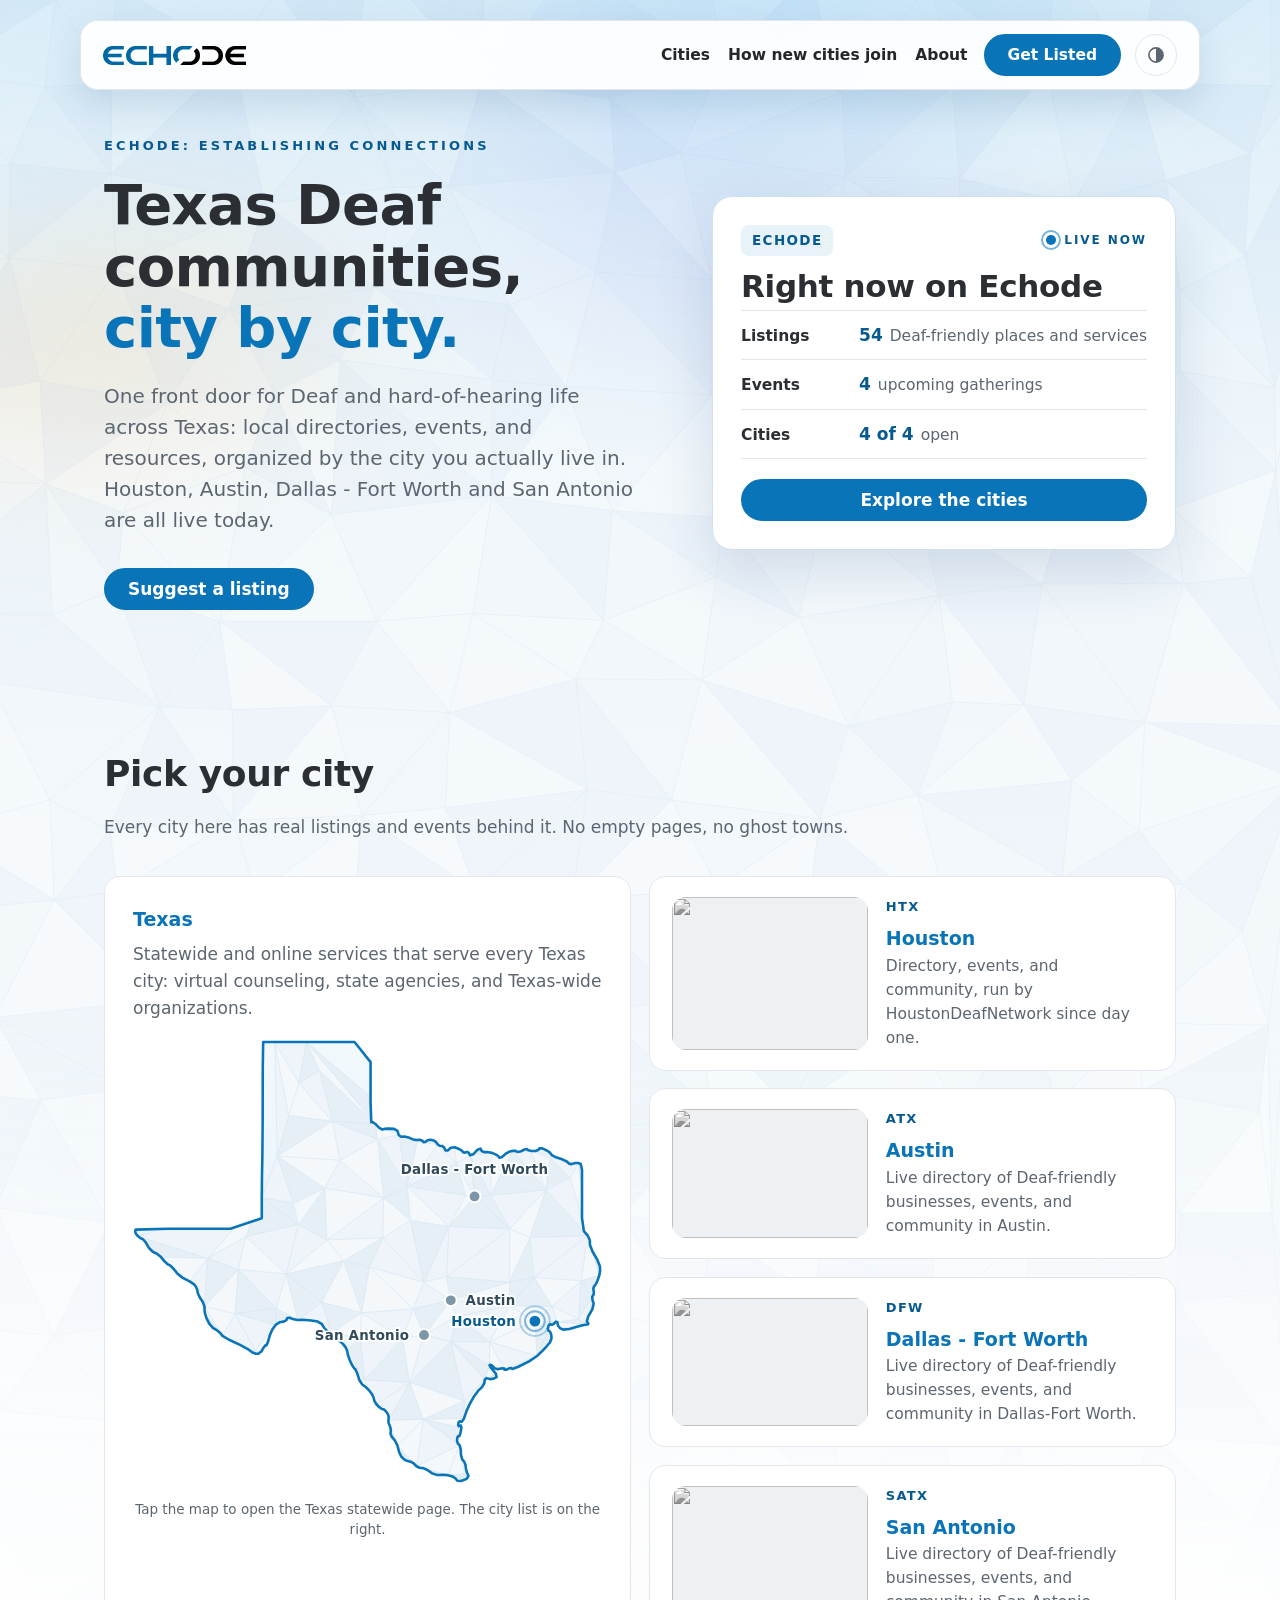
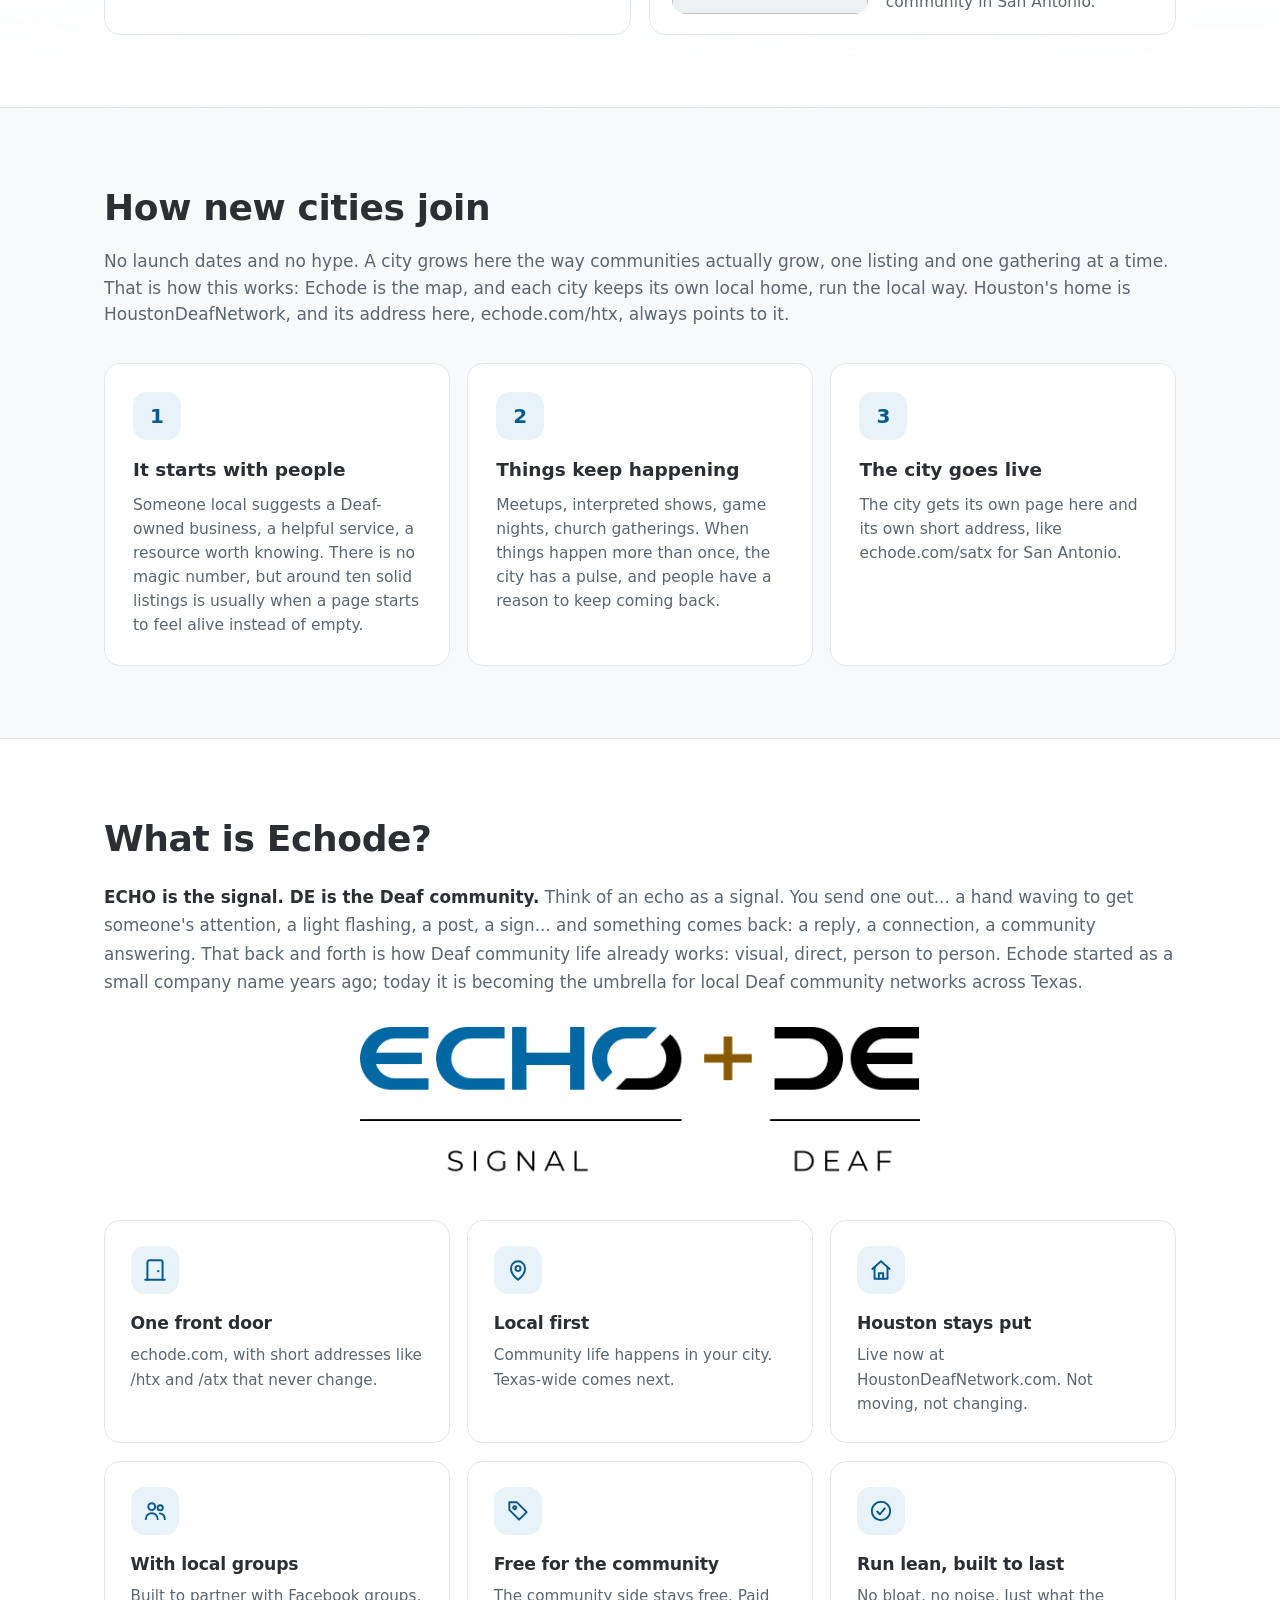
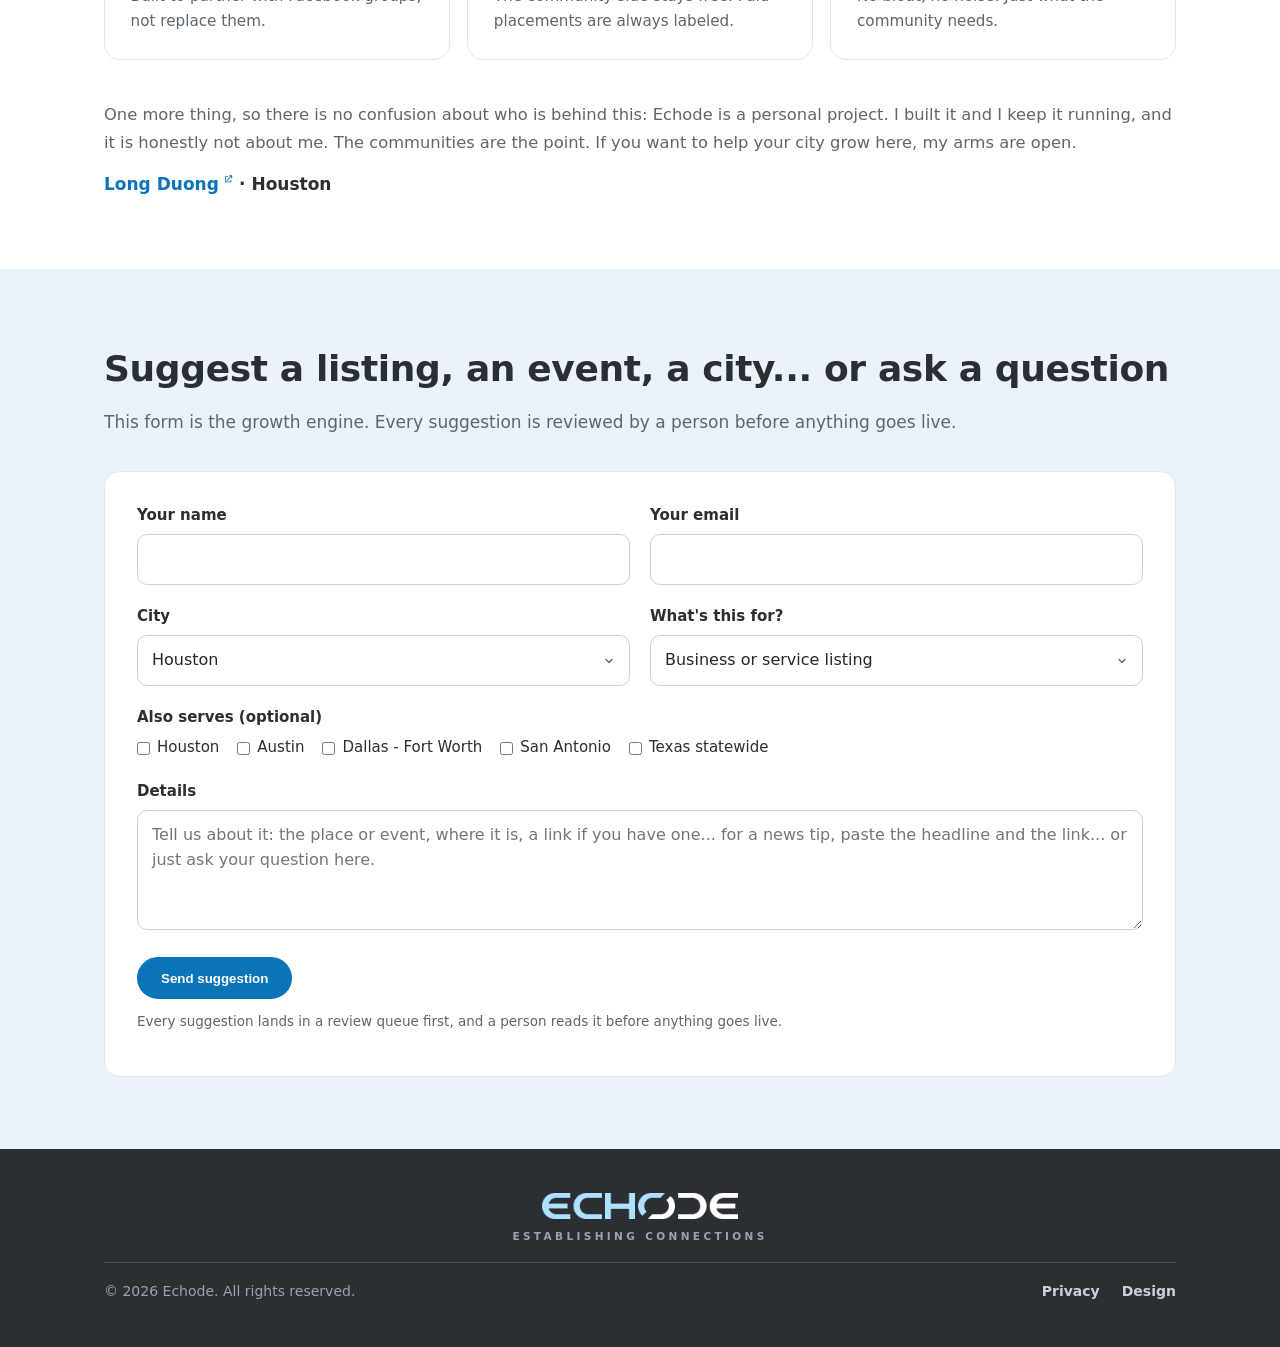
==== commit 84343743: "Stats card: fix m.group(1) -> m[1] (was zeroing all counters); only paint on full load" ====
--- a/index.html
+++ b/index.html
@@ -720,7 +720,7 @@
 
 
 
-<script src="index.js?v=4"></script>
+<script src="index.js?v=5"></script>
 
 <script src="shared.js?v=1"></script>
 </body>
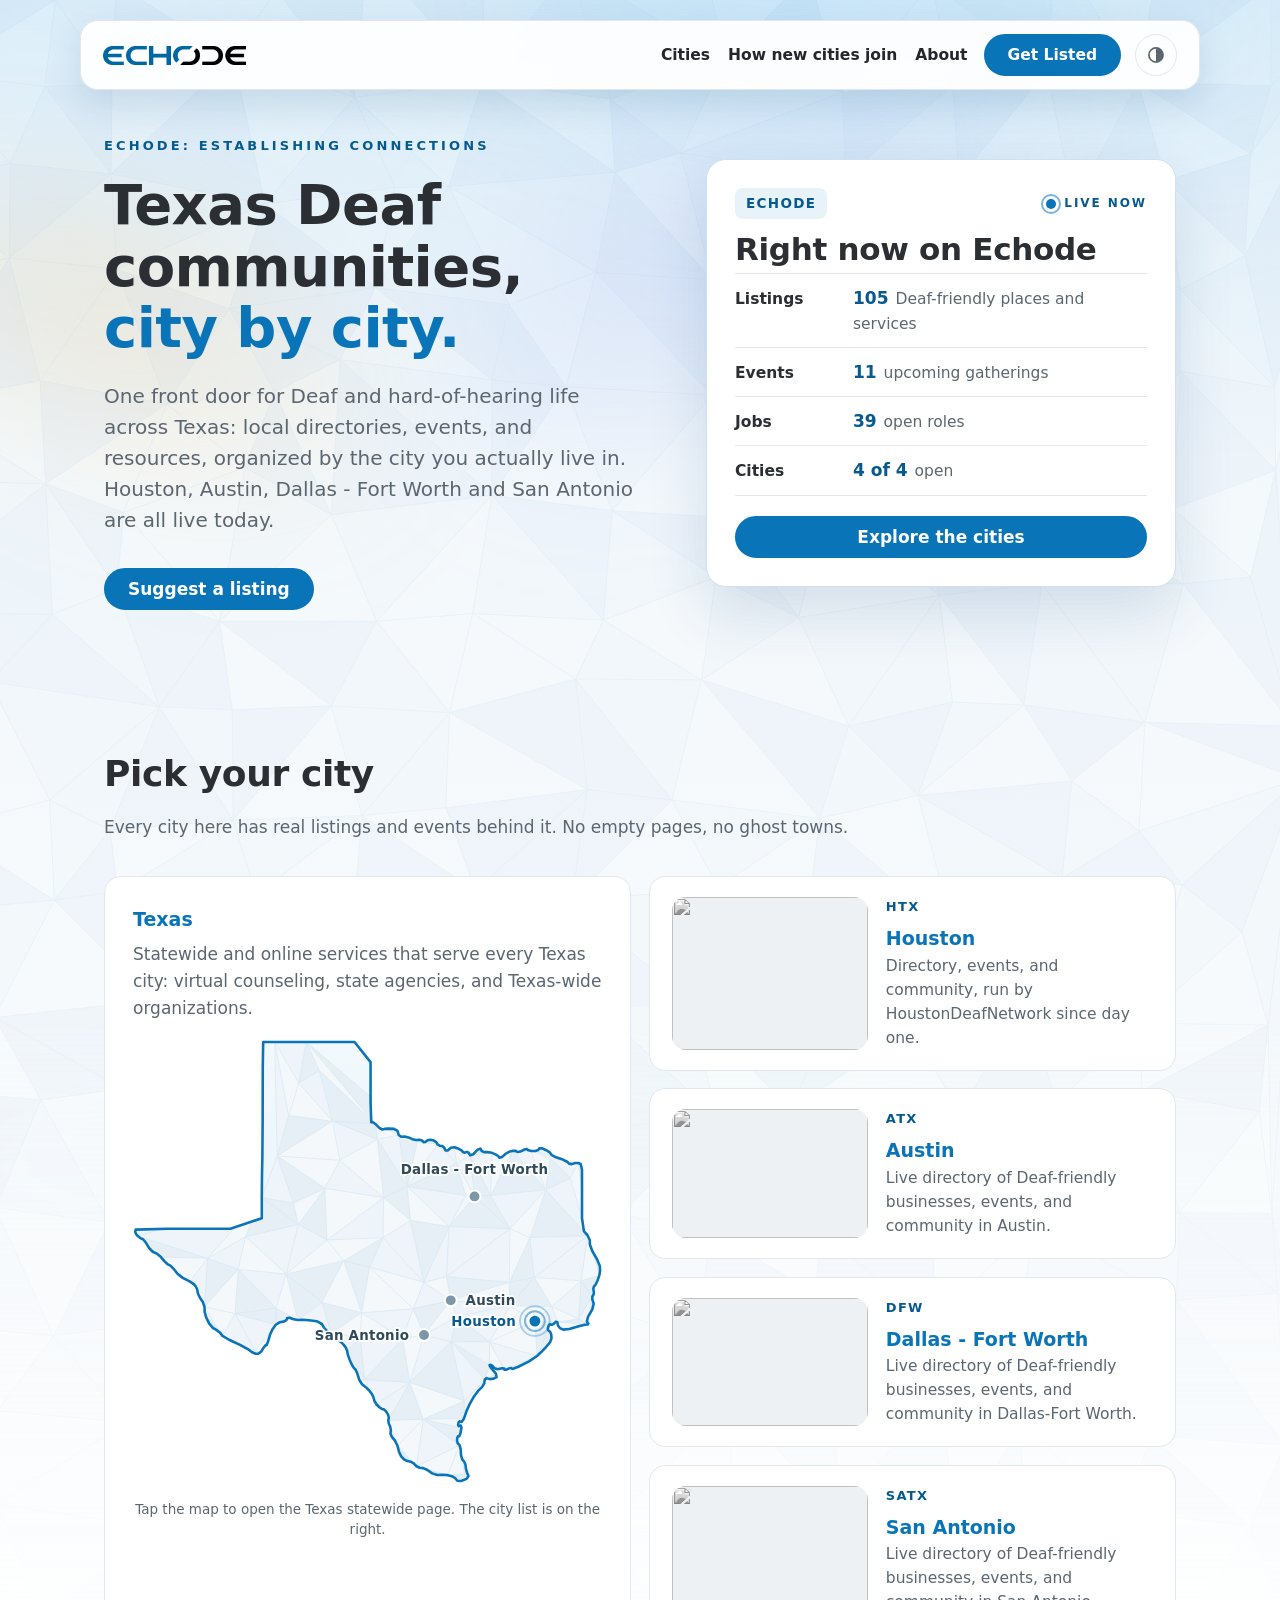
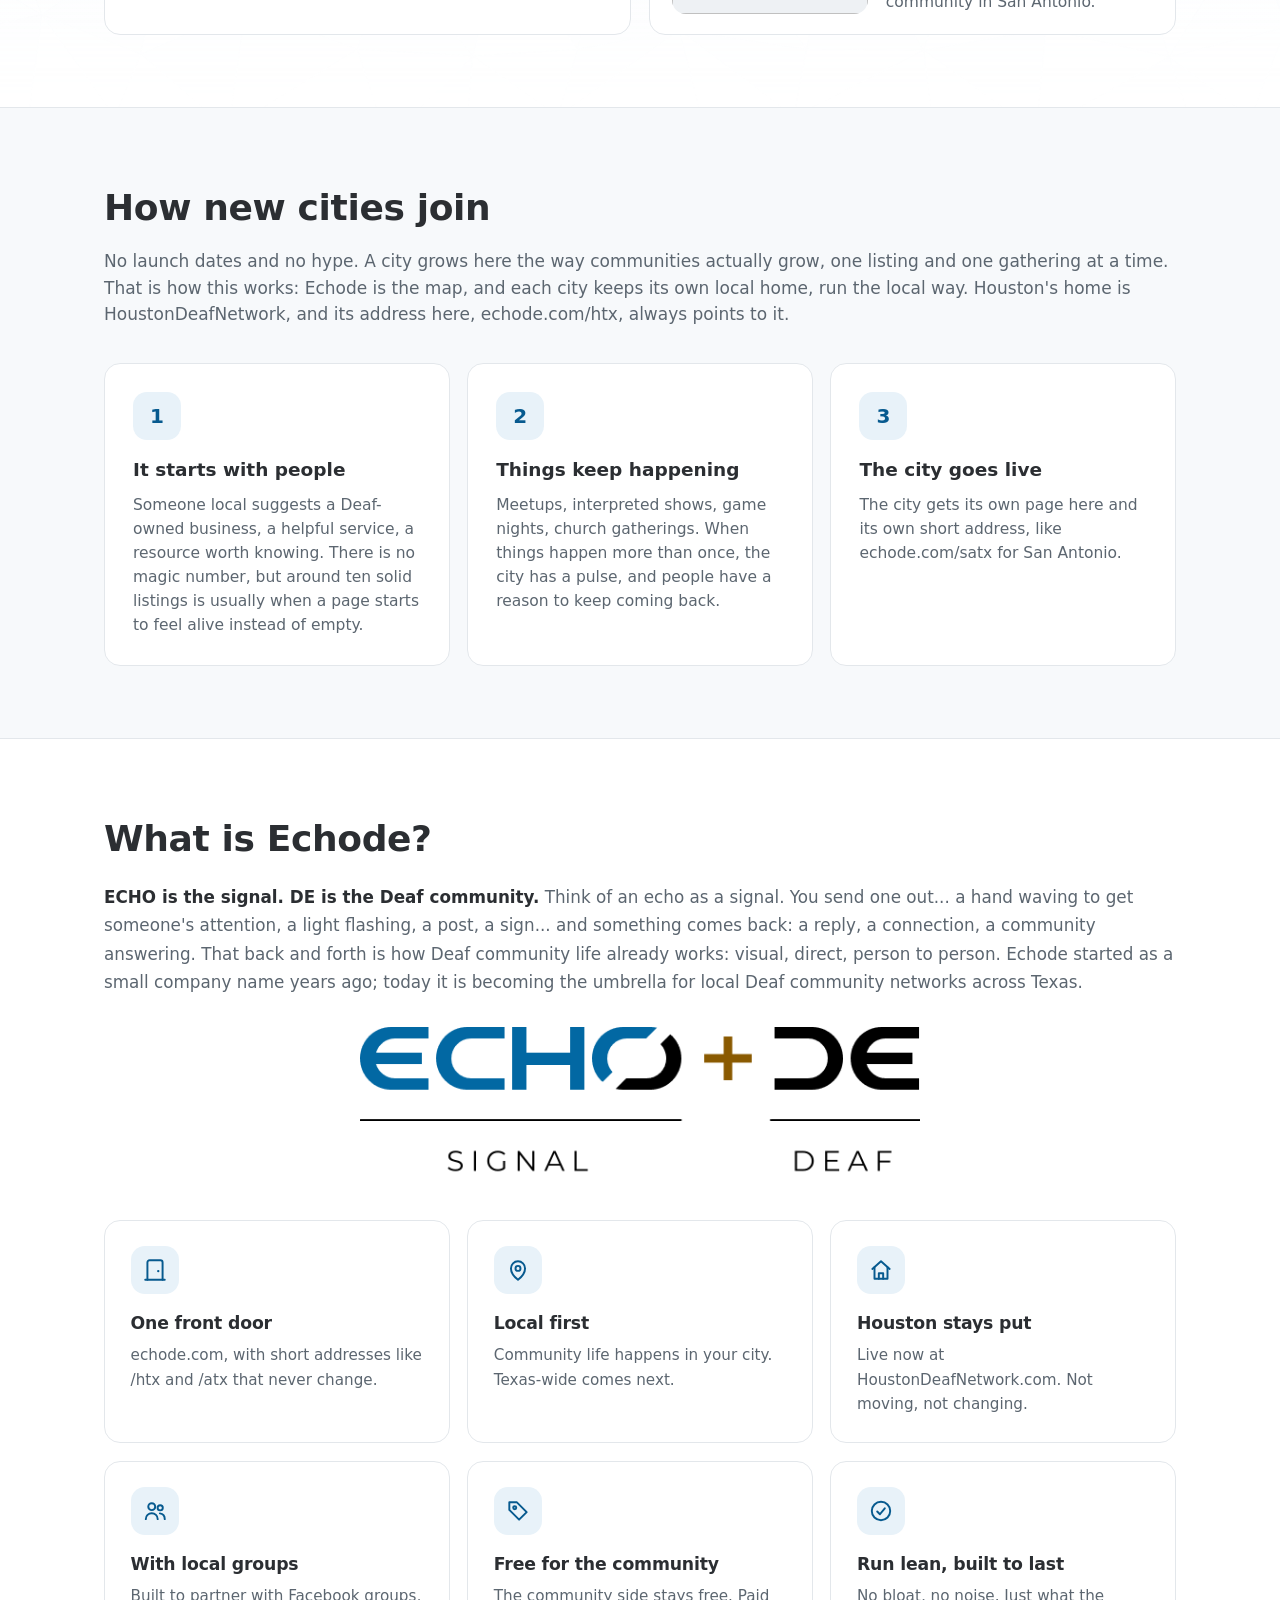
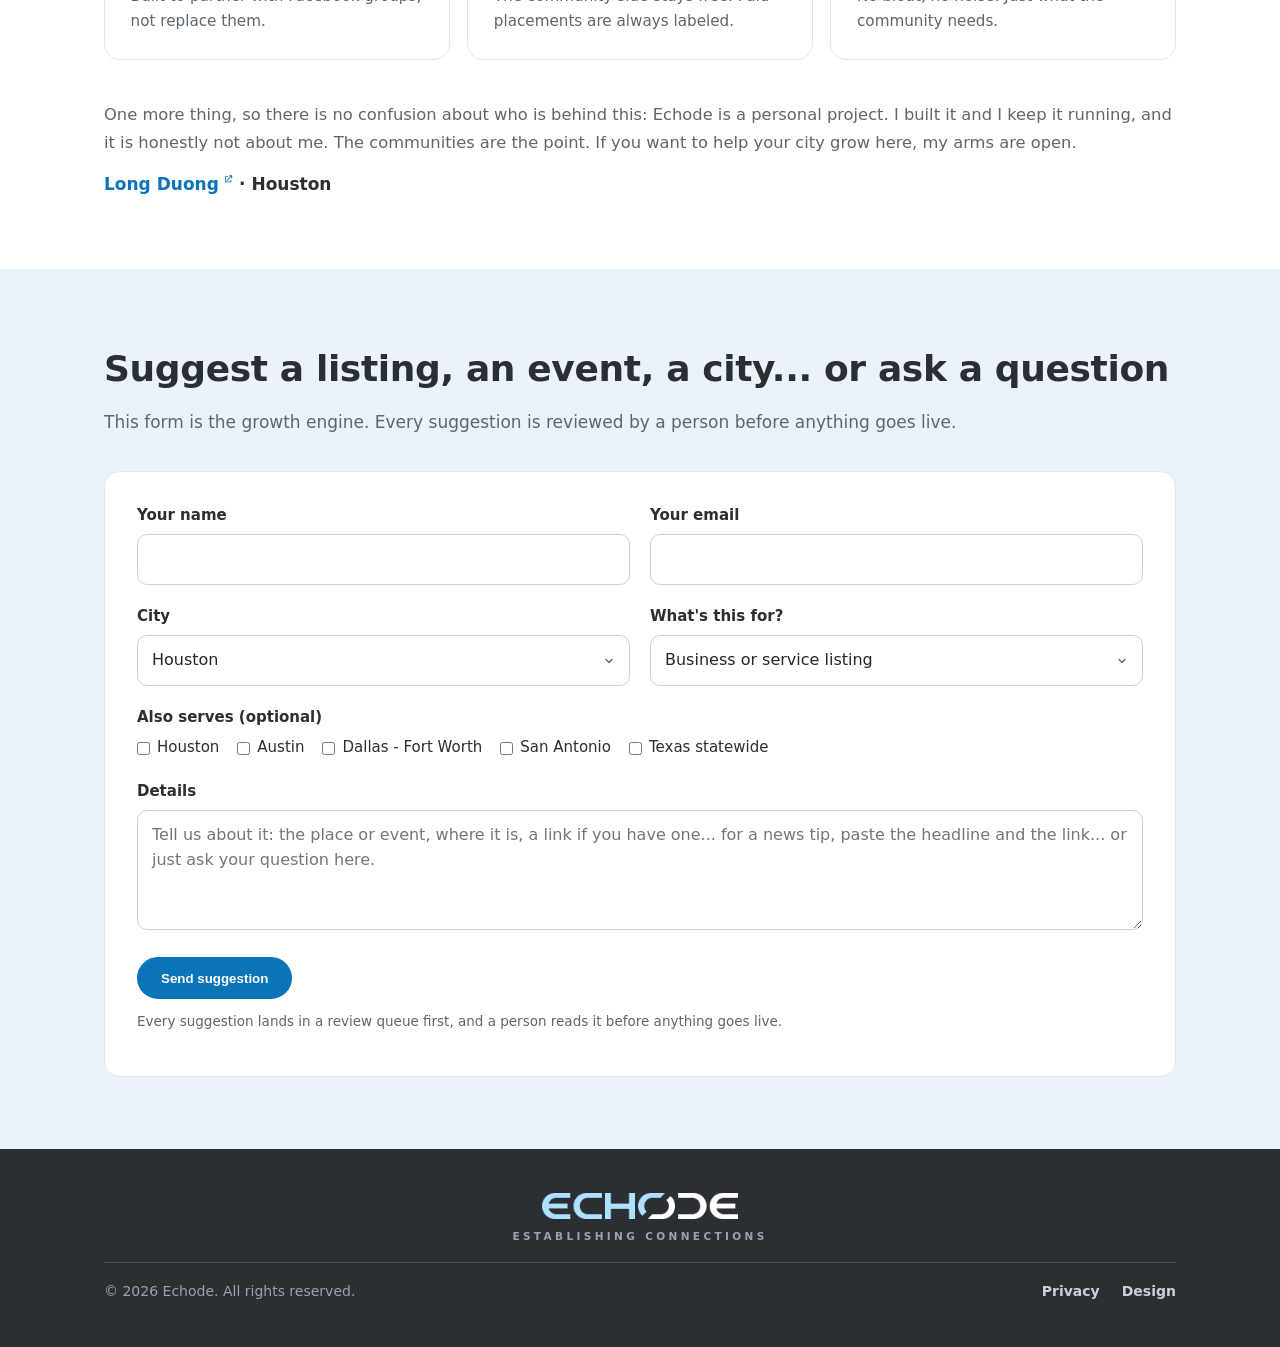
==== commit 27bd891c: "Homepage stats: include HDN + job openings; fallbacks 105/11/39" ====
--- a/index.html
+++ b/index.html
@@ -73,8 +73,9 @@
           </div>
           <h3>Right now on Echode</h3>
           <dl class="card-rows">
-            <div><dt>Listings</dt><dd><span class="stat-n" id="statListings">54</span> Deaf-friendly places and services</dd></div>
-            <div><dt>Events</dt><dd><span class="stat-n" id="statEvents">8</span> upcoming gatherings</dd></div>
+            <div><dt>Listings</dt><dd><span class="stat-n" id="statListings">105</span> Deaf-friendly places and services</dd></div>
+            <div><dt>Events</dt><dd><span class="stat-n" id="statEvents">11</span> upcoming gatherings</dd></div>
+            <div><dt>Jobs</dt><dd><span class="stat-n" id="statJobs">39</span> open roles</dd></div>
             <div><dt>Cities</dt><dd><span class="stat-n" id="statCities">4 of 4</span> open</dd></div>
           </dl>
           <a class="btn" href="#cities">Explore the cities</a>
@@ -720,7 +721,7 @@
 
 
 
-<script src="index.js?v=5"></script>
+<script src="index.js?v=6"></script>
 
 <script src="shared.js?v=1"></script>
 </body>
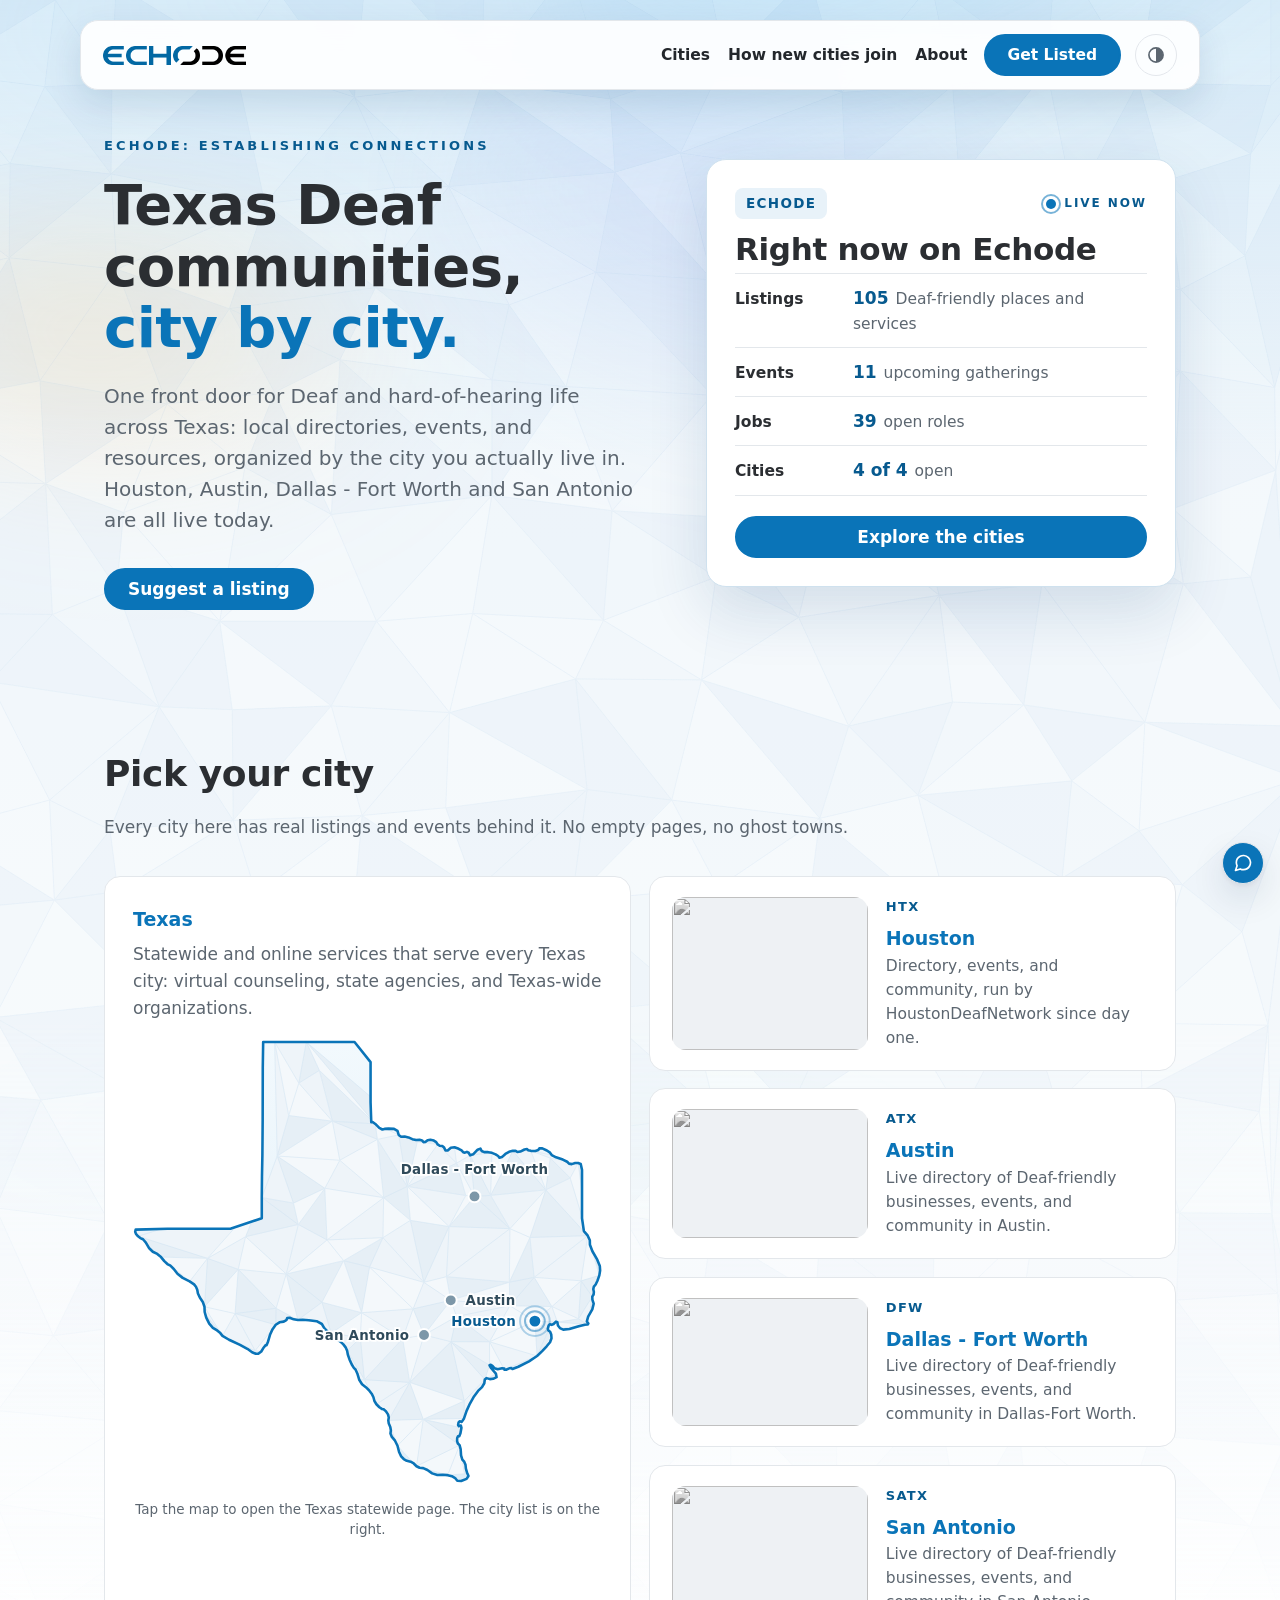
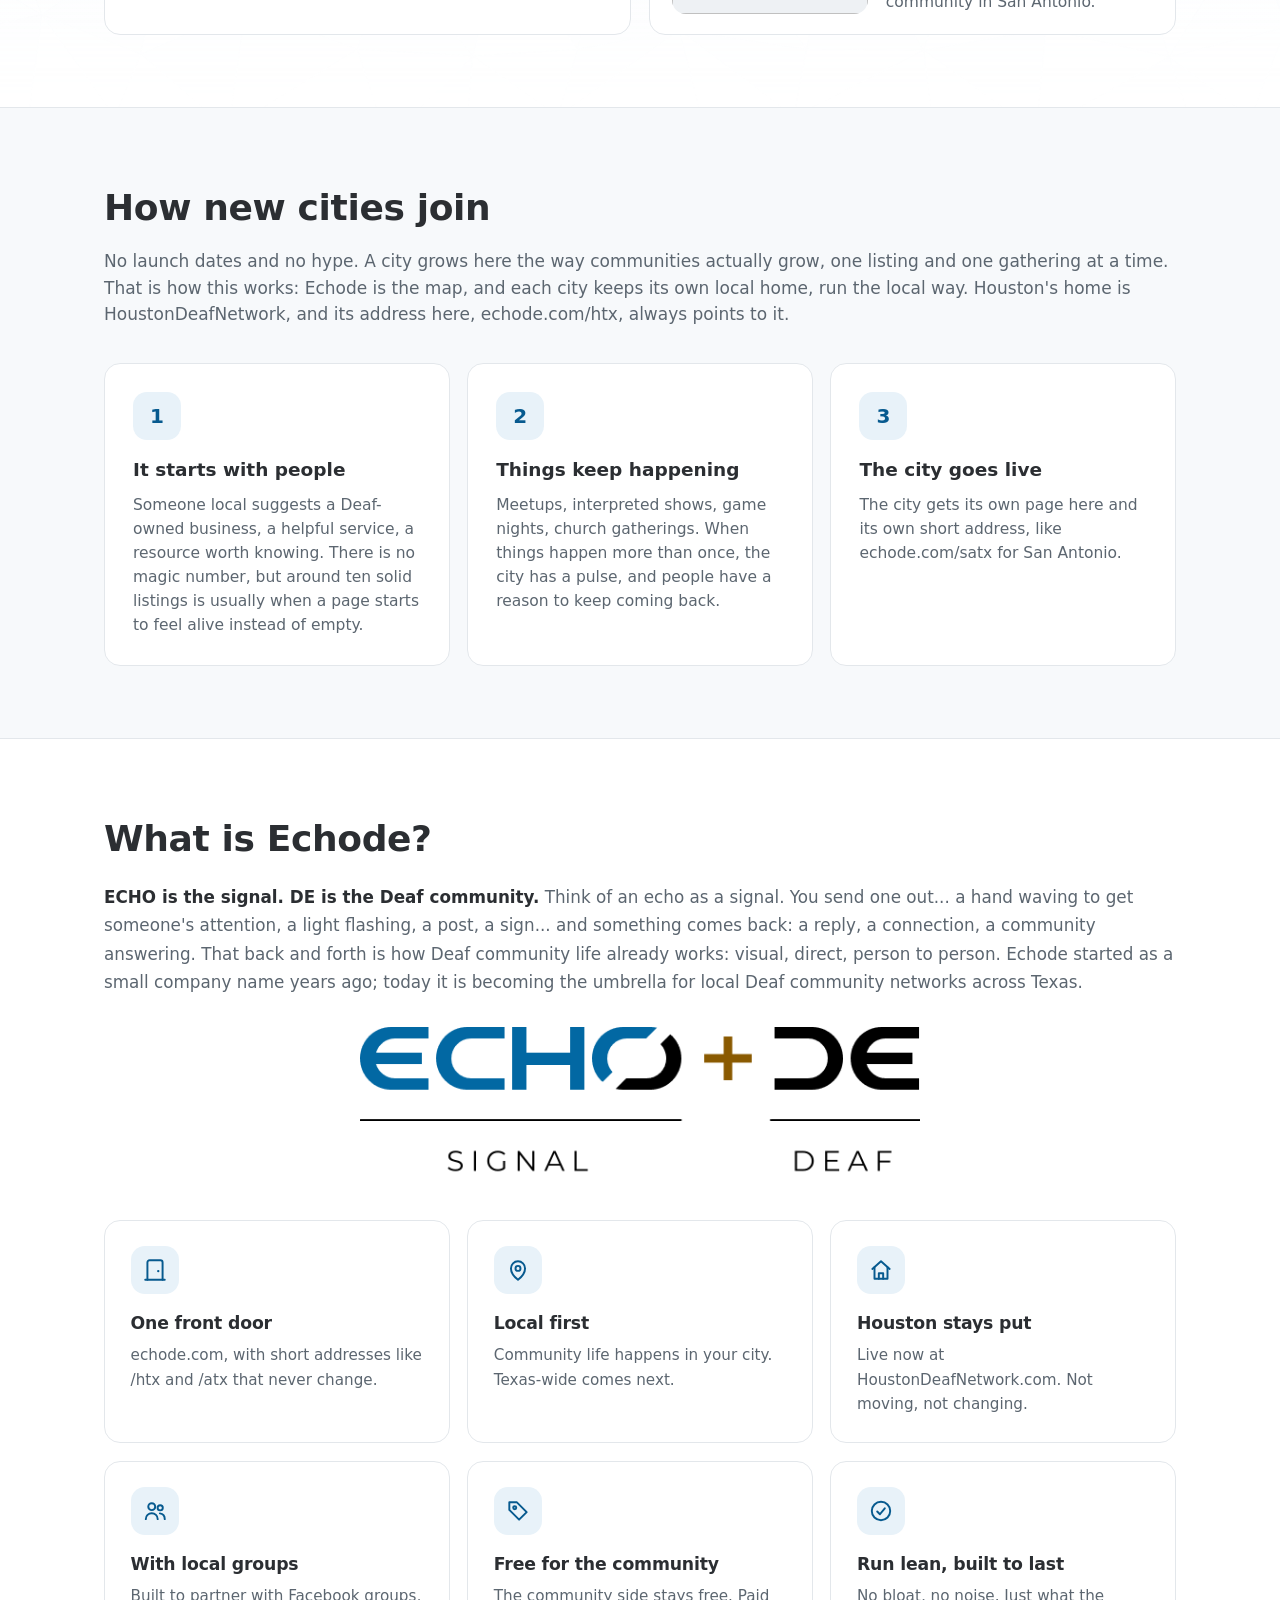
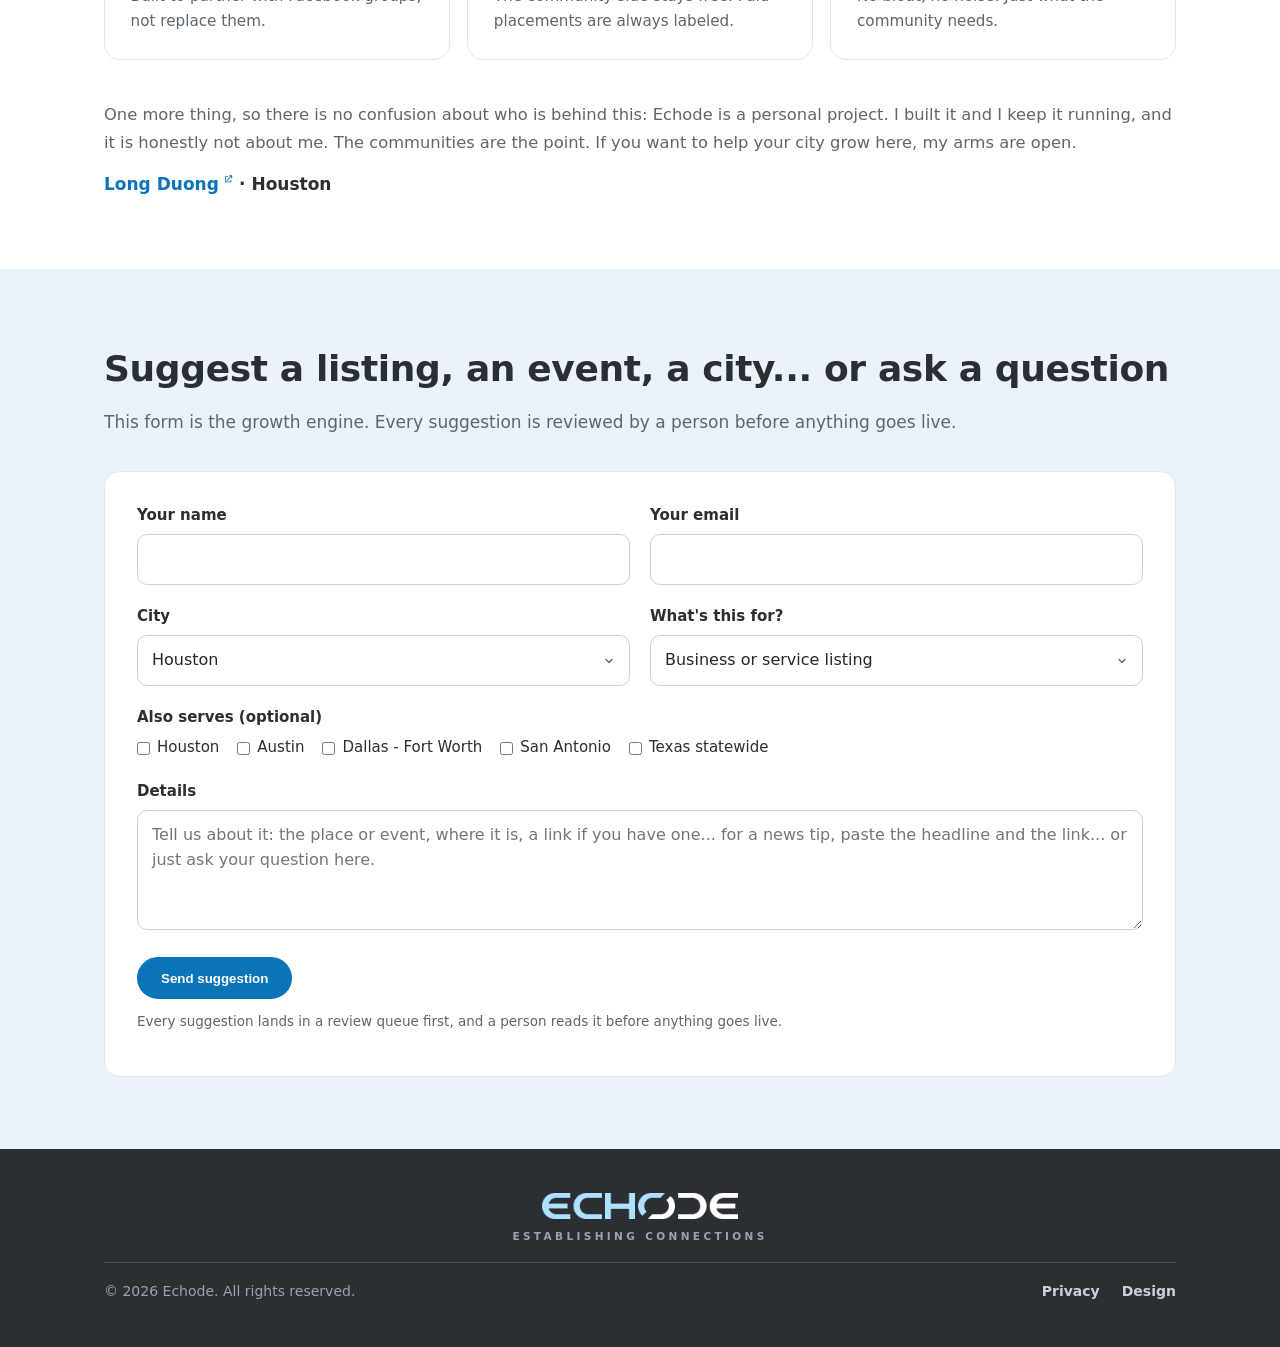
==== commit e78245ff: "AI chat launch 2026-11-09: chat widget on homepage and all city pages, Privacy line, Workers AI chat" ====
--- a/index.html
+++ b/index.html
@@ -21,7 +21,7 @@
 <meta name="twitter:title" content="Echode - Texas Deaf Communities, City by City">
 <meta name="twitter:description" content="Echode is the front door to Texas Deaf communities, city by city. Houston is live today through HoustonDeafNetwork.">
 <meta name="twitter:image" content="https://echode.com/og-image.png">
-<link rel="stylesheet" href="shared.css?v=7">
+<link rel="stylesheet" href="shared.css?v=8">
 <link rel="stylesheet" href="index.css?v=7">
 <!-- Google Analytics -->
 <script async src="https://www.googletagmanager.com/gtag/js?id=G-Y56G4N26M4"></script>
@@ -718,11 +718,26 @@
     <div class="foot-row"><p class="copy">&copy; <span id="year">2026</span> Echode. All rights reserved.</p><span class="foot-links"><a class="design-link" href="privacy/">Privacy</a><a class="design-link" href="design/">Design</a></span></div>
   </div>
 </footer>
+<div class="aichat" data-city="ALL">
+  <button class="aichat-btn" id="aiChatBtn" type="button" aria-expanded="false" aria-controls="aiChatPanel" aria-label="Ask Echode, opens the chat"><svg viewBox="0 0 24 24" fill="none" stroke="currentColor" stroke-width="2" stroke-linecap="round" stroke-linejoin="round" aria-hidden="true"><path d="M21 11.5a8.38 8.38 0 0 1-.9 3.8 8.5 8.5 0 0 1-7.6 4.7 8.38 8.38 0 0 1-3.8-.9L3 21l1.9-5.7a8.38 8.38 0 0 1-.9-3.8 8.5 8.5 0 0 1 4.7-7.6 8.38 8.38 0 0 1 3.8-.9h.5a8.48 8.48 0 0 1 8 8v.5z"/></svg></button>
+  <section class="aichat-panel" id="aiChatPanel" hidden aria-label="Ask Echode chat">
+    <div class="aichat-head"><h2>Ask Echode</h2><button class="aichat-close" id="aiChatClose" type="button" aria-label="Close chat">&times;</button></div>
+    <div class="aichat-log" id="aiChatLog"></div>
+    <p class="aichat-note">Answers come only from the listings on this site.</p>
+    <form class="aichat-form" id="aiChatForm">
+      <label class="sr-only" for="aiChatInput">Ask a question</label>
+      <input id="aiChatInput" type="text" placeholder="Ask about places, events, jobs..." maxlength="500" autocomplete="off">
+      <button class="btn" type="submit">Send</button>
+    </form>
+    <p class="form-status aichat-status" id="aiChatStatus" role="status" aria-live="polite"></p>
+  </section>
+</div>
+
 
 
 
 <script src="index.js?v=6"></script>
 
-<script src="shared.js?v=1"></script>
+<script src="shared.js?v=2"></script>
 </body>
 </html>
--- a/shared.css
+++ b/shared.css
@@ -357,3 +357,27 @@
 select,.gform select{-webkit-appearance:none;appearance:none;padding-right:42px;background-image:url("data:image/svg+xml,%3Csvg xmlns='http://www.w3.org/2000/svg' viewBox='0 0 24 24' fill='none' stroke='%235c6670' stroke-width='2.5' stroke-linecap='round' stroke-linejoin='round'%3E%3Cpath d='M6 9l6 6 6-6'/%3E%3C/svg%3E");background-repeat:no-repeat;background-position:right 14px center;background-size:12px auto}
 :root[data-theme="dark"] select,:root[data-theme="dark"] .gform select{background-color:#0e1821;background-image:url("data:image/svg+xml,%3Csvg xmlns='http://www.w3.org/2000/svg' viewBox='0 0 24 24' fill='none' stroke='%23a9bdcc' stroke-width='2.5' stroke-linecap='round' stroke-linejoin='round'%3E%3Cpath d='M6 9l6 6 6-6'/%3E%3C/svg%3E");background-repeat:no-repeat;background-position:right 14px center;background-size:12px auto}
 :root[data-theme="dark"] .fact-card li::marker{color:var(--blue-dark)}
+
+/* AI chat widget (2026-11-08, spec in design-system.md). Floating
+   launcher + panel, shared by the homepage and all city pages. */
+.aichat{position:fixed;right:16px;bottom:16px;z-index:60}
+.aichat-btn{width:42px;height:42px;border-radius:50%;border:1px solid var(--line);background:var(--blue);color:#fff;display:flex;align-items:center;justify-content:center;cursor:pointer;box-shadow:var(--shl)}
+.aichat-btn svg{width:20px;height:20px}
+.aichat-btn:hover{background:var(--blue-dark)}
+.aichat-panel{position:absolute;right:0;bottom:54px;width:min(360px,calc(100vw - 32px));max-height:min(480px,calc(100dvh - 100px));display:flex;flex-direction:column;background:var(--bg);border:1px solid var(--line);border-radius:16px;box-shadow:var(--shl);overflow:hidden}
+.aichat-panel[hidden]{display:none}
+.aichat-head{display:flex;align-items:center;justify-content:space-between;padding:12px 16px;border-bottom:1px solid var(--line)}
+.aichat-head h2{font-size:1rem;font-weight:700;color:var(--char);margin:0}
+.aichat-close{width:26px;height:26px;border-radius:50%;border:1px solid var(--line);background:var(--bg);color:var(--gray);cursor:pointer;font-size:16px;line-height:1;display:flex;align-items:center;justify-content:center}
+.aichat-log{flex:1;overflow-y:auto;padding:16px;display:flex;flex-direction:column;gap:10px;min-height:120px}
+.aichat-msg{margin:0;font-size:.95rem;line-height:1.5}
+.aichat-msg.user{align-self:flex-end;background:var(--blue-soft);color:var(--ink);border-radius:12px;padding:8px 12px;max-width:85%}
+.aichat-msg.ai{align-self:flex-start}
+.aichat-msg .src{display:block;font-size:.82rem;color:var(--gray);margin-top:6px}
+.aichat-note{margin:0;padding:0 16px 8px;font-size:.82rem;color:var(--gray)}
+.aichat-form{display:flex;gap:.6rem;padding:0 16px 12px}
+.aichat-form input{flex:1;height:42px;padding:.75rem 1rem;border:1px solid var(--line);border-radius:12px;font:inherit;font-size:1rem;color:var(--ink);background:var(--bg);min-width:0}
+.aichat-form .btn{flex:none}
+.aichat-status{margin:0;padding:0 16px 12px}
+:root[data-theme="dark"] .aichat-btn{background:#0a74b8}
+:root[data-theme="dark"] .aichat-form input{background:#0e1821;border-color:#33485a;color:var(--ink)}
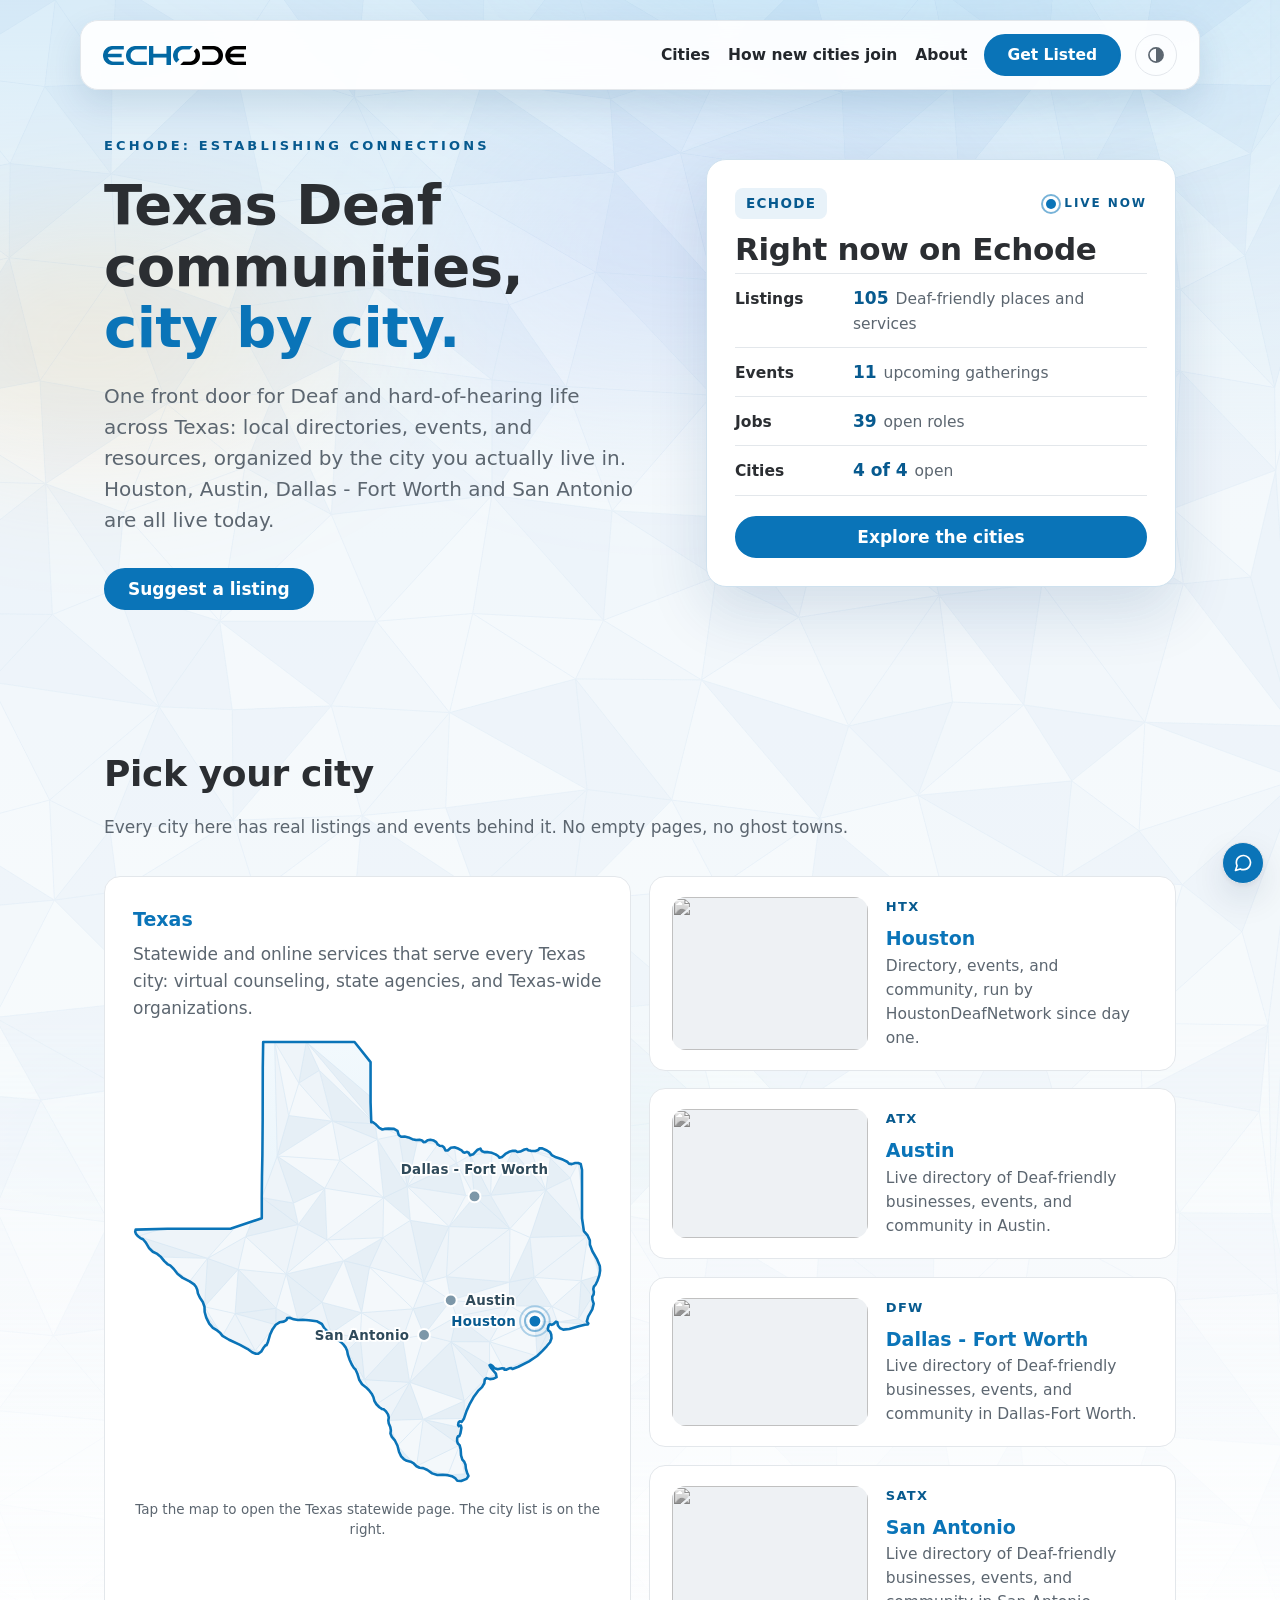
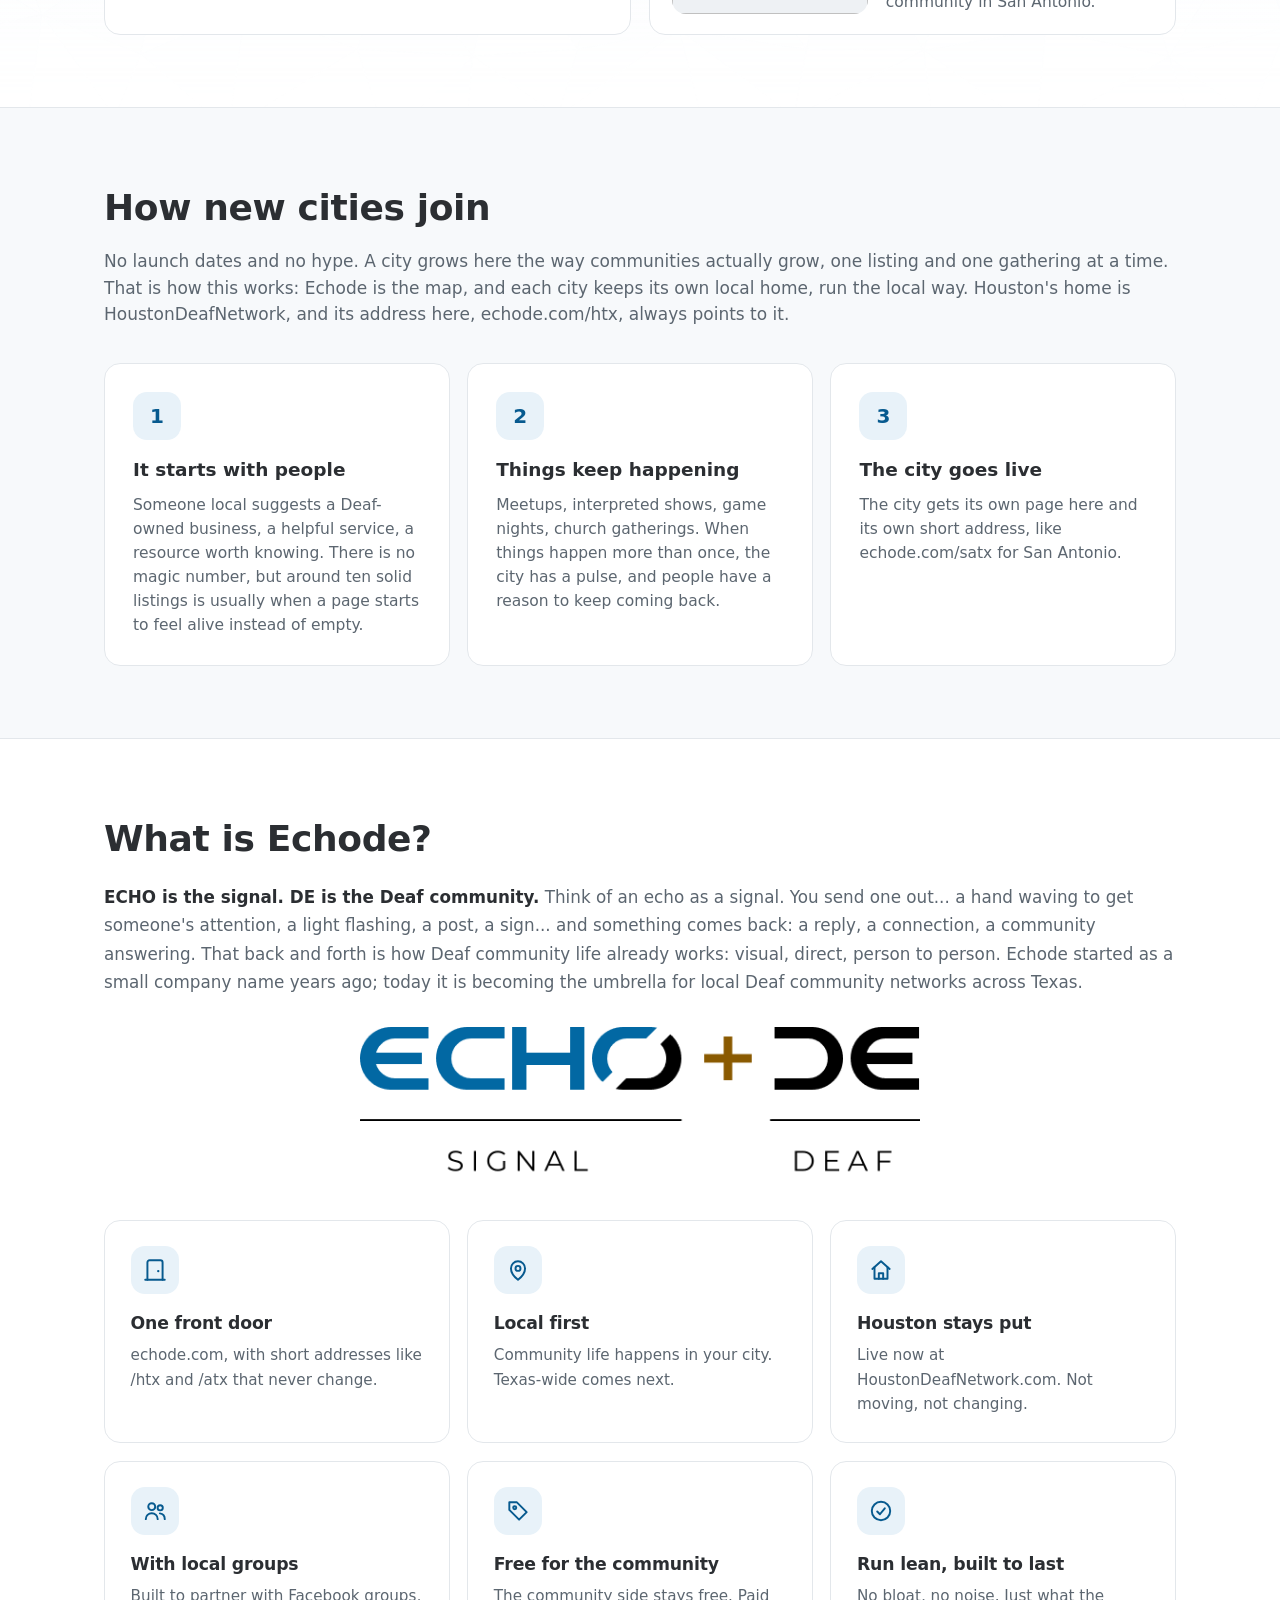
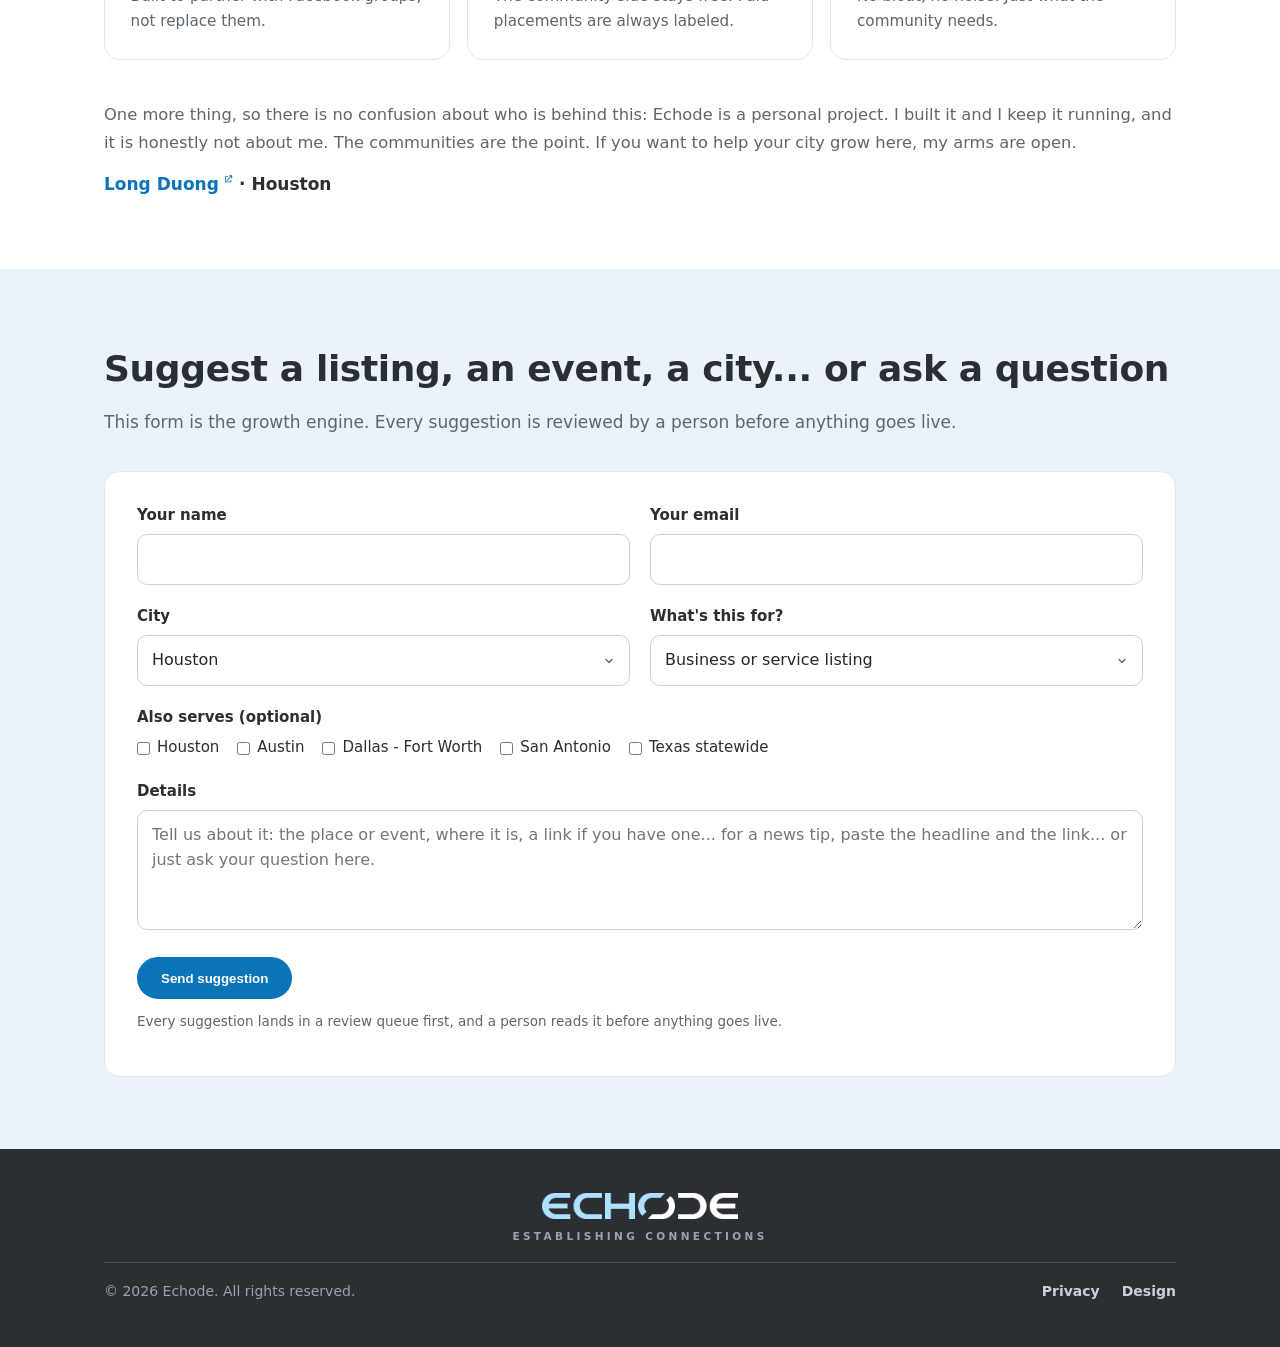
==== commit b0c6b8cc: "AI chat panel layout fix 2026-11-09: panel padding 0 (section padding leak), chat form unstyled, sli" ====
--- a/index.html
+++ b/index.html
@@ -21,7 +21,7 @@
 <meta name="twitter:title" content="Echode - Texas Deaf Communities, City by City">
 <meta name="twitter:description" content="Echode is the front door to Texas Deaf communities, city by city. Houston is live today through HoustonDeafNetwork.">
 <meta name="twitter:image" content="https://echode.com/og-image.png">
-<link rel="stylesheet" href="shared.css?v=8">
+<link rel="stylesheet" href="shared.css?v=9">
 <link rel="stylesheet" href="index.css?v=7">
 <!-- Google Analytics -->
 <script async src="https://www.googletagmanager.com/gtag/js?id=G-Y56G4N26M4"></script>
@@ -723,10 +723,9 @@
   <section class="aichat-panel" id="aiChatPanel" hidden aria-label="Ask Echode chat">
     <div class="aichat-head"><h2>Ask Echode</h2><button class="aichat-close" id="aiChatClose" type="button" aria-label="Close chat">&times;</button></div>
     <div class="aichat-log" id="aiChatLog"></div>
-    <p class="aichat-note">Answers come only from the listings on this site.</p>
     <form class="aichat-form" id="aiChatForm">
       <label class="sr-only" for="aiChatInput">Ask a question</label>
-      <input id="aiChatInput" type="text" placeholder="Ask about places, events, jobs..." maxlength="500" autocomplete="off">
+      <input id="aiChatInput" type="text" placeholder="Ask a question..." maxlength="500" autocomplete="off">
       <button class="btn" type="submit">Send</button>
     </form>
     <p class="form-status aichat-status" id="aiChatStatus" role="status" aria-live="polite"></p>
--- a/shared.css
+++ b/shared.css
@@ -364,7 +364,7 @@
 .aichat-btn{width:42px;height:42px;border-radius:50%;border:1px solid var(--line);background:var(--blue);color:#fff;display:flex;align-items:center;justify-content:center;cursor:pointer;box-shadow:var(--shl)}
 .aichat-btn svg{width:20px;height:20px}
 .aichat-btn:hover{background:var(--blue-dark)}
-.aichat-panel{position:absolute;right:0;bottom:54px;width:min(360px,calc(100vw - 32px));max-height:min(480px,calc(100dvh - 100px));display:flex;flex-direction:column;background:var(--bg);border:1px solid var(--line);border-radius:16px;box-shadow:var(--shl);overflow:hidden}
+.aichat-panel{position:absolute;right:0;bottom:54px;width:min(360px,calc(100vw - 32px));max-height:min(480px,calc(100dvh - 100px));display:flex;flex-direction:column;background:var(--bg);border:1px solid var(--line);border-radius:16px;box-shadow:var(--shl);overflow:hidden;padding:0}
 .aichat-panel[hidden]{display:none}
 .aichat-head{display:flex;align-items:center;justify-content:space-between;padding:12px 16px;border-bottom:1px solid var(--line)}
 .aichat-head h2{font-size:1rem;font-weight:700;color:var(--char);margin:0}
@@ -374,10 +374,9 @@
 .aichat-msg.user{align-self:flex-end;background:var(--blue-soft);color:var(--ink);border-radius:12px;padding:8px 12px;max-width:85%}
 .aichat-msg.ai{align-self:flex-start}
 .aichat-msg .src{display:block;font-size:.82rem;color:var(--gray);margin-top:6px}
-.aichat-note{margin:0;padding:0 16px 8px;font-size:.82rem;color:var(--gray)}
-.aichat-form{display:flex;gap:.6rem;padding:0 16px 12px}
+.aichat-form{display:flex;gap:.6rem;padding:0 16px 12px;background:transparent;border:0;border-radius:0}
 .aichat-form input{flex:1;height:42px;padding:.75rem 1rem;border:1px solid var(--line);border-radius:12px;font:inherit;font-size:1rem;color:var(--ink);background:var(--bg);min-width:0}
-.aichat-form .btn{flex:none}
+.aichat-form .btn{flex:none;padding:0 16px}
 .aichat-status{margin:0;padding:0 16px 12px}
 :root[data-theme="dark"] .aichat-btn{background:#0a74b8}
 :root[data-theme="dark"] .aichat-form input{background:#0e1821;border-color:#33485a;color:var(--ink)}
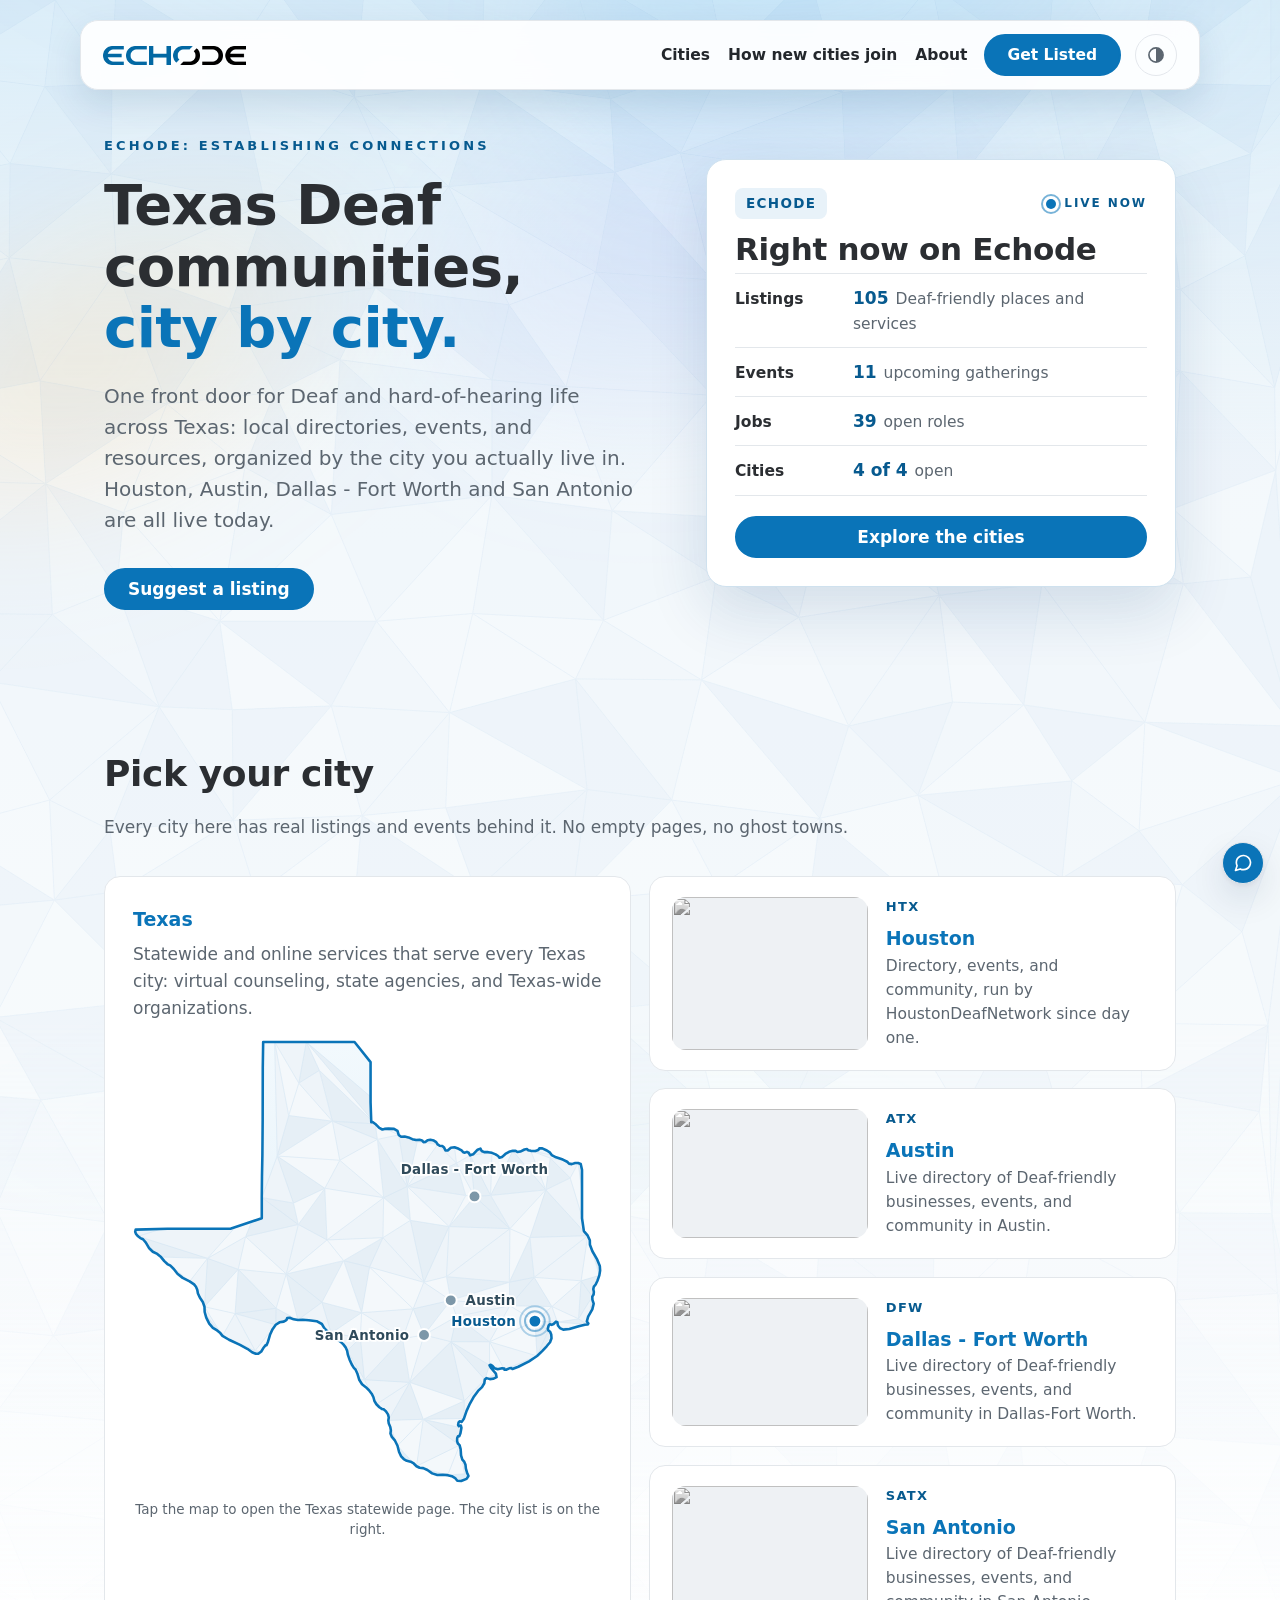
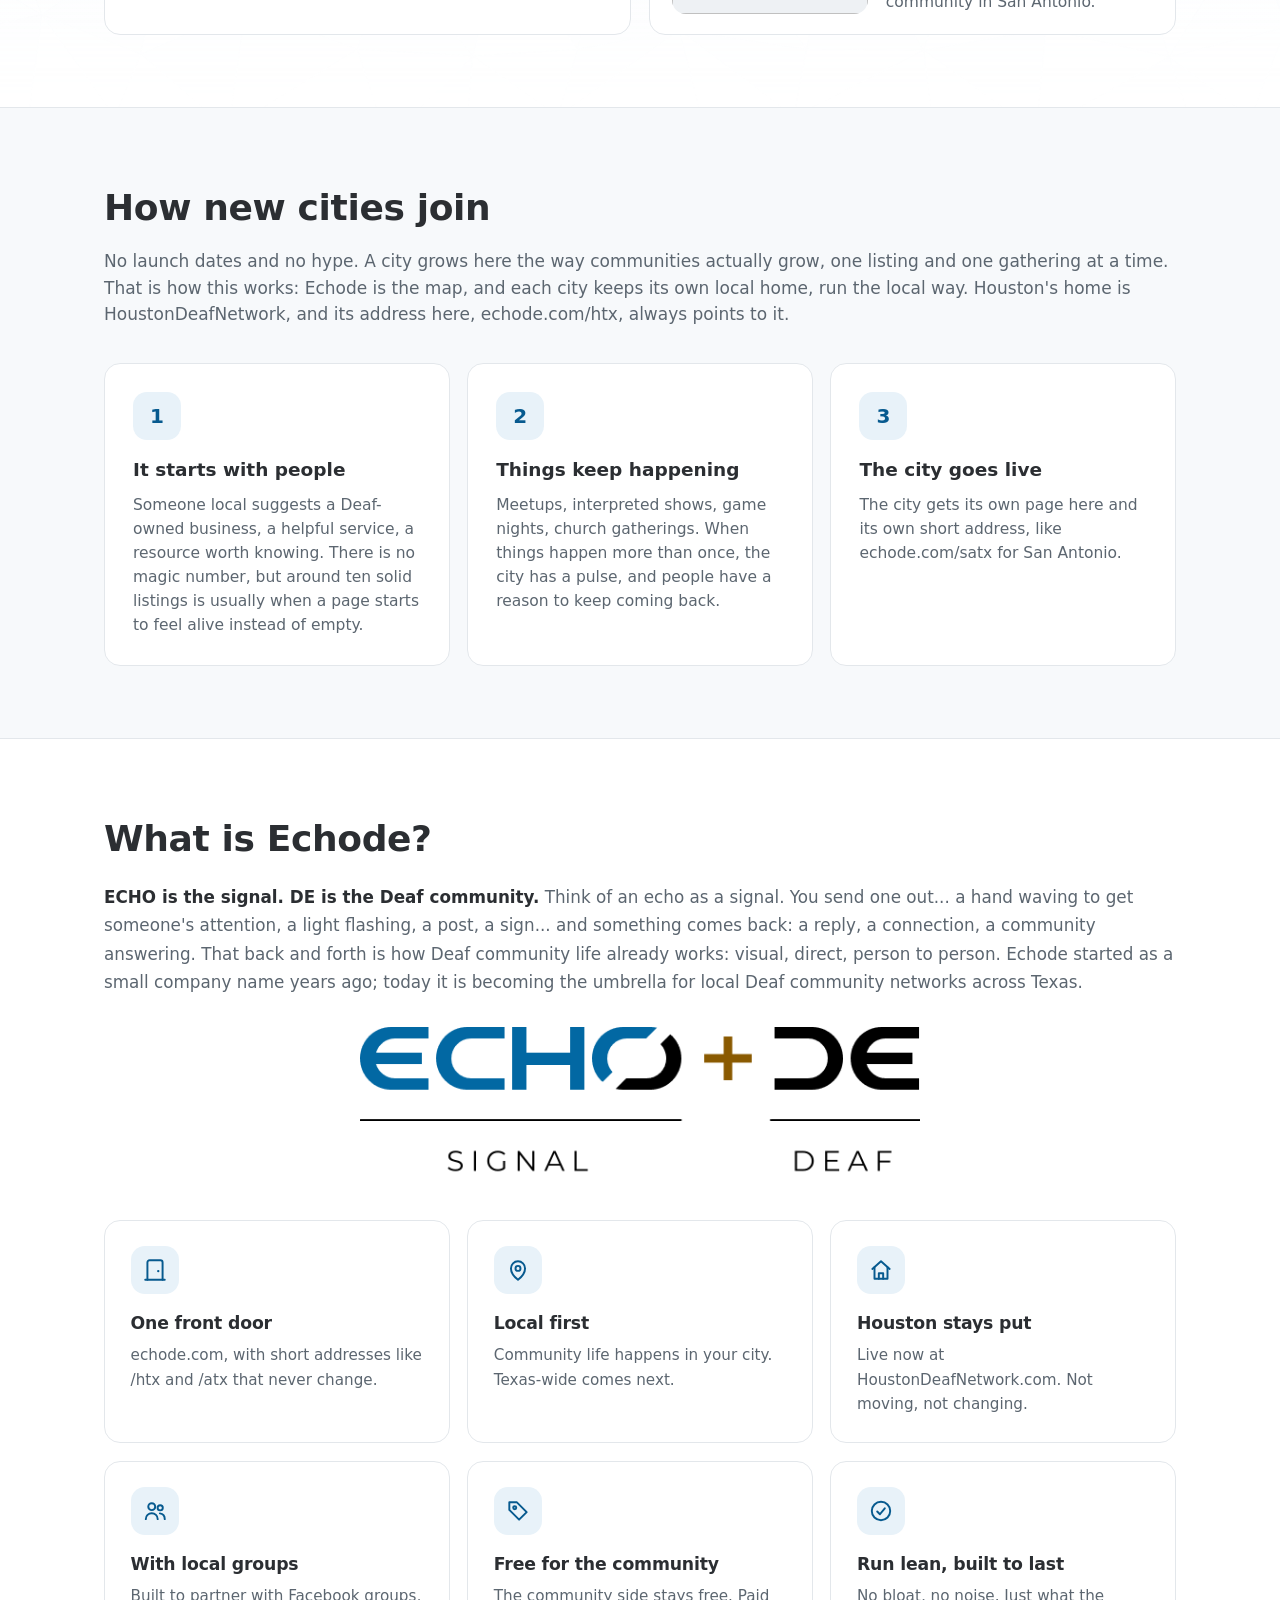
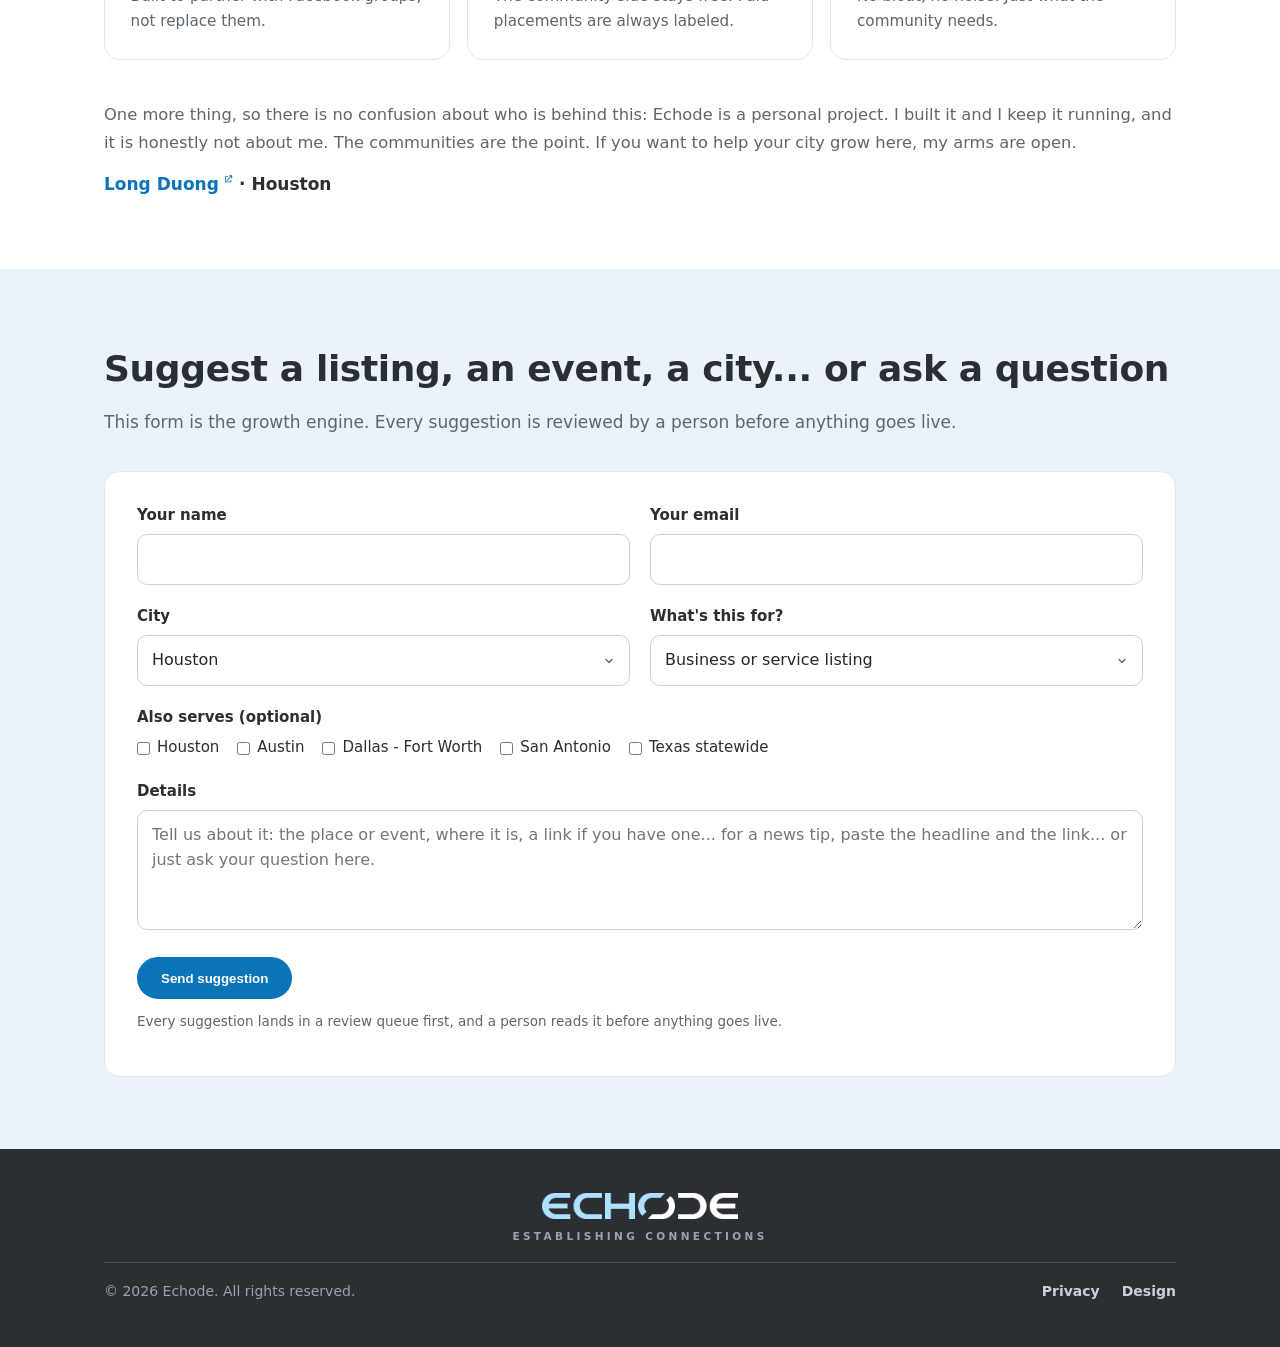
==== commit b2c300a3: "AI chat panel spacing 2026-11-09: 12px top padding on chat form so the input row sits clear of the l" ====
--- a/index.html
+++ b/index.html
@@ -21,7 +21,7 @@
 <meta name="twitter:title" content="Echode - Texas Deaf Communities, City by City">
 <meta name="twitter:description" content="Echode is the front door to Texas Deaf communities, city by city. Houston is live today through HoustonDeafNetwork.">
 <meta name="twitter:image" content="https://echode.com/og-image.png">
-<link rel="stylesheet" href="shared.css?v=9">
+<link rel="stylesheet" href="shared.css?v=10">
 <link rel="stylesheet" href="index.css?v=7">
 <!-- Google Analytics -->
 <script async src="https://www.googletagmanager.com/gtag/js?id=G-Y56G4N26M4"></script>
--- a/shared.css
+++ b/shared.css
@@ -374,7 +374,7 @@
 .aichat-msg.user{align-self:flex-end;background:var(--blue-soft);color:var(--ink);border-radius:12px;padding:8px 12px;max-width:85%}
 .aichat-msg.ai{align-self:flex-start}
 .aichat-msg .src{display:block;font-size:.82rem;color:var(--gray);margin-top:6px}
-.aichat-form{display:flex;gap:.6rem;padding:0 16px 12px;background:transparent;border:0;border-radius:0}
+.aichat-form{display:flex;gap:.6rem;padding:12px 16px 12px;background:transparent;border:0;border-radius:0}
 .aichat-form input{flex:1;height:42px;padding:.75rem 1rem;border:1px solid var(--line);border-radius:12px;font:inherit;font-size:1rem;color:var(--ink);background:var(--bg);min-width:0}
 .aichat-form .btn{flex:none;padding:0 16px}
 .aichat-status{margin:0;padding:0 16px 12px}
